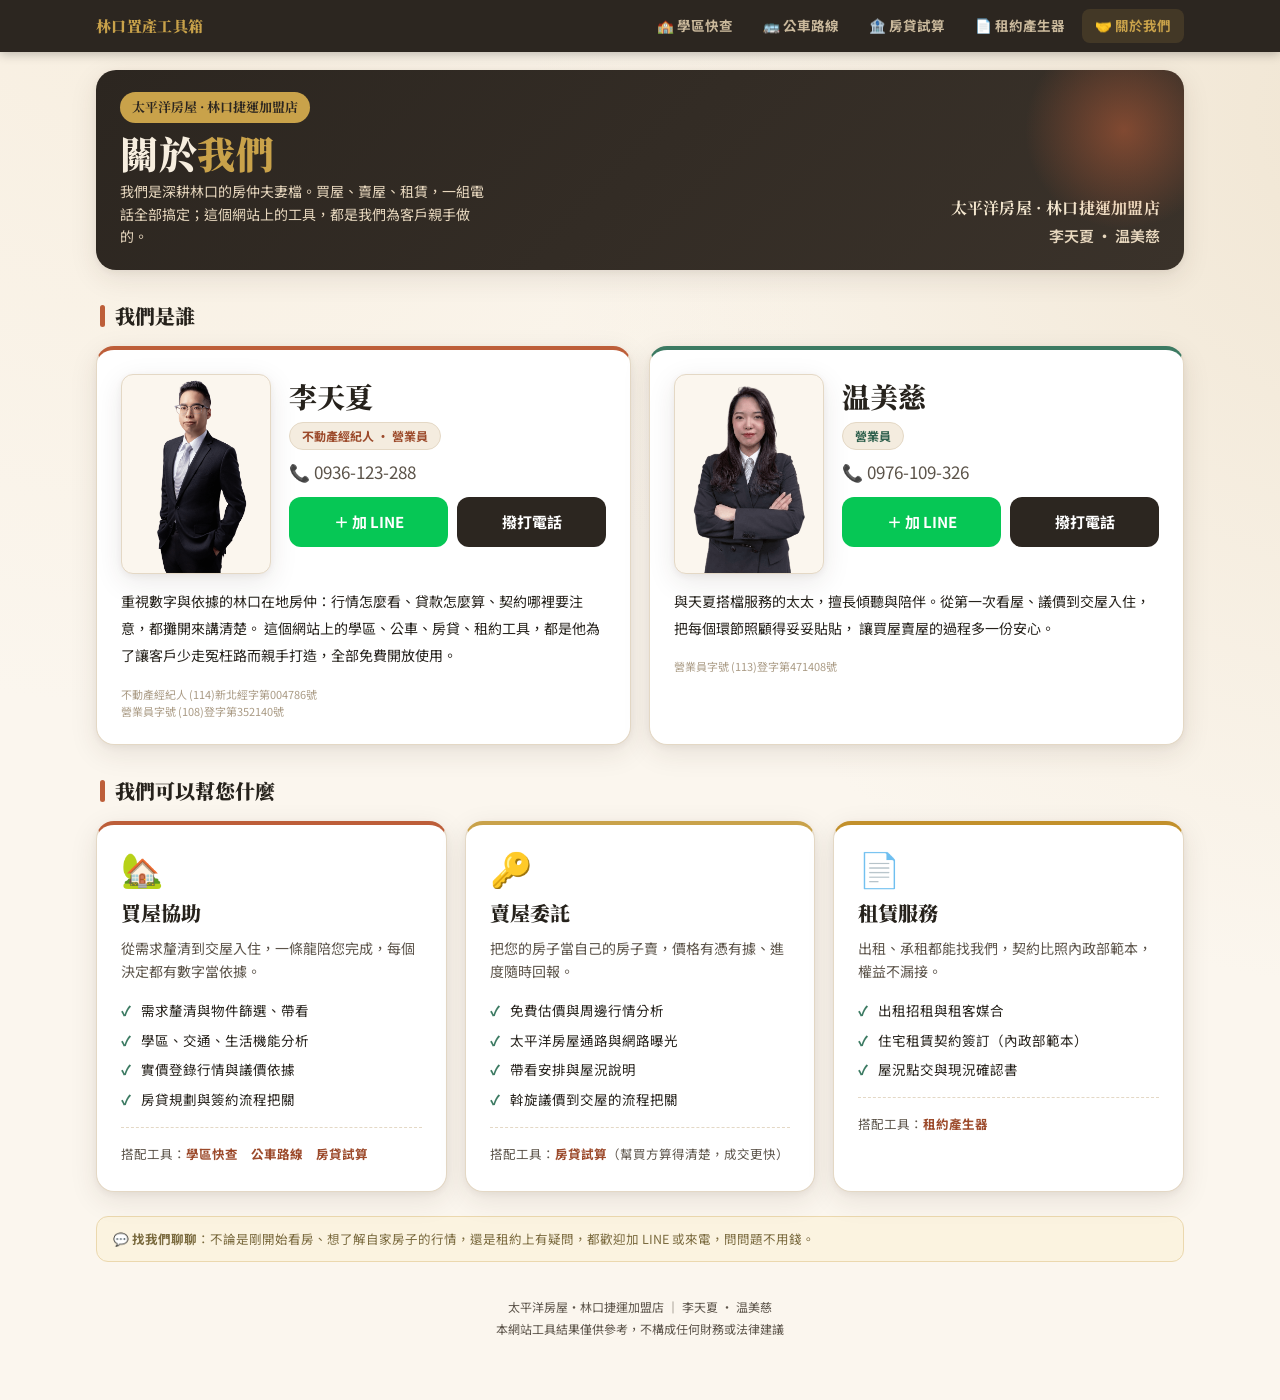
==== about/index.html @ 7a4902a9 "學區115切換上線:全站改用新里鄰(社區+門牌依戶政對照表搬遷,LI依115一覽表重建,里界圖21里,免責文字);地圖里界改琥珀色;補同步「關於我們」頁(同步自 dev 54dd755+fd4cebd" ====
<!DOCTYPE html>
<html lang="zh-Hant">
<head>
<meta charset="UTF-8">
<meta name="viewport" content="width=device-width, initial-scale=1.0">
<title>關於我們 — 林口置產工具箱</title>
<!-- 搜尋引擎描述 + LINE/FB 分享預覽卡（Open Graph） -->
<meta name="description" content="太平洋房屋・林口捷運加盟店 李天夏、温美慈——認識我們夫妻檔，以及我們能幫您的買屋、賣屋、租賃服務。">
<meta property="og:type" content="website">
<meta property="og:site_name" content="林口置產工具箱">
<meta property="og:locale" content="zh_TW">
<meta property="og:title" content="關於我們 — 林口置產工具箱">
<meta property="og:description" content="太平洋房屋・林口捷運加盟店 李天夏、温美慈——認識我們夫妻檔，以及我們能幫您的買屋、賣屋、租賃服務。">
<meta property="og:url" content="https://swcasa.com/about/">
<link rel="preconnect" href="https://fonts.googleapis.com">
<link rel="preconnect" href="https://fonts.gstatic.com" crossorigin>
<link href="https://fonts.googleapis.com/css2?family=Noto+Sans+TC:wght@400;500;700;900&family=Noto+Serif+TC:wght@600;700;900&display=swap" rel="stylesheet">
<link rel="stylesheet" href="../style.css">
<!-- 網站圖示：瀏覽器分頁小圖＋手機「加入主畫面」圖示；theme-color＝手機瀏覽器上方框色 -->
<link rel="icon" type="image/svg+xml" href="../img/favicon.svg">
<link rel="apple-touch-icon" href="../img/apple-touch-icon.png">
<meta name="theme-color" content="#BD5E39">
<!-- 流量統計（GoatCounter）：匿名計數、無 cookie；只在正式網站計數，本機 file:// 測試不會灌水 -->
<script>
if(location.protocol==='https:'){
  var _gc=document.createElement('script');
  _gc.async=true; _gc.src='https://gc.zgo.at/count.js';
  _gc.setAttribute('data-goatcounter','https://linkou-toolbox.goatcounter.com/count');
  document.head.appendChild(_gc);
}
</script>
<script>
/* 防同業以 iframe 內嵌冒用本工具（與學區頁一致） */
(function(){
  if(window.top===window.self)return;
  try{ if(window.top.location.hostname!==location.hostname){ window.top.location.href=location.href; } }
  catch(e){ window.top.location.href=location.href; }
})();
</script>
<style>
  /* ── 人物卡：照片＋介紹＋聯絡按鈕（樣式沿用各工具頁聯絡卡，放大成主角） ── */
  .profiles{display:grid;grid-template-columns:1fr 1fr;gap:18px;margin-top:6px}
  .profile{padding:24px;border-top:4px solid var(--clay)}
  .profile.p-wen{border-top-color:var(--teal)}
  .profile .top{display:flex;gap:18px;align-items:flex-start}
  .profile .photo{width:150px;height:200px;flex:0 0 auto;border-radius:12px;object-fit:cover;object-position:50% 12%;
    border:1px solid var(--line);background:var(--bg);box-shadow:var(--shadow)}
  .profile .info{flex:1 1 auto;min-width:0}
  .profile .nm{font-family:var(--serif);font-weight:900;font-size:28px}
  .profile .role{display:inline-block;font-size:12px;font-weight:700;color:var(--clay-d);
    background:var(--bg2);border:1px solid var(--line);border-radius:999px;padding:3px 12px;margin-top:4px}
  .profile.p-wen .role{color:var(--teal-d)}
  .profile .intro{font-size:14px;line-height:1.95;color:var(--ink);margin:14px 0 16px}
  .profile .acts{display:flex;gap:9px;flex-wrap:wrap}
  .profile .acts a{flex:1 1 auto;text-align:center;text-decoration:none;font-size:15px;padding:13px 18px}
  .btn-line{background:#06C755;color:#fff} .btn-line:hover{background:#05b34d}
  .btn-call{background:#2C2620;color:#fff} .btn-call:hover{background:#000}
  .profile .ph{font-size:17px;color:var(--ink-soft);margin:8px 0 12px}
  .profile .lic{font-size:11px;color:#aa9b85;margin-top:12px;line-height:1.55}
  @media(max-width:680px){
    .profiles{grid-template-columns:1fr}
    .profile .top{flex-direction:column;align-items:stretch}
    .profile .photo{width:210px;height:280px;align-self:center;margin-bottom:4px}
    .profile .info{text-align:center;max-width:320px;margin:0 auto}
    .profile .intro{text-align:left}
    .profile .lic{text-align:center}
  }

  /* ── 服務卡：沿用首頁工具卡的版型 ── */
  .svc-grid{display:grid;grid-template-columns:repeat(auto-fit,minmax(260px,1fr));gap:18px;margin-top:6px}
  .svc{display:flex;flex-direction:column;padding:26px 24px;border-top:4px solid var(--clay)}
  .svc.s-sell{border-top-color:var(--gold)}
  .svc.s-rent{border-top-color:var(--amber)}
  .svc .sv-icon{font-size:34px;line-height:1;margin-bottom:12px}
  .svc h3{font-family:var(--serif);font-weight:900;font-size:20px;color:var(--ink);margin-bottom:8px}
  .svc .sv-desc{font-size:14px;color:var(--ink-soft);line-height:1.7;margin-bottom:16px}
  .svc ul{list-style:none;margin:0;display:flex;flex-direction:column;gap:8px}
  .svc li{font-size:13.5px;color:var(--ink);padding-left:20px;position:relative;line-height:1.6}
  .svc li::before{content:"✓";position:absolute;left:0;top:0;color:var(--teal);font-weight:900}
  .svc .sv-tools{margin-top:16px;padding-top:14px;border-top:1px dashed var(--line);font-size:12.5px;color:var(--ink-soft);line-height:1.9}
  .svc .sv-tools a{color:var(--clay-d);font-weight:700;text-decoration:none;white-space:nowrap}
  .svc .sv-tools a:hover{text-decoration:underline}
</style>
</head>
<body>

<!-- 全站導覽列 -->
<nav class="site-nav">
  <div class="nav-inner">
    <a href="../" class="nav-logo">林口置產工具箱</a>
    <div class="nav-links">
      <a href="../school/">🏫 學區快查</a>
      <a href="../bus/">🚌 公車路線</a>
      <a href="../mortgage/">🏦 房貸試算</a>
      <a href="../rent/">📄 租約產生器</a>
      <a href="./" class="active">🤝 關於我們</a>
    </div>
  </div>
</nav>

<div class="wrap">

  <header class="hero">
    <div>
      <span class="badge">太平洋房屋 · 林口捷運加盟店</span>
      <h1>關於<span class="mk">我們</span></h1>
      <p>我們是深耕林口的房仲夫妻檔。買屋、賣屋、租賃，一組電話全部搞定；這個網站上的工具，都是我們為客戶親手做的。</p>
    </div>
    <div class="yr">
      <span class="yr-biz">太平洋房屋 · 林口捷運加盟店</span><span class="yr-nm">李天夏 · 温美慈</span>
    </div>
  </header>

  <div class="sec-title"><span class="bar"></span>我們是誰</div>

  <div class="profiles">

    <!-- 李天夏 -->
    <section class="panel profile">
      <div class="top">
        <img class="photo" src="../img/agent-lee.png" alt="李天夏" loading="lazy" onerror="this.style.display='none'">
        <div class="info">
          <div class="nm">李天夏</div>
          <span class="role">不動產經紀人 · 營業員</span>
          <div class="ph">📞 0936-123-288</div>
          <div class="acts">
            <a class="btn btn-line" href="https://line.me/ti/p/oCqi-eVJvI" target="_blank" rel="noopener">＋ 加 LINE</a>
            <a class="btn btn-call" href="tel:0936123288">撥打電話</a>
          </div>
        </div>
      </div>
      <div class="intro">
        重視數字與依據的林口在地房仲：行情怎麼看、貸款怎麼算、契約哪裡要注意，都攤開來講清楚。
        這個網站上的學區、公車、房貸、租約工具，都是他為了讓客戶少走冤枉路而親手打造，全部免費開放使用。
      </div>
      <div class="lic">不動產經紀人 (114)新北經字第004786號<br>營業員字號 (108)登字第352140號</div>
    </section>

    <!-- 温美慈 -->
    <section class="panel profile p-wen">
      <div class="top">
        <img class="photo" src="../img/agent-wen.png" alt="温美慈" loading="lazy" onerror="this.style.display='none'">
        <div class="info">
          <div class="nm">温美慈</div>
          <span class="role">營業員</span>
          <div class="ph">📞 0976-109-326</div>
          <div class="acts">
            <a class="btn btn-line" href="https://line.me/ti/p/KLYEW95HzP" target="_blank" rel="noopener">＋ 加 LINE</a>
            <a class="btn btn-call" href="tel:0976109326">撥打電話</a>
          </div>
        </div>
      </div>
      <div class="intro">
        與天夏搭檔服務的太太，擅長傾聽與陪伴。從第一次看屋、議價到交屋入住，把每個環節照顧得妥妥貼貼，
        讓買屋賣屋的過程多一份安心。
      </div>
      <div class="lic">營業員字號 (113)登字第471408號</div>
    </section>

  </div>

  <div class="sec-title"><span class="bar"></span>我們可以幫您什麼</div>

  <div class="svc-grid">

    <!-- 買屋協助 -->
    <section class="panel svc">
      <div class="sv-icon">🏡</div>
      <h3>買屋協助</h3>
      <div class="sv-desc">從需求釐清到交屋入住，一條龍陪您完成，每個決定都有數字當依據。</div>
      <ul>
        <li>需求釐清與物件篩選、帶看</li>
        <li>學區、交通、生活機能分析</li>
        <li>實價登錄行情與議價依據</li>
        <li>房貸規劃與簽約流程把關</li>
      </ul>
      <div class="sv-tools">搭配工具：<a href="../school/">學區快查</a>　<a href="../bus/">公車路線</a>　<a href="../mortgage/">房貸試算</a></div>
    </section>

    <!-- 賣屋委託 -->
    <section class="panel svc s-sell">
      <div class="sv-icon">🔑</div>
      <h3>賣屋委託</h3>
      <div class="sv-desc">把您的房子當自己的房子賣，價格有憑有據、進度隨時回報。</div>
      <ul>
        <li>免費估價與周邊行情分析</li>
        <li>太平洋房屋通路與網路曝光</li>
        <li>帶看安排與屋況說明</li>
        <li>斡旋議價到交屋的流程把關</li>
      </ul>
      <div class="sv-tools">搭配工具：<a href="../mortgage/">房貸試算</a>（幫買方算得清楚，成交更快）</div>
    </section>

    <!-- 租賃服務 -->
    <section class="panel svc s-rent">
      <div class="sv-icon">📄</div>
      <h3>租賃服務</h3>
      <div class="sv-desc">出租、承租都能找我們，契約比照內政部範本，權益不漏接。</div>
      <ul>
        <li>出租招租與租客媒合</li>
        <li>住宅租賃契約簽訂（內政部範本）</li>
        <li>屋況點交與現況確認書</li>
      </ul>
      <div class="sv-tools">搭配工具：<a href="../rent/">租約產生器</a></div>
    </section>

  </div>

  <div class="disc" style="margin-top:24px">
    💬 <b>找我們聊聊</b>：不論是剛開始看房、想了解自家房子的行情，還是租約上有疑問，都歡迎加 LINE 或來電，問問題不用錢。
  </div>

  <footer>
    太平洋房屋・林口捷運加盟店 ｜ 李天夏 · 温美慈<br>
    本網站工具結果僅供參考，不構成任何財務或法律建議
  </footer>

</div><!-- /wrap -->

<script src="../internal-nav.js"></script>
</body>
</html>
---- style.css ----
/* ================================================
   林口置產工具箱 — 共用樣式
   包含：設計系統 CSS 變數、全站導覽列、共用元件
   ================================================ */

/* 設計系統 — CSS 變數 */
:root {
  --bg:#FBF6EE; --bg2:#F4ECDF; --ink:#26221C; --ink-soft:#5C544A;
  --line:#E4D8C5; --card:#FFFFFF;
  --clay:#BD5E39; --clay-d:#9C4A2B; --teal:#3C7A62; --teal-d:#2E5F4C;
  --amber:#C2902B; --red:#B23F2A; --gold:#C9A24A;
  --shadow:0 8px 28px rgba(60,44,28,.10), 0 2px 6px rgba(60,44,28,.06);
  --serif:"Noto Serif TC",serif;
  --sans:"Noto Sans TC","PingFang TC","Microsoft JhengHei",sans-serif;
}
*,*::before,*::after{box-sizing:border-box;margin:0;padding:0}
html,body{background:var(--bg);color:var(--ink);font-family:var(--sans);line-height:1.6;-webkit-font-smoothing:antialiased}
body{background-image:radial-gradient(circle at 12% -5%,#F7EEDF 0,transparent 42%),radial-gradient(circle at 110% 8%,#F0E5D2 0,transparent 46%)}

/* 全站導覽列 */
.site-nav{background:#2C2620;position:sticky;top:0;z-index:200;box-shadow:0 2px 10px rgba(0,0,0,.25)}
.nav-inner{max-width:1120px;margin:0 auto;padding:0 16px;display:flex;align-items:center;justify-content:space-between;height:52px}
.nav-logo{font-family:var(--serif);font-weight:900;font-size:15px;color:var(--gold);text-decoration:none;letter-spacing:.3px;flex-shrink:0}
.nav-links{display:flex;gap:4px;overflow-x:auto;min-width:0;-webkit-overflow-scrolling:touch;scrollbar-width:none}
.nav-links::-webkit-scrollbar{display:none}/* 手機:導覽列過寬時自己橫向滑動,不撐寬整頁 */
.nav-links a{color:#C9B89B;text-decoration:none;font-size:13.5px;font-weight:700;padding:6px 13px;border-radius:8px;transition:.15s;white-space:nowrap}
.nav-links a:hover{color:#F7EEDF;background:rgba(255,255,255,.08)}
.nav-links a.active{color:var(--gold);background:rgba(201,162,74,.15)}

/* 主容器 */
.wrap{max-width:1120px;margin:0 auto;padding:18px 16px 60px}

/* Hero 標頭 */
header.hero{display:flex;align-items:flex-end;justify-content:space-between;gap:16px;flex-wrap:wrap;
  padding:22px 24px;border-radius:20px;background:linear-gradient(135deg,#2C2620,#3a322a);
  color:#F7EEDF;box-shadow:var(--shadow);position:relative;overflow:hidden}
header.hero::after{content:"";position:absolute;right:-40px;top:-40px;width:200px;height:200px;border-radius:50%;
  background:radial-gradient(circle,rgba(189,94,57,.55),transparent 70%)}
.hero h1{font-family:var(--serif);font-weight:900;font-size:clamp(24px,5vw,38px);letter-spacing:.5px;line-height:1.15}
.hero h1 .mk{color:var(--gold)}
.hero p{color:#E7D7BE;font-size:14px;margin-top:6px;max-width:46ch}
.hero .badge{font-family:var(--serif);font-size:13px;font-weight:700;color:#2C2620;background:var(--gold);
  padding:5px 12px;border-radius:999px;display:inline-block;align-self:flex-start;margin-bottom:8px}
.hero .yr{text-align:right;line-height:1.6;color:#E7D7BE}
.hero .yr .yr-biz{display:block;font-family:var(--serif);font-size:16px;font-weight:700;color:#F3E6CE;letter-spacing:.3px}
.hero .yr .yr-nm{display:block;font-size:15px;font-weight:600;color:#E7D7BE;margin-top:3px}

/* 卡片 */
.panel{background:var(--card);border:1px solid var(--line);border-radius:18px;box-shadow:var(--shadow)}

/* 表單通用元件 */
.field{flex:1 1 240px;min-width:0}
label.lbl{display:block;font-size:12.5px;font-weight:700;color:var(--clay-d);margin-bottom:6px;letter-spacing:.3px}
input[type=text],select,input[type=number]{width:100%;padding:12px 14px;border:1.5px solid var(--line);border-radius:12px;
  font-family:var(--sans);font-size:15px;background:#FFFDF9;color:var(--ink);outline:none;transition:.18s}
input:focus,select:focus{border-color:var(--clay);box-shadow:0 0 0 3px rgba(189,94,57,.14)}

.btn{border:none;cursor:pointer;font-family:var(--sans);font-weight:700;font-size:15px;padding:12px 20px;
  border-radius:12px;background:var(--clay);color:#fff;transition:.18s;white-space:nowrap}
.btn:hover{background:var(--clay-d)}
.btn.ghost{background:#fff;color:var(--clay-d);border:1.5px solid var(--line)}
.btn.ghost:hover{border-color:var(--clay)}
.hint{font-size:12.5px;color:var(--ink-soft);margin-top:10px}

/* 區塊標題 */
.sec-title{font-family:var(--serif);font-weight:900;font-size:20px;margin:30px 4px 14px;display:flex;align-items:center;gap:10px}
.sec-title .bar{width:5px;height:22px;background:var(--clay);border-radius:3px}

/* Toast 訊息 */
.toast{position:fixed;left:50%;bottom:26px;transform:translateX(-50%) translateY(20px);background:var(--ink);
  color:#fff;padding:11px 20px;border-radius:999px;font-size:14px;opacity:0;pointer-events:none;transition:.3s;z-index:9999}
.toast.show{opacity:1;transform:translateX(-50%) translateY(0)}

/* 免責聲明區塊 */
.disc{background:#FBF3E0;border:1px solid #EBD8AE;border-radius:12px;padding:12px 16px;font-size:12.5px;color:#7a6a3e;margin-top:14px}

/* Footer */
footer{margin-top:34px;font-size:12px;color:var(--ink-soft);text-align:center;line-height:1.8}
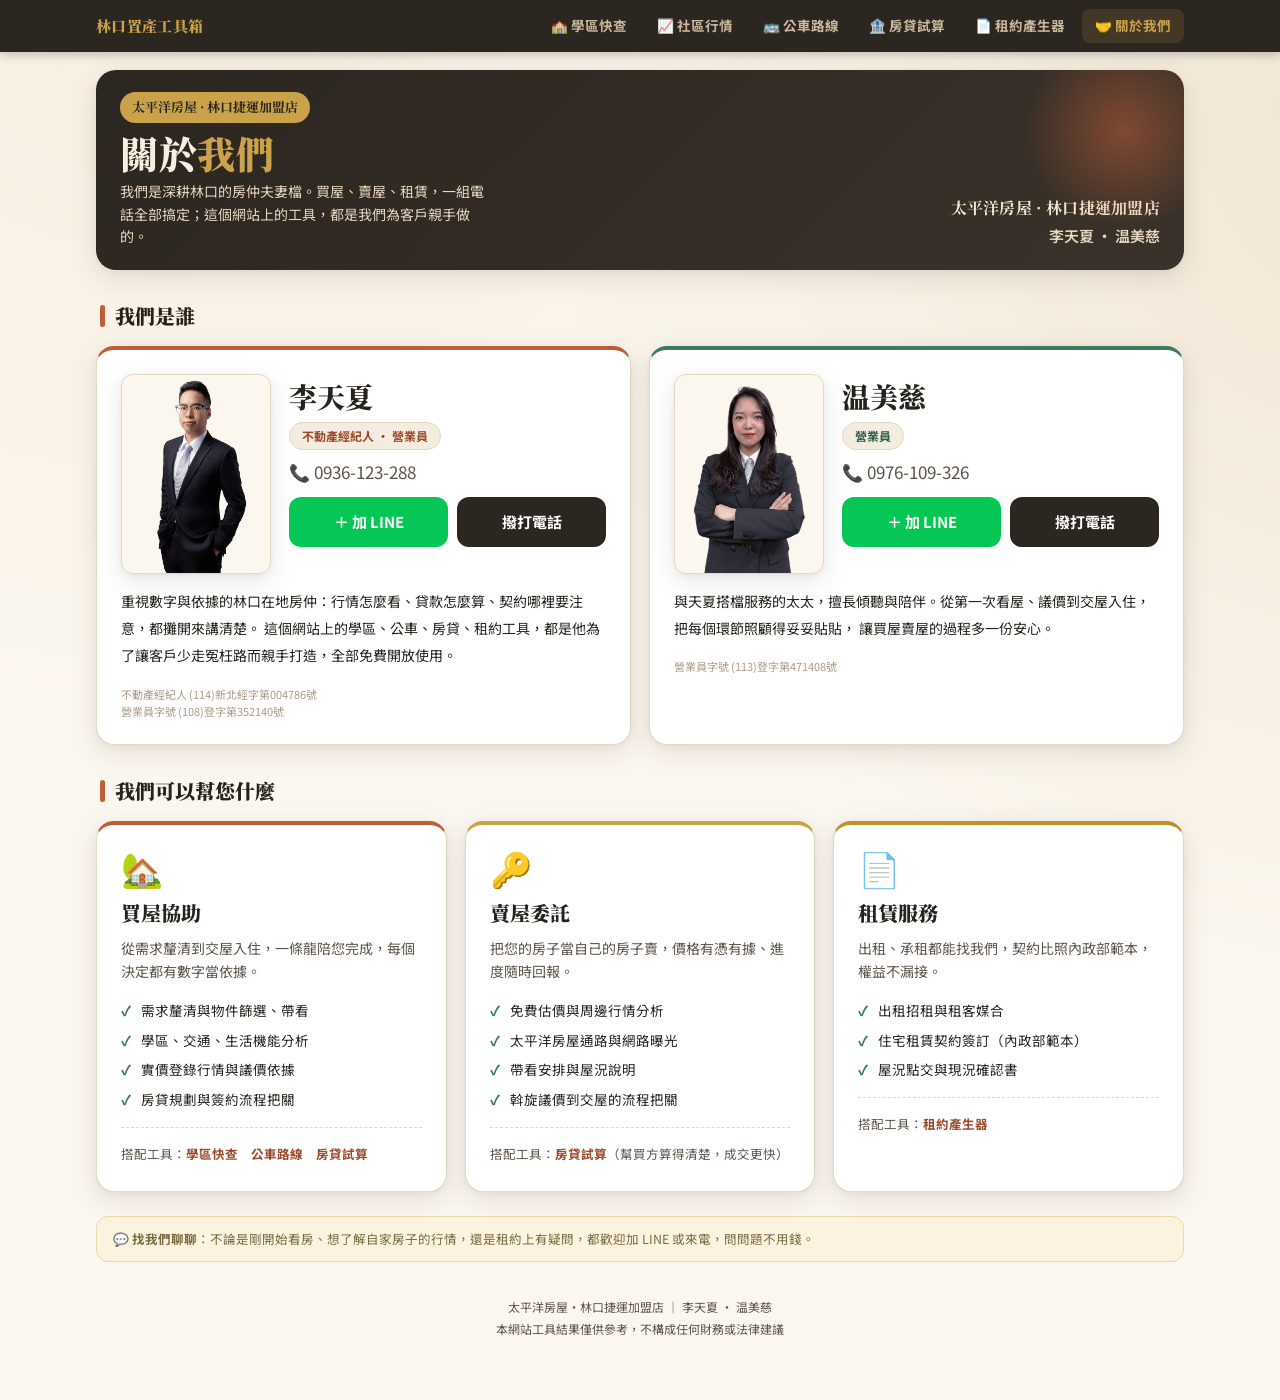
==== commit 6aa94b41: "行情頁:新增「社區行情」查詢(price/)+全站導覽接入+sitemap - price/index.html:近三年實價登錄逐筆明細(成屋+預售),社區/地址/建案名三種查法,   樣本不足自動放" ====
--- a/about/index.html
+++ b/about/index.html
@@ -90,6 +90,7 @@
     <a href="../" class="nav-logo">林口置產工具箱</a>
     <div class="nav-links">
       <a href="../school/">🏫 學區快查</a>
+      <a href="../price/">📈 社區行情</a>
       <a href="../bus/">🚌 公車路線</a>
       <a href="../mortgage/">🏦 房貸試算</a>
       <a href="../rent/">📄 租約產生器</a>
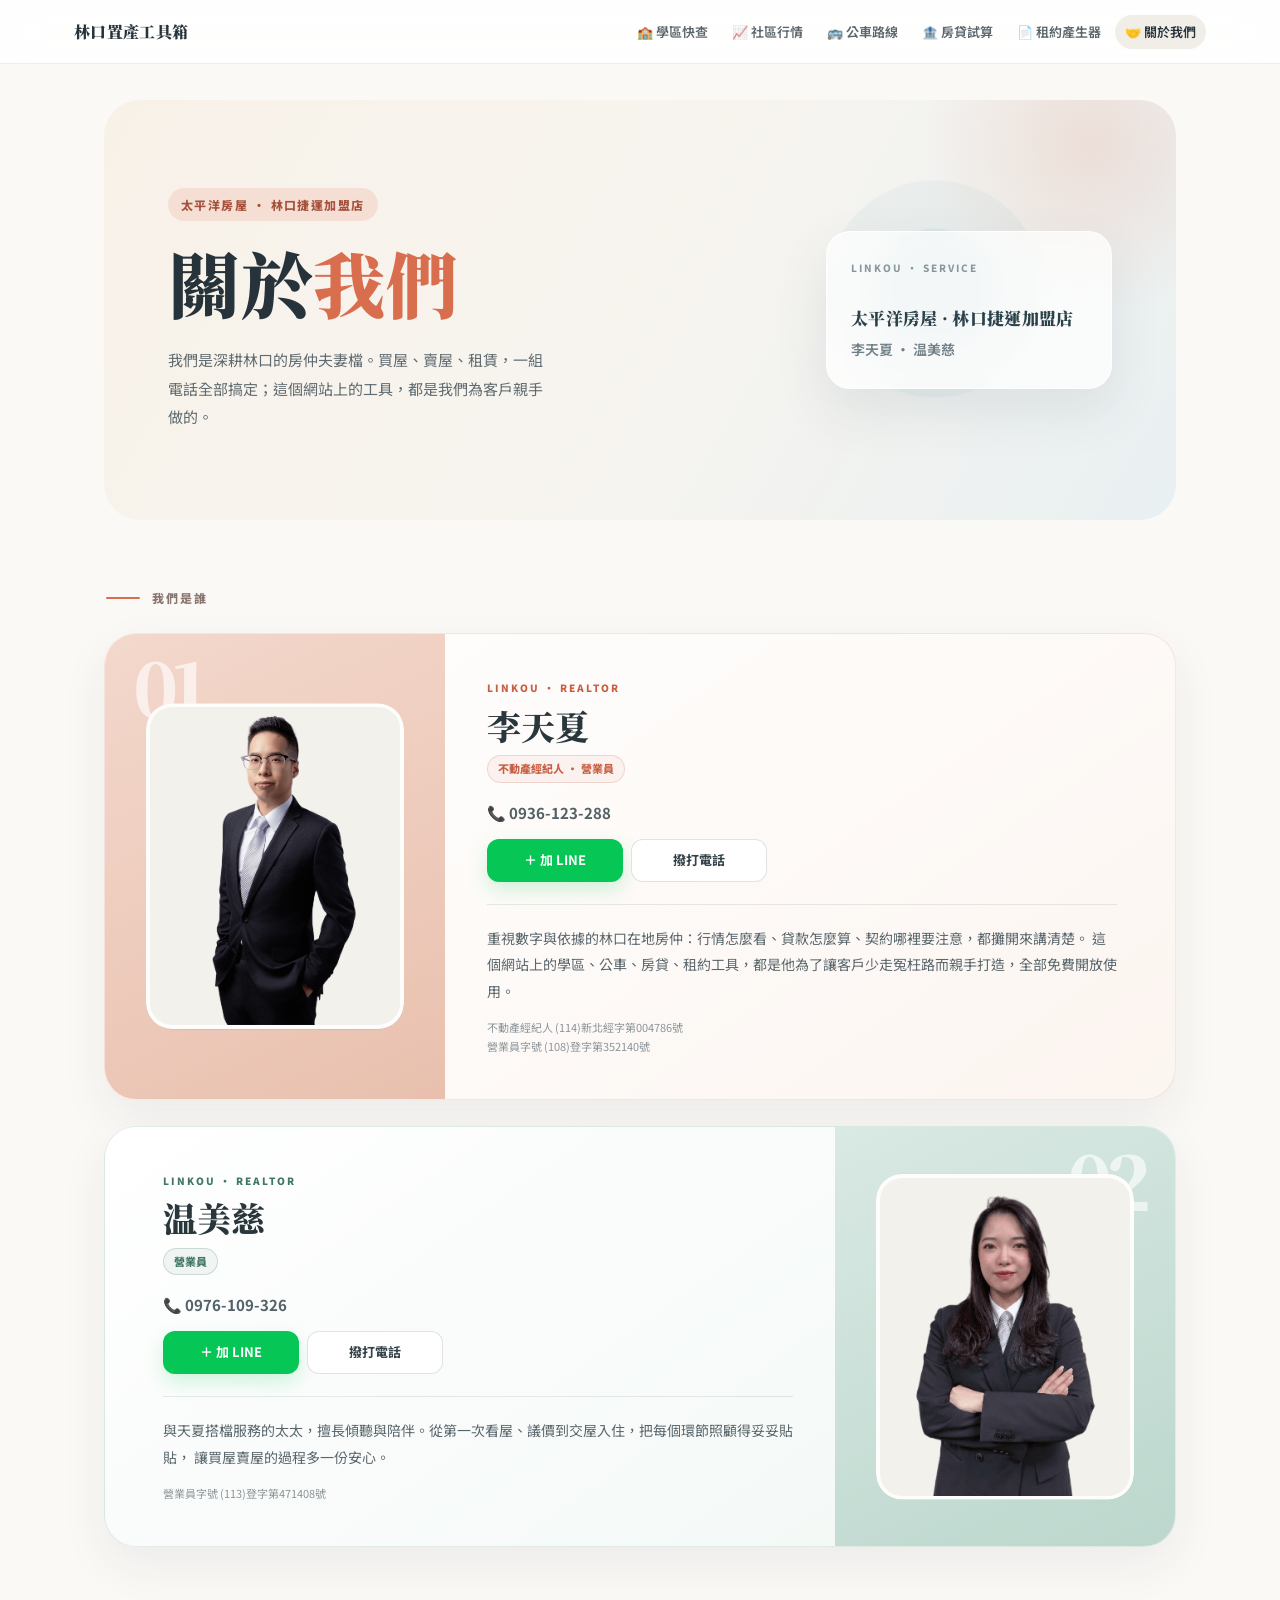
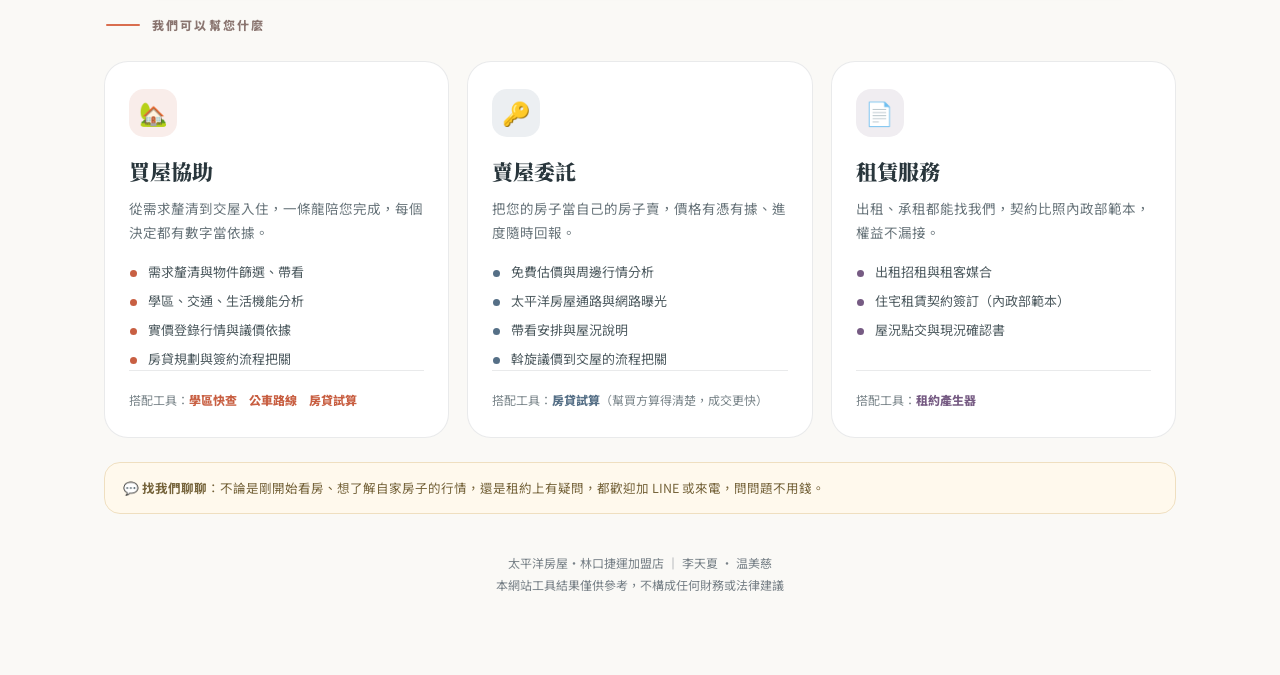
==== commit 1d371b6f: "全站視覺改版:套用新版設計系統(首頁/學區/行情/公車/房貸/租約/內部工具/分享頁) 沿用 my-project dev 13個commit:新版樣式表style-next.css、各工具頁換版面 " ====
--- a/about/index.html
+++ b/about/index.html
@@ -16,10 +16,11 @@
 <link rel="preconnect" href="https://fonts.gstatic.com" crossorigin>
 <link href="https://fonts.googleapis.com/css2?family=Noto+Sans+TC:wght@400;500;700;900&family=Noto+Serif+TC:wght@600;700;900&display=swap" rel="stylesheet">
 <link rel="stylesheet" href="../style.css">
+<link rel="stylesheet" href="../style-next.css">
 <!-- 網站圖示：瀏覽器分頁小圖＋手機「加入主畫面」圖示；theme-color＝手機瀏覽器上方框色 -->
 <link rel="icon" type="image/svg+xml" href="../img/favicon.svg">
 <link rel="apple-touch-icon" href="../img/apple-touch-icon.png">
-<meta name="theme-color" content="#BD5E39">
+<meta name="theme-color" content="#FAF9F6">
 <!-- 流量統計（GoatCounter）：匿名計數、無 cookie；只在正式網站計數，本機 file:// 測試不會灌水 -->
 <script>
 if(location.protocol==='https:'){
@@ -36,53 +37,11 @@
   try{ if(window.top.location.hostname!==location.hostname){ window.top.location.href=location.href; } }
   catch(e){ window.top.location.href=location.href; }
 })();
+/* 有 JavaScript 時才啟用進場動畫，避免關閉 JavaScript 後內容消失 */
+document.documentElement.classList.add('js');
 </script>
-<style>
-  /* ── 人物卡：照片＋介紹＋聯絡按鈕（樣式沿用各工具頁聯絡卡，放大成主角） ── */
-  .profiles{display:grid;grid-template-columns:1fr 1fr;gap:18px;margin-top:6px}
-  .profile{padding:24px;border-top:4px solid var(--clay)}
-  .profile.p-wen{border-top-color:var(--teal)}
-  .profile .top{display:flex;gap:18px;align-items:flex-start}
-  .profile .photo{width:150px;height:200px;flex:0 0 auto;border-radius:12px;object-fit:cover;object-position:50% 12%;
-    border:1px solid var(--line);background:var(--bg);box-shadow:var(--shadow)}
-  .profile .info{flex:1 1 auto;min-width:0}
-  .profile .nm{font-family:var(--serif);font-weight:900;font-size:28px}
-  .profile .role{display:inline-block;font-size:12px;font-weight:700;color:var(--clay-d);
-    background:var(--bg2);border:1px solid var(--line);border-radius:999px;padding:3px 12px;margin-top:4px}
-  .profile.p-wen .role{color:var(--teal-d)}
-  .profile .intro{font-size:14px;line-height:1.95;color:var(--ink);margin:14px 0 16px}
-  .profile .acts{display:flex;gap:9px;flex-wrap:wrap}
-  .profile .acts a{flex:1 1 auto;text-align:center;text-decoration:none;font-size:15px;padding:13px 18px}
-  .btn-line{background:#06C755;color:#fff} .btn-line:hover{background:#05b34d}
-  .btn-call{background:#2C2620;color:#fff} .btn-call:hover{background:#000}
-  .profile .ph{font-size:17px;color:var(--ink-soft);margin:8px 0 12px}
-  .profile .lic{font-size:11px;color:#aa9b85;margin-top:12px;line-height:1.55}
-  @media(max-width:680px){
-    .profiles{grid-template-columns:1fr}
-    .profile .top{flex-direction:column;align-items:stretch}
-    .profile .photo{width:210px;height:280px;align-self:center;margin-bottom:4px}
-    .profile .info{text-align:center;max-width:320px;margin:0 auto}
-    .profile .intro{text-align:left}
-    .profile .lic{text-align:center}
-  }
-
-  /* ── 服務卡：沿用首頁工具卡的版型 ── */
-  .svc-grid{display:grid;grid-template-columns:repeat(auto-fit,minmax(260px,1fr));gap:18px;margin-top:6px}
-  .svc{display:flex;flex-direction:column;padding:26px 24px;border-top:4px solid var(--clay)}
-  .svc.s-sell{border-top-color:var(--gold)}
-  .svc.s-rent{border-top-color:var(--amber)}
-  .svc .sv-icon{font-size:34px;line-height:1;margin-bottom:12px}
-  .svc h3{font-family:var(--serif);font-weight:900;font-size:20px;color:var(--ink);margin-bottom:8px}
-  .svc .sv-desc{font-size:14px;color:var(--ink-soft);line-height:1.7;margin-bottom:16px}
-  .svc ul{list-style:none;margin:0;display:flex;flex-direction:column;gap:8px}
-  .svc li{font-size:13.5px;color:var(--ink);padding-left:20px;position:relative;line-height:1.6}
-  .svc li::before{content:"✓";position:absolute;left:0;top:0;color:var(--teal);font-weight:900}
-  .svc .sv-tools{margin-top:16px;padding-top:14px;border-top:1px dashed var(--line);font-size:12.5px;color:var(--ink-soft);line-height:1.9}
-  .svc .sv-tools a{color:var(--clay-d);font-weight:700;text-decoration:none;white-space:nowrap}
-  .svc .sv-tools a:hover{text-decoration:underline}
-</style>
 </head>
-<body>
+<body class="next-page about-page">
 
 <!-- 全站導覽列 -->
 <nav class="site-nav">
@@ -97,6 +56,7 @@
       <a href="./" class="active">🤝 關於我們</a>
     </div>
   </div>
+  <span class="nav-progress" aria-hidden="true"></span>
 </nav>
 
 <div class="wrap">
@@ -112,9 +72,9 @@
     </div>
   </header>
 
-  <div class="sec-title"><span class="bar"></span>我們是誰</div>
-
-  <div class="profiles">
+  <div class="sec-title reveal"><span class="bar"></span>我們是誰</div>
+
+  <div class="profiles reveal">
 
     <!-- 李天夏 -->
     <section class="panel profile">
@@ -160,9 +120,9 @@
 
   </div>
 
-  <div class="sec-title"><span class="bar"></span>我們可以幫您什麼</div>
-
-  <div class="svc-grid">
+  <div class="sec-title reveal"><span class="bar"></span>我們可以幫您什麼</div>
+
+  <div class="svc-grid reveal">
 
     <!-- 買屋協助 -->
     <section class="panel svc">
@@ -207,7 +167,7 @@
 
   </div>
 
-  <div class="disc" style="margin-top:24px">
+  <div class="disc reveal" style="margin-top:24px">
     💬 <b>找我們聊聊</b>：不論是剛開始看房、想了解自家房子的行情，還是租約上有疑問，都歡迎加 LINE 或來電，問問題不用錢。
   </div>
 
@@ -218,6 +178,43 @@
 
 </div><!-- /wrap -->
 
+<script>
+/* 內頁視覺互動：導覽陰影、閱讀進度與內容進場 */
+(function(){
+  const nav=document.querySelector('.site-nav');
+  const progress=document.querySelector('.nav-progress');
+  const reduceMotion=window.matchMedia('(prefers-reduced-motion: reduce)').matches;
+  let ticking=false;
+
+  function updateScrollVisuals(){
+    const y=window.scrollY||document.documentElement.scrollTop;
+    const max=document.documentElement.scrollHeight-window.innerHeight;
+    nav.classList.toggle('nav-scrolled',y>16);
+    progress.style.width=(max>0?Math.min(100,y/max*100):0)+'%';
+    ticking=false;
+  }
+
+  window.addEventListener('scroll',function(){
+    if(!ticking){requestAnimationFrame(updateScrollVisuals);ticking=true;}
+  },{passive:true});
+  updateScrollVisuals();
+
+  const reveals=document.querySelectorAll('.reveal');
+  if(reduceMotion||!('IntersectionObserver' in window)){
+    reveals.forEach(function(item){item.classList.add('is-visible');});
+    return;
+  }
+  const observer=new IntersectionObserver(function(entries){
+    entries.forEach(function(entry){
+      if(entry.isIntersecting){
+        entry.target.classList.add('is-visible');
+        observer.unobserve(entry.target);
+      }
+    });
+  },{threshold:window.innerWidth<=640?.08:.14});
+  reveals.forEach(function(item){observer.observe(item);});
+})();
+</script>
 <script src="../internal-nav.js"></script>
 </body>
 </html>
--- a/style-next.css
+++ b/style-next.css
@@ -0,0 +1,2792 @@
+.home-page{--story-ink:#26333A;--story-muted:#69757B;--story-coral:#D96E4F;
+  background:#FAF9F6;background-image:none;color:var(--story-ink)}
+
+/* 淺色固定導覽列；往下滾後才增加陰影，避免回到原本深色橫條 */
+.home-page .site-nav{height:64px;background:rgba(255,255,255,.82);border-bottom:1px solid rgba(38,51,58,.08);
+  box-shadow:none;backdrop-filter:blur(18px);-webkit-backdrop-filter:blur(18px);transition:background .25s,box-shadow .25s}
+.home-page .site-nav.nav-scrolled{background:rgba(255,255,255,.96);box-shadow:0 10px 28px rgba(38,51,58,.08)}
+.home-page .nav-inner{max-width:1180px;height:64px;padding:0 24px}
+.home-page .nav-logo{font-family:var(--serif);font-size:16px;font-weight:900;letter-spacing:.02em;color:#26333A}
+.home-page .nav-links a{color:#59666C;font-size:13px;font-weight:600;padding:7px 10px;border-radius:999px}
+.home-page .nav-links a:hover,.home-page .nav-links a.active{color:#26333A;background:#F1EEE8}
+.nav-progress{position:absolute;left:0;bottom:-1px;width:0;height:2px;background:var(--story-coral);transition:width .08s linear}
+
+/* 取消舊版中央卡片容器，讓每一段能橫跨整個畫面 */
+.home-page .wrap{max-width:none;margin:0;padding:0}
+
+/* 首屏橫幅：暖白、霧藍與暖杏構成，不靠深色底製造存在感 */
+.home-page header.hero{--hero-shift:0px;min-height:calc(100vh - 64px);max-height:820px;margin:0;padding:80px max(28px,calc((100vw - 1120px)/2));
+  display:grid;grid-template-columns:minmax(0,1.45fr) minmax(280px,.55fr);align-items:center;gap:72px;border:0;border-radius:0;
+  background:linear-gradient(120deg,#F8F1E8 0%,#F7F4EF 48%,#E9F0F2 100%);color:var(--story-ink);box-shadow:none}
+.home-page header.hero::before{left:auto;right:6%;bottom:auto;top:16%;width:440px;height:440px;
+  background:radial-gradient(circle,rgba(132,178,193,.27) 0 25%,rgba(132,178,193,.1) 26% 47%,transparent 48%);
+  transform:translateY(var(--hero-shift));transition:transform .08s linear}
+.home-page header.hero::after{right:-100px;top:-170px;width:430px;height:430px;
+  background:radial-gradient(circle,rgba(222,142,115,.22),transparent 66%);transform:translateY(var(--hero-shift))}
+.home-page .hero>div:first-child{max-width:720px}
+.home-page .hero .badge{font-family:var(--sans);font-size:12px;font-weight:800;letter-spacing:.15em;color:#A6513B;
+  background:#F5DFD5;border:0;padding:7px 13px;margin-bottom:22px}
+.home-page .hero h1{max-width:9em;font-family:var(--serif);font-size:clamp(48px,7vw,82px);font-weight:900;
+  letter-spacing:.01em;line-height:1.14;color:#26333A}
+.home-page .hero h1 .mk{color:var(--story-coral)}
+.home-page .hero p{max-width:48ch;margin-top:24px;color:#5F6B70;font-size:16px;line-height:1.9}
+.home-page .hero .yr{position:relative;min-width:0;padding:30px 26px;text-align:left;border-radius:26px;
+  color:#56666D;background:rgba(255,255,255,.7);border:1px solid rgba(255,255,255,.82);
+  box-shadow:0 24px 60px rgba(56,83,92,.12);backdrop-filter:blur(10px);-webkit-backdrop-filter:blur(10px)}
+.home-page .hero .yr::before{content:"LINKOU · LIFE";display:block;margin-bottom:40px;font-size:11px;font-weight:800;
+  letter-spacing:.22em;color:#86969D}
+.home-page .hero .yr::after{content:"↓  SCROLL";display:block;margin-top:46px;font-size:10px;font-weight:800;
+  letter-spacing:.18em;color:#A6513B}
+.home-page .hero .yr .yr-biz{font-family:var(--serif);font-size:17px;font-weight:900;color:#2C424B}
+.home-page .hero .yr .yr-nm{font-size:14px;font-weight:600;color:#718087;margin-top:7px}
+
+.home-page .sec-title{max-width:1120px;margin:0 auto;padding:74px 0 30px;font-family:var(--sans);font-size:12px;
+  font-weight:800;letter-spacing:.18em;color:#8A7570;gap:12px}
+.home-page .sec-title .bar{width:34px;height:2px;background:var(--story-coral)}
+
+/* 五個工具改成五段全寬故事；資訊與視覺左右交錯 */
+.home-page .tools-grid{display:block;margin:0}
+.home-page .tool-card{--tone:#C85F42;--tint:#F0D6CA;width:100%;min-height:560px;margin:0;
+  padding:72px max(28px,calc((100vw - 1120px)/2));display:grid;grid-template-columns:minmax(0,1fr) minmax(360px,1fr);
+  grid-template-rows:auto auto auto auto;column-gap:82px;align-content:center;color:var(--story-ink);background:#FBF4ED;
+  border:0;border-radius:0;box-shadow:none;overflow:hidden;position:relative;text-decoration:none;transition:none}
+.home-page .tool-card:nth-child(n){min-height:560px;grid-column:auto}
+.home-page .tool-card::before{content:"";grid-column:2;grid-row:1/5;width:100%;height:390px;align-self:center;justify-self:stretch;
+  border-radius:52px;background:linear-gradient(145deg,rgba(255,255,255,.68),rgba(255,255,255,.18)),var(--tint);
+  box-shadow:0 30px 70px rgba(53,64,68,.09);position:relative;z-index:0}
+.home-page .tool-card::after{content:"";grid-column:2;grid-row:1/5;width:330px;height:330px;align-self:center;justify-self:center;
+  border-radius:50%;background:radial-gradient(circle,transparent 0 31%,rgba(255,255,255,.72) 32% 33%,transparent 34% 48%,rgba(255,255,255,.48) 49% 50%,transparent 51%);
+  position:relative;right:auto;top:auto;opacity:1;z-index:0;transition:transform .6s cubic-bezier(.2,.8,.2,1)}
+.home-page .tool-card>*{position:relative;z-index:1}
+.home-page .tool-card h3,.home-page .tool-card .tc-desc,.home-page .tool-card ul,.home-page .tool-card .tc-go{grid-column:1}
+.home-page .tool-card h3{grid-row:1;font-family:var(--serif);font-size:clamp(36px,4vw,50px);font-weight:900;
+  letter-spacing:.01em;line-height:1.25;color:#29363C;margin:0 0 18px}
+.home-page .tool-card h3::before{display:block;margin-bottom:16px;font-family:var(--sans);font-size:11px;font-weight:800;
+  letter-spacing:.2em;color:var(--tone)}
+.home-page .tool-card.t-school h3::before{content:"01 · SCHOOL"}
+.home-page .tool-card.t-price h3::before{content:"02 · PRICE"}
+.home-page .tool-card.t-bus h3::before{content:"03 · BUS"}
+.home-page .tool-card.t-loan h3::before{content:"04 · MORTGAGE"}
+.home-page .tool-card.t-rent h3::before{content:"05 · RENT"}
+.home-page .tool-card .tc-desc{grid-row:2;max-width:48ch;margin:0 0 24px;color:var(--story-muted);font-size:15px;line-height:1.85}
+.home-page .tool-card ul{grid-row:3;margin:0 0 30px;padding:22px 0 0;border-top:1px solid rgba(38,51,58,.1);
+  display:flex;flex-direction:column;gap:9px;list-style:none}
+.home-page .tool-card li{position:relative;font-size:13.5px;color:#4E5B60;padding-left:19px;line-height:1.6}
+.home-page .tool-card li::before{content:"";position:absolute;left:1px;width:7px;height:7px;top:.58em;border-radius:50%;background:var(--tone)}
+.home-page .tool-card .tc-go{grid-row:4;margin:0;width:max-content;padding:11px 18px;border:1px solid color-mix(in srgb,var(--tone) 35%,transparent);
+  border-radius:999px;color:var(--tone);font-size:13.5px;font-weight:800;display:inline-flex;align-items:center;gap:8px;
+  transition:background .2s,color .2s}
+.home-page .tool-card .tc-icon{grid-column:2;grid-row:1/5;align-self:center;justify-self:center;width:156px;height:156px;
+  margin:0;border-radius:50%;background:rgba(255,255,255,.72);font-size:64px;box-shadow:0 18px 45px rgba(53,64,68,.11);
+  transition:transform .55s cubic-bezier(.2,.8,.2,1),box-shadow .3s}
+.home-page .tool-card:hover{transform:none;box-shadow:none}
+.home-page .tool-card:hover::after{transform:rotate(12deg) scale(1.06)}
+.home-page .tool-card:hover .tc-icon{transform:translateY(-8px) rotate(-2deg);box-shadow:0 25px 55px rgba(53,64,68,.15)}
+.home-page .tool-card:hover .tc-go{background:var(--tone);color:#fff}
+.home-page .tool-card .tc-go .arr,.home-page .about-card .ac-go .arr{font-size:18px;line-height:1;transition:transform .22s}
+.home-page .tool-card:hover .tc-go .arr,.home-page .about-card:hover .ac-go .arr{transform:translateX(5px)}
+.home-page .tool-card:focus-visible,.home-page .about-card:focus-visible{outline:3px solid rgba(217,110,79,.4);outline-offset:4px}
+
+.home-page .tool-card.t-school{--tone:#C85F42;--tint:#EECFC1;background:#FBF4ED}
+.home-page .tool-card.t-price{--tone:#556F86;--tint:#D7E3EA;background:#F1F5F7}
+.home-page .tool-card.t-bus{--tone:#9A762A;--tint:#E9DCB4;background:#FAF7EC}
+.home-page .tool-card.t-loan{--tone:#3F7665;--tint:#CDE0D9;background:#EEF5F2}
+.home-page .tool-card.t-rent{--tone:#765B83;--tint:#DDD2E4;background:#F4F0F6}
+
+/* 偶數段落交換左右位置，形成像範例網站的一段一景節奏 */
+.home-page .tool-card.t-price::before,.home-page .tool-card.t-price::after,
+.home-page .tool-card.t-loan::before,.home-page .tool-card.t-loan::after,
+.home-page .tool-card.t-price .tc-icon,.home-page .tool-card.t-loan .tc-icon{grid-column:1}
+.home-page .tool-card.t-price h3,.home-page .tool-card.t-price .tc-desc,.home-page .tool-card.t-price ul,.home-page .tool-card.t-price .tc-go,
+.home-page .tool-card.t-loan h3,.home-page .tool-card.t-loan .tc-desc,.home-page .tool-card.t-loan ul,.home-page .tool-card.t-loan .tc-go{grid-column:2}
+
+/* 滾到畫面才依序進場；內容本身仍保持可讀與可點 */
+.js .home-page .tool-card h3,.js .home-page .tool-card .tc-desc,.js .home-page .tool-card ul,
+.js .home-page .tool-card .tc-go,.js .home-page .tool-card .tc-icon,.js .home-page .tool-card::before{
+  opacity:0;transform:translateY(28px);transition:opacity .7s cubic-bezier(.2,.8,.2,1),transform .7s cubic-bezier(.2,.8,.2,1)}
+.js .home-page .tool-card.is-visible h3,.js .home-page .tool-card.is-visible .tc-desc,.js .home-page .tool-card.is-visible ul,
+.js .home-page .tool-card.is-visible .tc-go,.js .home-page .tool-card.is-visible .tc-icon,.js .home-page .tool-card.is-visible::before{
+  opacity:1;transform:translateY(0)}
+.js .home-page .tool-card .tc-desc{transition-delay:.08s}.js .home-page .tool-card ul{transition-delay:.15s}
+.js .home-page .tool-card .tc-go{transition-delay:.22s}.js .home-page .tool-card .tc-icon{transition-delay:.12s}
+.js .home-page .tool-card::before{transition-delay:.04s}
+.js .home-page .tool-card.is-visible:hover .tc-icon{transform:translateY(-8px) rotate(-2deg)}
+
+/* 關於我們與免責資訊收在較安靜的結尾 */
+.home-page .tools-grid+.sec-title{padding-top:72px}
+.home-page .about-card{max-width:1120px;margin:0 auto;padding:30px 34px;display:flex;align-items:center;gap:20px;
+  color:inherit;text-decoration:none;border-radius:28px;background:#fff;border:1px solid rgba(38,51,58,.09);
+  box-shadow:0 18px 45px rgba(38,51,58,.06);transition:transform .22s,border-color .22s,box-shadow .22s}
+.home-page .about-card:hover{transform:translateY(-3px);border-color:rgba(38,51,58,.18);box-shadow:0 22px 52px rgba(38,51,58,.09)}
+.home-page .about-card .faces{display:flex;flex-shrink:0}
+.home-page .about-card .faces img{width:58px;height:58px;border-radius:18px;object-fit:cover;object-position:50% 12%;
+  border:3px solid #fff;box-shadow:0 4px 14px rgba(38,51,58,.1);background:#FAF9F6}
+.home-page .about-card .faces img+img{margin-left:-10px}
+.home-page .about-card .ac-txt{flex:1 1 auto;min-width:0}
+.home-page .about-card .ac-txt h3{margin-bottom:3px;font-family:var(--serif);font-size:21px;color:#29363C}
+.home-page .about-card .ac-txt p{font-size:13.5px;color:var(--story-muted);line-height:1.65}
+.home-page .about-card .ac-go{flex-shrink:0;color:#A6513B;font-size:13.5px;font-weight:800;display:inline-flex;align-items:center;gap:8px}
+.home-page .disc{max-width:1120px;margin:28px auto 0!important;padding:14px 18px;background:#FFF9ED;border-color:#EFDFC0;
+  border-radius:16px;color:#75633A}
+.home-page footer{max-width:1120px;margin:38px auto 0;padding-bottom:54px;color:#778087}
+
+@media(prefers-reduced-motion:reduce){
+  .nav-progress,.home-page header.hero::before,.home-page header.hero::after{transition:none!important;transform:none!important}
+  .js .home-page .tool-card *,.js .home-page .tool-card::before,.js .home-page .tool-card::after{
+    opacity:1!important;transform:none!important;transition:none!important;animation:none!important}
+}
+@media(max-width:900px){
+  .home-page header.hero{min-height:680px;max-height:none;grid-template-columns:1fr;gap:38px;padding:72px 34px}
+  .home-page .hero .yr{max-width:480px}.home-page .hero .yr::before{margin-bottom:24px}.home-page .hero .yr::after{margin-top:28px}
+  .home-page .sec-title{padding-left:28px;padding-right:28px}
+  .home-page .tool-card,.home-page .tool-card:nth-child(n){min-height:540px;padding:64px 34px;column-gap:46px;grid-template-columns:minmax(0,1fr) minmax(280px,.8fr)}
+  .home-page .tool-card::before{height:340px}.home-page .tool-card .tc-icon{width:138px;height:138px;font-size:56px}
+  .home-page .about-card,.home-page .disc{margin-left:28px!important;margin-right:28px!important}
+}
+@media(max-width:640px){
+  .home-page .site-nav{height:56px}.home-page .nav-inner{height:56px;padding:0 16px}.home-page .nav-logo{font-size:14px}
+  .home-page header.hero{min-height:650px;display:block;padding:68px 20px 54px}
+  .home-page header.hero::before{right:-120px;top:34%;width:360px;height:360px}
+  .home-page .hero h1{max-width:none;font-size:clamp(42px,12.5vw,54px);line-height:1.22}.home-page .hero p{font-size:14px}
+  .home-page .hero-title-line{display:block;white-space:nowrap}
+  .home-page .hero .yr{margin-top:48px;padding:22px;border-radius:22px}
+  .home-page .sec-title{padding:54px 20px 22px}
+  .home-page .tool-card,.home-page .tool-card:nth-child(n){min-height:auto;display:flex;flex-direction:column;padding:54px 20px 60px;background:var(--section-bg)}
+  .home-page .tool-card::before{content:"";position:absolute;left:20px;right:20px;top:48px;width:auto;height:220px;border-radius:30px}
+  .home-page .tool-card::after{position:absolute;left:50%;top:48px;width:210px;height:210px;transform:translateX(-50%)}
+  .home-page .tool-card .tc-icon{order:0;width:112px;height:112px;margin:52px auto 82px;font-size:46px;flex:0 0 auto}
+  .home-page .tool-card h3{order:1;font-size:36px}.home-page .tool-card .tc-desc{order:2;font-size:14px}
+  .home-page .tool-card ul{order:3;width:100%}.home-page .tool-card .tc-go{order:4}
+  .home-page .tool-card.t-school{--section-bg:#FBF4ED}.home-page .tool-card.t-price{--section-bg:#F1F5F7}
+  .home-page .tool-card.t-bus{--section-bg:#FAF7EC}.home-page .tool-card.t-loan{--section-bg:#EEF5F2}.home-page .tool-card.t-rent{--section-bg:#F4F0F6}
+  /* 手機動畫幅度加大：圖塊滑入、圖示彈入、文字分批上移 */
+  .js .home-page .tool-card::before{transform:translateX(34px);transition-duration:.78s}
+  .js .home-page .tool-card.t-price::before,.js .home-page .tool-card.t-loan::before{transform:translateX(-34px)}
+  .js .home-page .tool-card.is-visible::before{transform:translateX(0)}
+  .js .home-page .tool-card h3,.js .home-page .tool-card .tc-desc,
+  .js .home-page .tool-card ul,.js .home-page .tool-card .tc-go{transform:translateY(38px)}
+  .js .home-page .tool-card.is-visible h3,.js .home-page .tool-card.is-visible .tc-desc,
+  .js .home-page .tool-card.is-visible ul,.js .home-page .tool-card.is-visible .tc-go{transform:translateY(0)}
+  .js .home-page .tool-card .tc-icon{transform:scale(.72) rotate(-9deg)}
+  .js .home-page .tool-card::after{opacity:0}
+  .js .home-page .tool-card.is-visible .tc-icon{animation:mobile-icon-pop .82s .08s both}
+  .js .home-page .tool-card.is-visible::after{animation:mobile-ring-in .95s .05s both}
+  @keyframes mobile-icon-pop{
+    0%{opacity:0;transform:scale(.72) rotate(-9deg)}
+    68%{opacity:1;transform:scale(1.06) rotate(2deg)}
+    100%{opacity:1;transform:scale(1) rotate(0)}
+  }
+  @keyframes mobile-ring-in{
+    from{opacity:0;transform:translateX(-50%) rotate(-18deg) scale(.82)}
+    to{opacity:1;transform:translateX(-50%) rotate(0) scale(1)}
+  }
+  .home-page .tool-card:hover::after{transform:translateX(-50%) rotate(8deg) scale(1.04)}
+  .home-page .about-card{margin-left:14px!important;margin-right:14px!important;padding:22px;flex-wrap:wrap}
+  .home-page .about-card .ac-go{margin-left:auto}.home-page .disc{margin-left:14px!important;margin-right:14px!important}
+  .home-page footer{padding-left:18px;padding-right:18px}
+}
+
+/* ==================================================
+ 工具介面縮影：以具體資訊補足視覺內容
+ ================================================== */
+.home-page .sec-title{max-width:1040px}
+.home-page .tool-card,.home-page .tool-card:nth-child(n){min-height:520px;
+  padding:64px max(28px,calc((100vw - 1040px)/2));grid-template-columns:minmax(0,45fr) minmax(400px,55fr);
+  column-gap:64px}
+.home-page .tool-card::before,.home-page .tool-card::after{display:none}
+
+.tool-demo{grid-column:2;grid-row:1/5;align-self:center;width:100%;height:350px;position:relative;overflow:hidden;
+  border:1px solid rgba(255,255,255,.76);border-radius:38px;background:rgba(255,255,255,.58);
+  box-shadow:0 28px 65px rgba(48,63,69,.1);color:#425058;backdrop-filter:blur(8px);-webkit-backdrop-filter:blur(8px)}
+.home-page .tool-card.t-price .tool-demo,.home-page .tool-card.t-loan .tool-demo{grid-column:1}
+.tool-demo .demo-top{height:58px;padding:0 22px;display:flex;align-items:center;gap:12px;border-bottom:1px solid rgba(55,70,77,.08)}
+.tool-demo .demo-top b{font-size:12px;font-weight:800;letter-spacing:.08em;color:#526169}
+.demo-dots{display:flex;gap:5px;margin-right:4px}
+.demo-dots i{display:block;width:6px;height:6px;border-radius:50%;background:rgba(63,78,86,.22)}
+.home-page .tool-card .tool-demo .tc-icon{position:absolute;right:18px;top:13px;width:44px;height:44px;margin:0;
+  display:grid;place-items:center;border-radius:14px;background:rgba(255,255,255,.76);font-size:21px;
+  box-shadow:0 8px 20px rgba(48,63,69,.08);z-index:4}
+
+.demo-search{height:42px;margin:17px 22px 0;padding:0 5px 0 15px;display:flex;align-items:center;justify-content:space-between;
+  border:1px solid rgba(55,70,77,.12);border-radius:12px;background:rgba(255,255,255,.68);font-size:11px;color:#879197}
+.demo-search strong{padding:7px 12px;border-radius:9px;background:var(--tone);color:#fff;font-size:10px;letter-spacing:.06em}
+
+/* 學區縮影：道路、定位點與查詢結果 */
+.demo-map{position:absolute;left:22px;right:22px;top:126px;bottom:74px;overflow:hidden;border-radius:18px;
+  background:linear-gradient(135deg,rgba(255,255,255,.62),rgba(255,255,255,.2)),
+    repeating-linear-gradient(0deg,transparent 0 26px,rgba(80,102,109,.06) 27px 28px),
+    repeating-linear-gradient(90deg,transparent 0 34px,rgba(80,102,109,.06) 35px 36px)}
+.map-road{position:absolute;height:7px;border-radius:99px;background:rgba(255,255,255,.88);box-shadow:0 0 0 1px rgba(71,88,96,.05)}
+.map-road.r-one{width:75%;left:-6%;top:34%;transform:rotate(16deg)}
+.map-road.r-two{width:68%;right:-8%;bottom:25%;transform:rotate(-24deg)}
+.map-road.r-three{width:55%;left:23%;top:54%;transform:rotate(74deg)}
+.map-pin{position:absolute;left:58%;top:42%;width:20px;height:20px;border:5px solid #fff;border-radius:50%;background:var(--tone);
+  box-shadow:0 6px 16px rgba(72,59,54,.2)}
+.map-pin::after{content:"";position:absolute;left:2px;bottom:-9px;border:4px solid transparent;border-top:7px solid var(--tone)}
+.map-zone{position:absolute;right:12px;bottom:10px;padding:5px 8px;border-radius:8px;background:rgba(255,255,255,.82);
+  font-size:9px;font-weight:800;color:var(--tone)}
+.demo-result{position:absolute;left:22px;right:22px;bottom:16px;height:44px;padding:0 14px;display:flex;align-items:center;justify-content:space-between;
+  border-radius:12px;background:rgba(255,255,255,.72)}
+.demo-result b{font-size:10px;color:#4B5A61}.demo-result span{font-size:9px;color:#899399}
+
+/* 行情縮影：摘要與成交柱狀圖 */
+.demo-metric{margin:20px 24px 0;display:flex;align-items:flex-end;justify-content:space-between}
+.demo-metric span{font-size:11px;color:#899399}.demo-metric strong{font-size:14px;color:var(--tone)}
+.demo-bars{height:175px;margin:17px 24px 0;padding:0 9px;display:flex;align-items:flex-end;gap:14px;
+  border-bottom:1px solid rgba(55,70,77,.12);background:repeating-linear-gradient(0deg,transparent 0 43px,rgba(69,88,97,.06) 44px)}
+.demo-bars i{flex:1;height:var(--bar);min-width:12px;border-radius:8px 8px 2px 2px;
+  background:linear-gradient(180deg,color-mix(in srgb,var(--tone) 72%,white),var(--tone));transform-origin:bottom}
+.demo-caption{margin:12px 26px 0;display:flex;justify-content:space-between;font-size:9px;color:#879197}
+
+/* 公車縮影：搜尋結果與沿途站點 */
+.demo-route-label{margin:22px 24px 0;display:flex;justify-content:space-between;align-items:center}
+.demo-route-label b{font-size:13px;color:#4B5A61}.demo-route-label span{font-size:9px;color:var(--tone);font-weight:800}
+.demo-route{height:74px;margin:17px 30px 0;display:flex;align-items:center;justify-content:space-between;position:relative}
+.demo-route i{width:16px;height:16px;border:5px solid #fff;border-radius:50%;background:var(--tone);z-index:2;
+  box-shadow:0 3px 9px rgba(72,60,35,.16)}
+.demo-route i:nth-of-type(2),.demo-route i:nth-of-type(3){background:#fff;border-color:var(--tone)}
+.route-line{position:absolute;left:7px;right:7px;top:34px;height:5px;border-radius:99px;background:var(--tone);transform-origin:left}
+.demo-stops{margin:0 24px;display:flex;justify-content:space-between;font-size:9px;color:#7E898E}
+
+/* 房貸縮影：試算摘要與本金利息比例 */
+.demo-loan-summary{margin:22px 24px 0;display:flex;justify-content:space-between;align-items:flex-end}
+.demo-loan-summary span{font-size:11px;color:#899399}.demo-loan-summary strong{font-size:12px;color:var(--tone)}
+.demo-loan-grid{margin:20px 28px 0;display:grid;grid-template-columns:150px 1fr;align-items:center;gap:38px}
+.loan-ring{width:142px;height:142px;border-radius:50%;display:grid;place-items:center;position:relative;
+  background:conic-gradient(var(--tone) 0 66%,rgba(255,255,255,.82) 66% 100%);box-shadow:0 12px 28px rgba(54,83,73,.1)}
+.loan-ring::after{content:"";position:absolute;inset:23px;border-radius:50%;background:#F8FBF9}
+.loan-ring span{position:relative;z-index:1;font-size:11px;font-weight:800;color:var(--tone)}
+.loan-values{display:flex;flex-direction:column;gap:17px}
+.loan-values p{display:flex;align-items:center;gap:9px;margin:0;font-size:10px;color:#6F7C82}
+.loan-values i{width:9px;height:9px;border-radius:3px;background:var(--tone)}
+.loan-values p:nth-child(2) i{opacity:.45}.loan-values p:nth-child(3) i{background:#fff;border:1px solid rgba(63,118,101,.25)}
+
+/* 租約縮影：契約紙張與三步驟流程 */
+.demo-paper{width:68%;height:205px;margin:20px auto 0;padding:22px 26px;border-radius:10px;background:rgba(255,255,255,.82);
+  box-shadow:0 16px 34px rgba(72,59,80,.1);transform-origin:center bottom}
+.demo-paper b{display:block;margin-bottom:18px;text-align:center;font-family:var(--serif);font-size:13px;color:#51485A}
+.demo-paper i{display:block;height:4px;margin:10px 0;border-radius:99px;background:rgba(87,71,96,.11)}
+.demo-paper i:nth-of-type(2){width:82%}.demo-paper i:nth-of-type(3){width:92%}.demo-paper i:nth-of-type(4){width:68%}
+.demo-paper span{display:block;margin-top:18px;font-size:9px;font-weight:800;text-align:right;color:var(--tone)}
+.demo-steps{position:absolute;left:28px;right:28px;bottom:13px;display:flex;align-items:center;justify-content:center;gap:10px}
+.demo-steps span{font-size:9px;font-weight:800;color:var(--tone)}.demo-steps i{width:36px;height:1px;background:rgba(118,91,131,.25)}
+
+/* 整張縮影進場後，內部重點再依序動起來 */
+.js .home-page .tool-demo{opacity:0;transform:translateX(34px) scale(.98);
+  transition:opacity .72s .04s cubic-bezier(.2,.8,.2,1),transform .72s .04s cubic-bezier(.2,.8,.2,1)}
+.js .home-page .t-price .tool-demo,.js .home-page .t-loan .tool-demo{transform:translateX(-34px) scale(.98)}
+.js .home-page .tool-card.is-visible .tool-demo{opacity:1;transform:translateX(0) scale(1)}
+.js .home-page .demo-bars i{transform:scaleY(0);transition:transform .55s .25s cubic-bezier(.2,.8,.2,1)}
+.js .home-page .tool-card.is-visible .demo-bars i{transform:scaleY(1)}
+.js .home-page .demo-bars i:nth-child(2){transition-delay:.3s}.js .home-page .demo-bars i:nth-child(3){transition-delay:.35s}
+.js .home-page .demo-bars i:nth-child(4){transition-delay:.4s}.js .home-page .demo-bars i:nth-child(5){transition-delay:.45s}
+.js .home-page .demo-bars i:nth-child(6){transition-delay:.5s}
+.js .home-page .route-line{transform:scaleX(0);transition:transform .75s .28s cubic-bezier(.2,.8,.2,1)}
+.js .home-page .tool-card.is-visible .route-line{transform:scaleX(1)}
+.js .home-page .demo-route i{transform:scale(0);transition:transform .35s .55s cubic-bezier(.2,1.4,.3,1)}
+.js .home-page .tool-card.is-visible .demo-route i{transform:scale(1)}
+.js .home-page .demo-route i:nth-of-type(2){transition-delay:.65s}.js .home-page .demo-route i:nth-of-type(3){transition-delay:.75s}
+.js .home-page .demo-route i:nth-of-type(4){transition-delay:.85s}
+.js .home-page .map-pin{opacity:0;transform:translateY(-18px) scale(.65);transition:opacity .3s .42s,transform .55s .42s cubic-bezier(.2,1.4,.3,1)}
+.js .home-page .tool-card.is-visible .map-pin{opacity:1;transform:translateY(0) scale(1)}
+.js .home-page .loan-ring{opacity:0;transform:rotate(-38deg) scale(.75);transition:opacity .5s .3s,transform .7s .3s cubic-bezier(.2,.8,.2,1)}
+.js .home-page .tool-card.is-visible .loan-ring{opacity:1;transform:rotate(0) scale(1)}
+.js .home-page .demo-paper{opacity:0;transform:translateY(20px) rotate(2deg);transition:opacity .55s .28s,transform .7s .28s cubic-bezier(.2,.8,.2,1)}
+.js .home-page .tool-card.is-visible .demo-paper{opacity:1;transform:translateY(0) rotate(0)}
+
+.home-page .about-card,.home-page .disc,.home-page footer{max-width:1040px}
+
+@media(max-width:900px){
+  .home-page .tool-card,.home-page .tool-card:nth-child(n){min-height:510px;padding:56px 28px;
+    grid-template-columns:minmax(0,44fr) minmax(330px,56fr);column-gap:40px}
+  .tool-demo{height:320px;border-radius:32px}.demo-loan-grid{grid-template-columns:126px 1fr;gap:22px}
+  .loan-ring{width:120px;height:120px}.demo-paper{height:188px}
+}
+@media(max-width:640px){
+  .home-page .tool-card,.home-page .tool-card:nth-child(n){display:flex;min-height:auto;padding:50px 20px 58px}
+  .tool-demo,.home-page .tool-card.t-price .tool-demo,.home-page .tool-card.t-loan .tool-demo{
+    order:0;width:100%;height:220px;margin:0 0 42px;border-radius:27px;flex:0 0 auto}
+  .home-page .tool-card .tool-demo .tc-icon{right:11px;top:9px;width:36px;height:36px;border-radius:11px;font-size:17px}
+  .tool-demo .demo-top{height:45px;padding:0 14px;gap:8px}.tool-demo .demo-top b{font-size:10px}.demo-dots{gap:4px}
+  .demo-dots i{width:5px;height:5px}.demo-search{height:34px;margin:10px 13px 0;padding-left:11px;font-size:9px}
+  .demo-search strong{padding:5px 9px;font-size:8px}
+  .demo-map{left:13px;right:13px;top:92px;bottom:48px;border-radius:13px}.demo-result{left:13px;right:13px;bottom:8px;height:32px;padding:0 10px}
+  .demo-result b{font-size:8px}.demo-result span{font-size:7px}.map-zone{right:7px;bottom:6px;padding:3px 5px;font-size:7px}
+  .map-pin{width:16px;height:16px;border-width:4px}
+  .demo-metric{margin:12px 15px 0}.demo-metric span{font-size:9px}.demo-metric strong{font-size:11px}
+  .demo-bars{height:105px;margin:8px 15px 0;padding:0 6px;gap:8px;background:repeating-linear-gradient(0deg,transparent 0 25px,rgba(69,88,97,.06) 26px)}
+  .demo-caption{margin:7px 17px 0;font-size:7px}
+  .demo-route-label{margin:12px 15px 0}.demo-route-label b{font-size:10px}.demo-route-label span{font-size:7px}
+  .demo-route{height:48px;margin:7px 20px 0}.demo-route i{width:12px;height:12px;border-width:4px}.route-line{top:22px;height:4px}
+  .demo-stops{margin:0 15px;font-size:7px}
+  .demo-loan-summary{margin:12px 15px 0}.demo-loan-summary span{font-size:9px}.demo-loan-summary strong{font-size:9px}
+  .demo-loan-grid{margin:10px 22px 0;grid-template-columns:90px 1fr;gap:28px}.loan-ring{width:88px;height:88px}.loan-ring::after{inset:15px}
+  .loan-ring span{font-size:8px}.loan-values{gap:10px}.loan-values p{font-size:8px}.loan-values i{width:7px;height:7px}
+  .demo-paper{width:70%;height:136px;margin-top:10px;padding:13px 17px}.demo-paper b{margin-bottom:9px;font-size:10px}
+  .demo-paper i{height:3px;margin:6px 0}.demo-paper span{margin-top:9px;font-size:7px}.demo-steps{bottom:7px;gap:6px}
+  .demo-steps span{font-size:7px}.demo-steps i{width:22px}
+  .home-page .tool-card .tc-icon{margin:0}
+  .js .home-page .tool-card.is-visible .tool-demo .tc-icon{animation:mobile-icon-pop .82s .08s both}
+}
+@media(prefers-reduced-motion:reduce){
+  .js .home-page .tool-demo,.js .home-page .demo-bars i,.js .home-page .route-line,.js .home-page .demo-route i,
+  .js .home-page .map-pin,.js .home-page .loan-ring,.js .home-page .demo-paper{
+    opacity:1!important;transform:none!important;transition:none!important;animation:none!important}
+}
+
+/* ==================================================
+   新版內頁共用骨架
+   ================================================== */
+.next-page{
+  --next-bg:#FAF9F6;
+  --next-ink:#26333A;
+  --next-muted:#69757B;
+  --next-line:rgba(38,51,58,.1);
+  --next-coral:#D96E4F;
+  background:var(--next-bg);
+  background-image:none;
+  color:var(--next-ink);
+}
+.next-page .site-nav{
+  height:64px;
+  background:rgba(255,255,255,.84);
+  border-bottom:1px solid rgba(38,51,58,.08);
+  box-shadow:none;
+  backdrop-filter:blur(18px);
+  -webkit-backdrop-filter:blur(18px);
+  transition:background .25s,box-shadow .25s;
+}
+.next-page .site-nav.nav-scrolled{
+  background:rgba(255,255,255,.96);
+  box-shadow:0 10px 28px rgba(38,51,58,.08);
+}
+.next-page .nav-inner{max-width:1180px;height:64px;padding:0 24px}
+.next-page .nav-logo{
+  font-family:var(--serif);
+  font-size:16px;
+  font-weight:900;
+  letter-spacing:.02em;
+  color:var(--next-ink);
+}
+.next-page .nav-links a{
+  padding:7px 10px;
+  border-radius:999px;
+  color:#59666C;
+  font-size:13px;
+  font-weight:600;
+}
+.next-page .nav-links a:hover,.next-page .nav-links a.active{color:var(--next-ink);background:#F1EEE8}
+.next-page .nav-progress{
+  position:absolute;
+  left:0;
+  bottom:-1px;
+  width:0;
+  height:2px;
+  background:var(--next-coral);
+  transition:width .08s linear;
+}
+.next-page .wrap{max-width:1120px;padding:36px 24px 72px}
+.next-page header.hero{
+  min-height:420px;
+  padding:58px 64px;
+  display:grid;
+  grid-template-columns:minmax(0,1.35fr) minmax(260px,.65fr);
+  align-items:center;
+  gap:64px;
+  border:0;
+  border-radius:36px;
+  background:linear-gradient(120deg,#F8F1E8 0%,#F7F4EF 50%,#E9F0F2 100%);
+  color:var(--next-ink);
+  box-shadow:none;
+  isolation:isolate;
+}
+.next-page header.hero::before{
+  content:"";
+  position:absolute;
+  right:8%;
+  top:8%;
+  width:310px;
+  height:310px;
+  border-radius:50%;
+  background:radial-gradient(circle,rgba(132,178,193,.24) 0 27%,rgba(132,178,193,.09) 28% 49%,transparent 50%);
+  pointer-events:none;
+  z-index:-1;
+}
+.next-page header.hero::after{
+  right:-90px;
+  top:-130px;
+  width:350px;
+  height:350px;
+  background:radial-gradient(circle,rgba(222,142,115,.2),transparent 68%);
+  z-index:-1;
+}
+.next-page .hero>div:first-child{position:relative;z-index:1;max-width:650px}
+.next-page .hero .badge{
+  padding:7px 13px;
+  margin-bottom:20px;
+  border:0;
+  background:#F5DFD5;
+  color:#A6513B;
+  font-family:var(--sans);
+  font-size:12px;
+  font-weight:800;
+  letter-spacing:.12em;
+}
+.next-page .hero h1{
+  color:var(--next-ink);
+  font-size:clamp(48px,6.5vw,72px);
+  line-height:1.15;
+  letter-spacing:.01em;
+}
+.next-page .hero h1 .mk{color:var(--next-coral)}
+.next-page .hero p{max-width:48ch;margin-top:22px;color:#5F6B70;font-size:15px;line-height:1.9}
+.next-page .hero .yr{
+  position:relative;
+  z-index:1;
+  min-width:0;
+  padding:28px 24px;
+  border:1px solid rgba(255,255,255,.82);
+  border-radius:24px;
+  background:rgba(255,255,255,.72);
+  color:#56666D;
+  text-align:left;
+  box-shadow:0 22px 52px rgba(56,83,92,.1);
+  backdrop-filter:blur(10px);
+  -webkit-backdrop-filter:blur(10px);
+}
+.next-page .hero .yr::before{
+  content:"LINKOU · SERVICE";
+  display:block;
+  margin-bottom:28px;
+  color:#86969D;
+  font-size:10px;
+  font-weight:800;
+  letter-spacing:.2em;
+}
+.next-page .hero .yr .yr-biz{font-family:var(--serif);font-size:17px;font-weight:900;color:#2C424B}
+.next-page .hero .yr .yr-nm{margin-top:7px;color:#718087;font-size:14px;font-weight:600}
+.next-page .sec-title{
+  margin:0;
+  padding:68px 2px 26px;
+  gap:12px;
+  color:#8A7570;
+  font-family:var(--sans);
+  font-size:12px;
+  font-weight:800;
+  letter-spacing:.18em;
+}
+.next-page .sec-title .bar{width:34px;height:2px;border-radius:99px;background:var(--next-coral)}
+.next-page .panel{border:1px solid var(--next-line);box-shadow:0 18px 48px rgba(38,51,58,.065)}
+.next-page .disc{
+  padding:15px 18px;
+  border-color:#EFDFC0;
+  border-radius:16px;
+  background:#FFF9ED;
+  color:#75633A;
+}
+.next-page footer{margin-top:38px;padding-bottom:8px;color:#778087}
+
+/* ==================================================
+   關於我們：人物與服務內容
+   ================================================== */
+.about-page .profiles{display:grid;grid-template-columns:1fr;gap:26px;margin:0}
+.about-page .profile{
+  --profile-tone:#C85F42;
+  min-height:380px;
+  padding:0;
+  display:grid;
+  grid-template-columns:340px minmax(0,1fr);
+  grid-template-rows:auto auto auto;
+  align-content:center;
+  border:1px solid rgba(200,95,66,.14);
+  border-radius:32px;
+  background:linear-gradient(145deg,#FFFFFF 0%,#FCF5F0 100%);
+  overflow:hidden;
+  position:relative;
+}
+.about-page .profile.p-wen{
+  --profile-tone:#3F7665;
+  grid-template-columns:minmax(0,1fr) 340px;
+  border-color:rgba(63,118,101,.14);
+  background:linear-gradient(145deg,#FFFFFF 0%,#F1F7F4 100%);
+}
+.about-page .profile::before{
+  content:"";
+  position:absolute;
+  inset:0 auto 0 0;
+  width:340px;
+  background:linear-gradient(155deg,#F3D8CC 0%,#E9C0AE 100%);
+  transform-origin:left center;
+}
+.about-page .profile.p-wen::before{
+  inset:0 0 0 auto;
+  background:linear-gradient(155deg,#D9E9E3 0%,#BCD7CD 100%);
+  transform-origin:right center;
+}
+.about-page .profile::after{
+  content:"01";
+  position:absolute;
+  left:28px;
+  top:15px;
+  color:rgba(255,255,255,.62);
+  font-family:var(--serif);
+  font-size:74px;
+  font-weight:900;
+  line-height:1;
+  letter-spacing:-.08em;
+}
+.about-page .profile.p-wen::after{content:"02";left:auto;right:30px}
+.about-page .profile .top{display:contents}
+.about-page .profile .photo{
+  grid-column:1;
+  grid-row:1/4;
+  align-self:center;
+  justify-self:center;
+  width:258px;
+  height:326px;
+  position:relative;
+  z-index:1;
+  border:4px solid rgba(255,255,255,.86);
+  border-radius:26px;
+  background:#F3F1EC;
+  object-fit:cover;
+  object-position:50% 12%;
+  box-shadow:0 22px 44px rgba(38,51,58,.16);
+}
+.about-page .profile.p-wen .photo{grid-column:2}
+.about-page .profile .info{grid-column:2;grid-row:1;min-width:0;padding:48px 58px 0 42px;position:relative;z-index:1}
+.about-page .profile.p-wen .info{grid-column:1;padding:48px 42px 0 58px}
+.about-page .profile .nm{color:#29363C;font-family:var(--serif);font-size:34px;font-weight:900;line-height:1.25}
+.about-page .profile .nm::before{
+  content:"LINKOU · REALTOR";
+  display:block;
+  margin-bottom:10px;
+  color:var(--profile-tone);
+  font-family:var(--sans);
+  font-size:10px;
+  font-weight:900;
+  letter-spacing:.2em;
+}
+.about-page .profile .role{
+  display:inline-block;
+  margin-top:8px;
+  padding:4px 10px;
+  border:1px solid color-mix(in srgb,var(--profile-tone) 20%,transparent);
+  border-radius:999px;
+  background:color-mix(in srgb,var(--profile-tone) 8%,white);
+  color:var(--profile-tone);
+  font-size:11px;
+  font-weight:800;
+}
+.about-page .profile .ph{margin:18px 0 14px;color:#536168;font-size:15px;font-weight:700;white-space:nowrap}
+.about-page .profile .acts{display:flex;gap:8px;flex-wrap:wrap}
+.about-page .profile .acts a{
+  flex:0 1 136px;
+  min-height:42px;
+  padding:10px 13px;
+  display:inline-flex;
+  align-items:center;
+  justify-content:center;
+  border-radius:12px;
+  text-align:center;
+  text-decoration:none;
+  font-size:13px;
+}
+.about-page .btn-line{background:#06C755;color:#fff;box-shadow:0 8px 20px rgba(6,199,85,.18)}
+.about-page .btn-line:hover{background:#05B84E}
+.about-page .btn-call{border:1px solid rgba(38,51,58,.14);background:#fff;color:#34434A}
+.about-page .btn-call:hover{border-color:rgba(38,51,58,.25);background:#F7F7F5}
+.about-page .profile .intro{
+  grid-column:2;
+  grid-row:2;
+  margin:22px 58px 0 42px;
+  padding-top:20px;
+  border-top:1px solid var(--next-line);
+  color:#59666C;
+  font-size:14px;
+  line-height:1.9;
+  position:relative;
+  z-index:1;
+}
+.about-page .profile.p-wen .intro{grid-column:1;margin:22px 42px 0 58px}
+.about-page .profile .lic{
+  grid-column:2;
+  grid-row:3;
+  margin:14px 58px 44px 42px;
+  color:#8B9498;
+  font-size:11px;
+  line-height:1.65;
+  position:relative;
+  z-index:1;
+}
+.about-page .profile.p-wen .lic{grid-column:1;margin:14px 42px 44px 58px}
+
+.about-page .svc-grid{display:grid;grid-template-columns:repeat(3,minmax(0,1fr));gap:18px;margin:0}
+.about-page .svc{
+  --svc-tone:#C85F42;
+  padding:27px 24px;
+  display:flex;
+  flex-direction:column;
+  border-radius:24px;
+  background:#fff;
+  box-shadow:none;
+  transition:transform .25s cubic-bezier(.2,.8,.2,1),box-shadow .25s,border-color .25s;
+}
+.about-page .svc.s-sell{--svc-tone:#556F86}
+.about-page .svc.s-rent{--svc-tone:#765B83}
+.about-page .svc:hover{transform:translateY(-5px);border-color:color-mix(in srgb,var(--svc-tone) 24%,transparent);box-shadow:0 20px 44px rgba(38,51,58,.08)}
+.about-page .svc .sv-icon{
+  width:48px;
+  height:48px;
+  margin-bottom:18px;
+  display:grid;
+  place-items:center;
+  border-radius:15px;
+  background:color-mix(in srgb,var(--svc-tone) 11%,white);
+  font-size:23px;
+  line-height:1;
+}
+.about-page .svc h3{margin-bottom:9px;color:#29363C;font-family:var(--serif);font-size:21px;font-weight:900}
+.about-page .svc .sv-desc{margin-bottom:18px;color:var(--next-muted);font-size:13.5px;line-height:1.75}
+.about-page .svc ul{margin:0;display:flex;flex-direction:column;gap:8px;list-style:none}
+.about-page .svc li{position:relative;padding-left:19px;color:#4E5B60;font-size:13px;line-height:1.6}
+.about-page .svc li::before{content:"";position:absolute;left:1px;top:.62em;width:7px;height:7px;border-radius:50%;background:var(--svc-tone)}
+.about-page .svc .sv-tools{margin-top:auto;padding-top:18px;border-top:1px solid var(--next-line);color:#7A858A;font-size:12px;line-height:1.8}
+.about-page .svc .sv-tools a{color:var(--svc-tone);font-weight:800;text-decoration:none;white-space:nowrap}
+.about-page .svc .sv-tools a:hover{text-decoration:underline}
+
+/* 內容進入畫面時才輕量出現，手機與減少動態設定皆有對應 */
+@media(prefers-reduced-motion:no-preference){
+  .about-page header.hero{animation:next-hero-in .7s both cubic-bezier(.2,.8,.2,1)}
+  .js .about-page .reveal{opacity:0;transform:translateY(24px);transition:opacity .65s cubic-bezier(.2,.8,.2,1),transform .65s cubic-bezier(.2,.8,.2,1)}
+  .js .about-page .reveal.is-visible{opacity:1;transform:translateY(0)}
+  .js .about-page .profiles.reveal .profile,.js .about-page .svc-grid.reveal .svc{
+    opacity:0;
+    transform:translateY(22px);
+    transition:opacity .6s .08s cubic-bezier(.2,.8,.2,1),transform .6s .08s cubic-bezier(.2,.8,.2,1);
+  }
+  .js .about-page .profiles.reveal.is-visible .profile,.js .about-page .svc-grid.reveal.is-visible .svc{opacity:1;transform:translateY(0)}
+  .js .about-page .profiles.reveal.is-visible .profile:nth-child(2),.js .about-page .svc-grid.reveal.is-visible .svc:nth-child(2){transition-delay:.18s}
+  .js .about-page .svc-grid.reveal.is-visible .svc:nth-child(3){transition-delay:.24s}
+  .js .about-page .profiles.reveal .profile::before{transform:scaleX(.68);transition:transform .8s .12s cubic-bezier(.2,.8,.2,1)}
+  .js .about-page .profiles.reveal.is-visible .profile::before{transform:scaleX(1)}
+  .js .about-page .profiles.reveal .profile .photo{
+    opacity:.2;
+    clip-path:inset(0 100% 0 0 round 26px);
+    transform:translateX(-22px) scale(1.035);
+    transition:opacity .45s .22s,clip-path .85s .22s cubic-bezier(.2,.8,.2,1),transform .85s .22s cubic-bezier(.2,.8,.2,1);
+  }
+  .js .about-page .profiles.reveal .profile.p-wen .photo{
+    clip-path:inset(0 0 0 100% round 26px);
+    transform:translateX(22px) scale(1.035);
+  }
+  .js .about-page .profiles.reveal.is-visible .profile .photo{opacity:1;clip-path:inset(0 0 0 0 round 26px);transform:translateX(0) scale(1)}
+  .js .about-page .profiles.reveal .profile .info,
+  .js .about-page .profiles.reveal .profile .intro,
+  .js .about-page .profiles.reveal .profile .lic{
+    opacity:0;
+    transform:translateY(20px);
+    transition:opacity .6s .38s cubic-bezier(.2,.8,.2,1),transform .6s .38s cubic-bezier(.2,.8,.2,1);
+  }
+  .js .about-page .profiles.reveal .profile .intro{transition-delay:.48s}
+  .js .about-page .profiles.reveal .profile .lic{transition-delay:.56s}
+  .js .about-page .profiles.reveal.is-visible .profile .info,
+  .js .about-page .profiles.reveal.is-visible .profile .intro,
+  .js .about-page .profiles.reveal.is-visible .profile .lic{opacity:1;transform:translateY(0)}
+  .js .about-page .profiles.reveal.is-visible .profile:hover .photo{transform:translateY(-6px) scale(1.015)}
+  @keyframes next-hero-in{from{opacity:0;transform:translateY(16px)}to{opacity:1;transform:translateY(0)}}
+}
+
+@media(max-width:900px){
+  .next-page header.hero{min-height:0;padding:52px 42px;grid-template-columns:1fr;gap:34px}
+  .next-page .hero .yr{max-width:480px}
+  .about-page .profile{grid-template-columns:270px minmax(0,1fr)}
+  .about-page .profile.p-wen{grid-template-columns:minmax(0,1fr) 270px}
+  .about-page .profile::before{width:270px}
+  .about-page .profile .photo{width:210px;height:282px}
+  .about-page .profile .info{padding:40px 36px 0 30px}
+  .about-page .profile.p-wen .info{padding:40px 30px 0 36px}
+  .about-page .profile .intro{margin:20px 36px 0 30px}
+  .about-page .profile.p-wen .intro{margin:20px 30px 0 36px}
+  .about-page .profile .lic{margin:13px 36px 36px 30px}
+  .about-page .profile.p-wen .lic{margin:13px 30px 36px 36px}
+  .about-page .svc-grid{grid-template-columns:1fr}
+}
+@media(max-width:640px){
+  .next-page .site-nav{height:56px}
+  .next-page .nav-inner{height:56px;padding:0 16px}
+  .next-page .nav-logo{font-size:14px}
+  .next-page .wrap{padding:18px 14px 52px}
+  .next-page header.hero{padding:38px 24px;border-radius:27px}
+  .next-page header.hero::before{right:-90px;top:20%;width:260px;height:260px}
+  .next-page .hero h1{font-size:44px}
+  .next-page .hero p{font-size:14px}
+  .next-page .hero .yr{padding:21px;border-radius:20px}
+  .next-page .hero .yr::before{margin-bottom:18px}
+  .next-page .sec-title{padding:52px 4px 22px}
+  .about-page .profiles{gap:18px}
+  .about-page .profile,.about-page .profile.p-wen{
+    min-height:0;
+    padding:20px;
+    display:flex;
+    flex-direction:column;
+    border-radius:24px;
+  }
+  .about-page .profile::before,.about-page .profile.p-wen::before{inset:0 0 auto;width:100%;height:188px;transform-origin:center top}
+  .about-page .profile::after,.about-page .profile.p-wen::after{left:auto;right:20px;top:13px;font-size:58px}
+  .about-page .profile .top{display:grid;grid-template-columns:108px minmax(0,1fr);gap:15px;align-items:start;position:relative;z-index:1}
+  .about-page .profile .photo,.about-page .profile.p-wen .photo{
+    grid-column:1;
+    grid-row:1;
+    width:108px;
+    height:148px;
+    border-radius:18px;
+  }
+  .about-page .profile .info,.about-page .profile.p-wen .info{grid-column:2;grid-row:1;padding:6px 0 0}
+  .about-page .profile .nm{font-size:24px}
+  .about-page .profile .nm::before{margin-bottom:6px;font-size:8px}
+  .about-page .profile .role{margin-top:6px;font-size:10px}
+  .about-page .profile .ph{margin:12px 0 10px;font-size:13px}
+  .about-page .profile .acts{gap:6px}
+  .about-page .profile .acts a{flex-basis:82px;min-height:38px;padding:8px 9px;font-size:12px}
+  .about-page .profile .intro,.about-page .profile.p-wen .intro{
+    margin:20px 0 0;
+    padding-top:18px;
+    font-size:13.5px;
+  }
+  .about-page .profile .lic,.about-page .profile.p-wen .lic{margin:13px 0 0}
+  .about-page .svc{padding:23px 21px;border-radius:21px}
+  .next-page .disc{margin-top:20px!important}
+}
+@media(max-width:390px){
+  .about-page .profile .top{grid-template-columns:92px 1fr}
+  .about-page .profile .photo{width:92px;height:132px}
+  .about-page .profile .acts a{flex-basis:100%}
+}
+@media(prefers-reduced-motion:reduce){
+  .about-page header.hero,.js .about-page .reveal,.js .about-page .profiles.reveal .profile,.js .about-page .svc-grid.reveal .svc,
+  .js .about-page .profiles.reveal .profile::before,.js .about-page .profiles.reveal .profile .photo,
+  .js .about-page .profiles.reveal .profile .info,.js .about-page .profiles.reveal .profile .intro,
+  .js .about-page .profiles.reveal .profile .lic{
+    opacity:1!important;
+    clip-path:none!important;
+    transform:none!important;
+    transition:none!important;
+    animation:none!important;
+  }
+}
+
+/* ==================================================
+   學區快查：功能優先的現代工具頁
+   ================================================== */
+.school-page{
+  --bg:#FAF9F6;
+  --bg2:#F5F1EB;
+  --ink:#26333A;
+  --ink-soft:#69757B;
+  --line:#DFE3E2;
+  --card:#FFFFFF;
+  --clay:#C85F42;
+  --clay-d:#A84D35;
+  --teal:#3F7665;
+  --teal-d:#315F52;
+  --amber:#9A762A;
+  --red:#B94D37;
+  --gold:#D0A551;
+  --shadow:0 18px 48px rgba(38,51,58,.075);
+  --next-coral:#C85F42;
+}
+.school-page .wrap{max-width:1160px;padding-top:24px}
+.school-page header.hero{
+  min-height:250px;
+  padding:34px 46px;
+  grid-template-columns:minmax(0,1.35fr) minmax(260px,.65fr);
+  gap:36px;
+  border-radius:34px;
+  background:linear-gradient(120deg,#FBF0E7 0%,#F7F5F0 50%,#E8F1EE 100%);
+}
+.school-page header.hero::before{
+  right:5%;
+  top:4%;
+  width:300px;
+  height:300px;
+  background:radial-gradient(circle,rgba(63,118,101,.2) 0 27%,rgba(63,118,101,.07) 28% 49%,transparent 50%);
+}
+.school-page header.hero::after{background:radial-gradient(circle,rgba(200,95,66,.22),transparent 68%)}
+.school-page .hero .badge{margin-bottom:13px;background:#F1D7CB;color:#98452F}
+.school-page .hero h1{font-size:clamp(40px,4.8vw,54px)}
+.school-page .hero h1 .mk{color:var(--clay)}
+.school-page .hero p{margin-top:13px;line-height:1.75}
+.school-page .hero .yr{padding:20px}
+.school-page .hero .yr::before{content:"115 · SCHOOL ZONE";margin-bottom:15px}
+
+.school-page .panel{border-color:rgba(38,51,58,.09);box-shadow:0 18px 48px rgba(38,51,58,.065)}
+.school-page .search{
+  margin-top:18px;
+  padding:30px;
+  border-radius:28px;
+  background:rgba(255,255,255,.94);
+  box-shadow:0 22px 58px rgba(38,51,58,.085);
+  isolation:isolate;
+  overflow:visible;
+}
+.school-page .search>.search-head+.row{position:relative;z-index:30}
+.school-page .search>.search-head+.row:focus-within{z-index:40}
+.school-page .search-head{margin-bottom:24px;padding-bottom:20px;border-bottom:1px solid var(--next-line)}
+.school-page .search-head .eyebrow{display:block;margin-bottom:7px;color:var(--clay);font-size:10px;font-weight:900;letter-spacing:.2em}
+.school-page .search-head h2{color:#29363C;font-family:var(--serif);font-size:25px;font-weight:900;line-height:1.35}
+.school-page .search-head p{margin-top:5px;color:var(--ink-soft);font-size:13px}
+.school-page .search .row,.school-page .neigh-wrap{gap:12px}
+.school-page label.lbl{margin-bottom:7px;color:#536168;font-size:12px;font-weight:800}
+.school-page input[type=text],.school-page input[type=number],.school-page select{
+  min-height:48px;
+  padding:12px 14px;
+  border:1px solid #DCE1E0;
+  border-radius:13px;
+  background:#FCFCFB;
+  color:var(--ink);
+}
+.school-page input:focus,.school-page select:focus{border-color:var(--clay);box-shadow:0 0 0 4px rgba(200,95,66,.11)}
+.school-page .btn{
+  min-height:48px;
+  padding:12px 20px;
+  border-radius:13px;
+  background:var(--clay);
+  box-shadow:0 8px 20px rgba(200,95,66,.16);
+}
+.school-page .btn:hover{background:var(--clay-d);transform:translateY(-1px)}
+.school-page .btn.ghost{border:1px solid rgba(200,95,66,.2);background:#fff;color:var(--clay-d);box-shadow:none}
+.school-page .btn.ghost:hover{border-color:rgba(200,95,66,.4);background:#FCF6F3}
+.school-page .hint{margin-top:11px;color:#778187;font-size:12px;line-height:1.75}
+.school-page .hint b{color:#536168}
+.school-page .or{margin:20px 0 12px;color:#8B9498;font-size:11px;font-weight:800;letter-spacing:.08em}
+.school-page .or::before,.school-page .or::after{background:#E5E8E7}
+.school-page .tgos-help{
+  margin-top:16px;
+  padding:13px 15px;
+  border:1px solid rgba(63,118,101,.13);
+  border-radius:14px;
+  background:#F3F7F5;
+}
+.school-page .tgos-help-text{color:#657278;font-size:13px}
+.school-page .tgos-help-text b{color:#3F514F}
+.school-page .tgos-btn{
+  padding:9px 14px;
+  border-radius:10px;
+  background:#4F7C6F;
+  font-size:12.5px;
+}
+.school-page .tgos-btn:hover{background:#3F675C}
+
+.school-page .layout{grid-template-columns:minmax(0,1.08fr) minmax(360px,.92fr);gap:22px;margin-top:24px;align-items:start}
+.school-page .map-toggle{
+  margin-bottom:11px;
+  padding:10px 12px;
+  border:1px solid var(--next-line);
+  border-radius:15px;
+  background:rgba(255,255,255,.9);
+}
+.school-page .map-toggle .mt-label{color:#66737A;font-size:12px}
+.school-page .zt,.school-page .zt-pick{
+  border:1px solid #DFE3E2;
+  background:#fff;
+  color:#657278;
+  font-size:12px;
+}
+.school-page .zt:hover,.school-page .zt-pick:hover{border-color:rgba(200,95,66,.42)}
+.school-page .zt.on{background:var(--clay);border-color:var(--clay);color:#fff}
+.school-page .zt.on[data-zone="jh"]{background:var(--teal);border-color:var(--teal)}
+.school-page .zt.on[data-zone="li"]{background:var(--amber);border-color:var(--amber)}
+.school-page #map{
+  height:470px;
+  border:1px solid rgba(38,51,58,.09);
+  border-radius:26px;
+  background:#E8ECE8;
+  box-shadow:0 22px 54px rgba(38,51,58,.1);
+}
+.school-page .results{gap:15px}
+.school-page .placeholder{min-height:210px;padding:46px 24px;display:grid;place-content:center;border-radius:24px;background:#fff;color:#7A858A}
+.school-page .placeholder .big{color:#3B4A51;font-size:20px}
+.school-page .rcard{padding:21px 21px 19px;border-radius:22px;background:#fff}
+.school-page .rcard h3{margin-bottom:14px;color:var(--clay-d);font-family:var(--sans);font-size:12px;font-weight:900;letter-spacing:.13em}
+.school-page .school .name{color:#2E3D44;font-size:28px}
+.school-page .school .name.jh{color:var(--teal-d)}
+.school-page .schoolmeta{color:#69757B;line-height:1.75}
+.school-page .pitch{border-left-color:#D0A551;border-radius:0 12px 12px 0;background:#FAF7EE}
+.school-page .risk{border-radius:14px;line-height:1.7}
+.school-page .risk.hot{border-color:#E8C9BD;background:#FCF0EB}
+.school-page .risk.warm{border-color:#E9DDBE;background:#FBF7E9}
+.school-page .risk.cool{border-color:#CFE0D8;background:#EFF6F2}
+.school-page .freeitem,.school-page .zc-feature{background:#F6F5F1}
+.school-page .copybar{margin-top:16px}
+
+.school-page .sec-title{margin:0;padding:62px 4px 22px;color:#8A7570;font-family:var(--sans);font-size:12px;font-weight:900;letter-spacing:.17em}
+.school-page .sec-title .bar{width:34px;height:2px;border-radius:99px;background:var(--clay)}
+.school-page .schools-info,.school-page .kg-panel{
+  margin-top:0;
+  padding:24px;
+  border-radius:24px;
+  background:#fff;
+}
+.school-page .schools-info h3{color:#34434A}
+.school-page .school-tabs,.school-page .kg-tabs{gap:8px;margin-bottom:17px}
+.school-page .school-tab,.school-page .kg-tab{
+  padding:7px 14px;
+  border:1px solid #DDE2E0;
+  color:#69757B;
+  font-size:12px;
+}
+.school-page .school-tab.on{background:var(--clay);border-color:var(--clay);color:#fff}
+.school-page .kg-tab.on{background:var(--teal);border-color:var(--teal);color:#fff}
+.school-page .school-list{gap:12px}
+.school-page .school-card{
+  padding:15px 16px;
+  border:1px solid rgba(38,51,58,.08);
+  border-radius:15px;
+  background:#F8F8F5;
+  transition:transform .22s,border-color .22s,box-shadow .22s;
+}
+.school-page .school-card:hover{transform:translateY(-2px);border-color:rgba(200,95,66,.2);box-shadow:0 12px 26px rgba(38,51,58,.06)}
+.school-page .school-card .sn{color:#34434A}
+.school-page .school-card .sx a{border-radius:9px}
+.school-page .kg-panel{overflow-x:auto}
+.school-page .kgtable th{color:var(--teal-d);background:#F4F7F5}
+.school-page .kgtable th,.school-page .kgtable td{padding:9px 10px;border-bottom-color:#E7EAE9}
+.school-page .disc{margin-top:22px;padding:16px 18px;border-radius:16px;line-height:1.75}
+
+.school-page .contact{
+  margin-top:0;
+  padding:26px;
+  border-radius:26px;
+  background:linear-gradient(135deg,#FFFFFF 0%,#F4F7F5 100%);
+}
+.school-page .contact .co{color:#34434A;font-size:20px}
+.school-page .contact .sub{margin:5px 0 18px;color:#69757B}
+.school-page .agents{gap:14px}
+.school-page .agent{
+  padding:16px;
+  border:1px solid rgba(38,51,58,.09);
+  border-radius:18px;
+  background:rgba(255,255,255,.9);
+}
+.school-page .agent .top{gap:14px}
+.school-page .agent .photo{
+  width:98px;
+  height:128px;
+  border:3px solid #fff;
+  border-radius:16px;
+  background:#F3F1EC;
+  box-shadow:0 12px 26px rgba(38,51,58,.11);
+}
+.school-page .agent .nm{color:#34434A;font-size:24px}
+.school-page .agent .ph{margin:4px 0 11px;color:#657278;font-size:14px}
+.school-page .agent .acts a{min-height:39px;padding:9px 11px;border-radius:10px;font-size:12px}
+.school-page .btn-line{background:#06C755;box-shadow:none}
+.school-page .btn-call{border:1px solid rgba(38,51,58,.14);background:#fff;color:#34434A;box-shadow:none}
+.school-page .lic{color:#899399}
+.school-page footer{margin-top:38px;color:#7A858A}
+
+.school-page .brand-badge{
+  right:16px;
+  bottom:16px;
+  padding:9px 12px;
+  border:1px solid rgba(38,51,58,.12);
+  border-radius:14px;
+  background:rgba(255,255,255,.92);
+  color:#69757B;
+  box-shadow:0 14px 34px rgba(38,51,58,.12);
+  backdrop-filter:blur(12px);
+  -webkit-backdrop-filter:blur(12px);
+}
+.school-page .brand-badge b{color:#34434A;font-family:var(--serif)}
+.school-page .brand-badge.show:hover{background:#fff}
+.school-page .autocomplete{
+  z-index:2000;
+  border-color:#DDE2E0;
+  background:#fff;
+  box-shadow:0 20px 44px rgba(38,51,58,.18);
+  opacity:1;
+}
+.school-page .ac-item:hover,.school-page .ac-item.active{background:#F7F4EF}
+.school-page .zone-tip{background:#34434A;box-shadow:0 8px 18px rgba(38,51,58,.16)}
+
+/* 查詢結果與分段在需要時才出現，避免動畫干擾操作 */
+@media(prefers-reduced-motion:no-preference){
+  .school-page header.hero{animation:school-hero-in .7s both cubic-bezier(.2,.8,.2,1)}
+  .js .school-page .school-reveal{
+    opacity:0;
+    transform:translateY(24px);
+    transition:opacity .65s cubic-bezier(.2,.8,.2,1),transform .65s cubic-bezier(.2,.8,.2,1);
+  }
+  .js .school-page .school-reveal.is-visible{opacity:1;transform:translateY(0)}
+  .js .school-page .search.school-reveal .search-head,
+  .js .school-page .search.school-reveal .row,
+  .js .school-page .search.school-reveal .neigh-wrap,
+  .js .school-page .search.school-reveal .or,
+  .js .school-page .search.school-reveal .tgos-help{
+    opacity:0;
+    transform:translateY(14px);
+    transition:opacity .5s .12s,transform .5s .12s cubic-bezier(.2,.8,.2,1);
+  }
+  .js .school-page .search.school-reveal.is-visible .search-head,
+  .js .school-page .search.school-reveal.is-visible .row,
+  .js .school-page .search.school-reveal.is-visible .neigh-wrap,
+  .js .school-page .search.school-reveal.is-visible .or,
+  .js .school-page .search.school-reveal.is-visible .tgos-help{opacity:1;transform:translateY(0)}
+  .js .school-page .search.school-reveal.is-visible .row:nth-of-type(2){transition-delay:.2s}
+  .js .school-page .search.school-reveal.is-visible .neigh-wrap{transition-delay:.28s}
+  .js .school-page .search.school-reveal.is-visible .tgos-help{transition-delay:.36s}
+  .js .school-page .search.school-reveal.is-visible .tgos-help+ .tgos-help{transition-delay:.44s}
+  .school-page .rcard,.school-page .school-card{animation:school-result-in .48s both cubic-bezier(.2,.8,.2,1)}
+  .school-page .school-card:nth-child(2n){animation-delay:.06s}
+  @keyframes school-hero-in{from{opacity:0;transform:translateY(16px)}to{opacity:1;transform:translateY(0)}}
+  @keyframes school-result-in{from{opacity:0;transform:translateY(12px)}to{opacity:1;transform:translateY(0)}}
+}
+
+@media(max-width:900px){
+  .school-page header.hero{
+    min-height:230px;
+    padding:30px 34px;
+    grid-template-columns:minmax(0,1.25fr) minmax(220px,.75fr);
+    gap:28px;
+  }
+  .school-page .layout{grid-template-columns:1fr}
+  .school-page #map{height:380px}
+}
+@media(max-width:720px){
+  .school-page header.hero{min-height:0;grid-template-columns:1fr}
+  .school-page .hero .yr{display:none}
+}
+@media(max-width:640px){
+  .school-page .wrap{padding-top:12px}
+  .school-page header.hero{padding:25px 20px;border-radius:24px}
+  .school-page .hero .badge{margin-bottom:10px;padding:5px 10px;font-size:10px}
+  .school-page .hero h1{font-size:36px}
+  .school-page .hero p{margin-top:10px;font-size:13px;line-height:1.7}
+  .school-page .search{margin-top:14px;padding:19px 16px;border-radius:21px}
+  .school-page .search-head{margin-bottom:15px;padding-bottom:13px}
+  .school-page .search-head h2{font-size:20px}
+  .school-page .search-head p{display:none}
+  .school-page .search .row,.school-page .neigh-wrap{align-items:stretch}
+  .school-page .search .btn,.school-page .neigh-wrap .btn{width:100%}
+  .school-page #linInput{flex:1 1 110px}
+  .school-page .tgos-help{align-items:stretch}
+  .school-page .tgos-btn{justify-content:center;width:100%}
+  .school-page .map-toggle{padding:10px}
+  .school-page .zt-pick{max-width:100%;width:100%}
+  .school-page #map{height:310px;border-radius:21px}
+  .school-page .placeholder{min-height:180px}
+  .school-page .rcard{padding:18px;border-radius:19px}
+  .school-page .school .name{font-size:24px}
+  .school-page .sec-title{padding:52px 4px 20px}
+  .school-page .schools-info,.school-page .kg-panel{padding:18px;border-radius:21px}
+  .school-page .kgtable{min-width:620px}
+  .school-page .contact{padding:20px;border-radius:22px}
+  .school-page .agents{grid-template-columns:1fr}
+  .school-page .agent .top{flex-direction:row;align-items:center}
+  .school-page .agent .photo{width:86px;height:112px;margin:0}
+  .school-page .agent .info{text-align:left;max-width:none;margin:0}
+  .school-page .agent .nm{font-size:22px}
+  .school-page .agent .ph{font-size:13px}
+  .school-page .agent .lic{text-align:left}
+  .school-page .brand-badge{right:8px;bottom:8px;max-width:260px}
+}
+@media(max-width:390px){
+  .school-page .agent .top{align-items:flex-start}
+  .school-page .agent .photo{width:76px;height:104px}
+  .school-page .agent .acts a{flex-basis:100%}
+}
+@media(prefers-reduced-motion:reduce){
+  .school-page header.hero,.js .school-page .school-reveal,
+  .js .school-page .search.school-reveal .search-head,.js .school-page .search.school-reveal .row,
+  .js .school-page .search.school-reveal .neigh-wrap,
+  .js .school-page .search.school-reveal .or,.js .school-page .search.school-reveal .tgos-help,
+  .school-page .rcard,.school-page .school-card{
+    opacity:1!important;
+    transform:none!important;
+    transition:none!important;
+    animation:none!important;
+  }
+}
+
+/* ==================================================
+   社區行情：數據清楚、搜尋優先的現代工具頁
+   ================================================== */
+.price-page{
+  --bg:#FAF9F6;
+  --bg2:#F0F4F6;
+  --ink:#26333A;
+  --ink-soft:#69757B;
+  --line:#DDE3E6;
+  --card:#FFFFFF;
+  --clay:#556F86;
+  --clay-d:#40596D;
+  --teal:#3F7665;
+  --teal-d:#315F52;
+  --shadow:0 18px 48px rgba(38,51,58,.075);
+  --next-coral:#556F86;
+}
+.price-page .wrap{max-width:1160px;padding-top:24px}
+.price-page header.hero{
+  min-height:250px;
+  padding:34px 46px;
+  grid-template-columns:minmax(0,1.35fr) minmax(260px,.65fr);
+  gap:36px;
+  border-radius:34px;
+  background:linear-gradient(120deg,#EEF3F6 0%,#F7F6F2 54%,#E9F2EF 100%);
+}
+.price-page header.hero::before{
+  right:5%;
+  top:4%;
+  width:300px;
+  height:300px;
+  background:radial-gradient(circle,rgba(85,111,134,.2) 0 27%,rgba(85,111,134,.07) 28% 49%,transparent 50%);
+}
+.price-page header.hero::after{background:radial-gradient(circle,rgba(63,118,101,.18),transparent 68%)}
+.price-page .hero .badge{margin-bottom:13px;background:#DCE7ED;color:#40596D}
+.price-page .hero h1{font-size:clamp(40px,4.8vw,54px)}
+.price-page .hero h1 .mk{color:var(--clay)}
+.price-page .hero p{margin-top:13px;line-height:1.75}
+.price-page .hero .yr{padding:20px}
+.price-page .hero .yr::before{content:"LINKOU · MARKET DATA";margin-bottom:15px}
+
+.price-page .panel{border-color:rgba(38,51,58,.09);box-shadow:0 18px 48px rgba(38,51,58,.065)}
+.price-page .search{
+  position:relative;
+  z-index:20;
+  margin-top:18px;
+  padding:30px;
+  border-radius:28px;
+  background:rgba(255,255,255,.95);
+  box-shadow:0 22px 58px rgba(38,51,58,.085);
+  isolation:isolate;
+  overflow:visible;
+}
+.price-page .search>.search-head+.row{position:relative;z-index:30}
+.price-page .search>.search-head+.row:focus-within{z-index:40}
+.price-page .search-head{margin-bottom:22px;padding-bottom:19px;border-bottom:1px solid var(--next-line)}
+.price-page .search-head .eyebrow{display:block;margin-bottom:7px;color:var(--clay);font-size:10px;font-weight:900;letter-spacing:.2em}
+.price-page .search-head h2{color:#29363C;font-family:var(--serif);font-size:25px;font-weight:900;line-height:1.35}
+.price-page .search-head p{margin-top:5px;color:var(--ink-soft);font-size:13px}
+.price-page .search .row{gap:12px}
+.price-page label.lbl{margin-bottom:7px;color:#536168;font-size:12px;font-weight:800}
+.price-page input[type=text]{
+  min-height:50px;
+  padding:12px 15px;
+  border:1px solid #D8E0E4;
+  border-radius:13px;
+  background:#FCFDFC;
+  color:var(--ink);
+}
+.price-page input[type=text]:focus{border-color:var(--clay);box-shadow:0 0 0 4px rgba(85,111,134,.12)}
+.price-page .btn{
+  min-height:50px;
+  padding:12px 21px;
+  border-radius:13px;
+  background:var(--clay);
+  box-shadow:0 8px 20px rgba(85,111,134,.17);
+}
+.price-page .btn:hover{background:var(--clay-d);transform:translateY(-1px)}
+.price-page .btn.ghost{border:1px solid rgba(85,111,134,.22);background:#fff;color:var(--clay-d);box-shadow:none}
+.price-page .btn.ghost:hover{border-color:rgba(85,111,134,.44);background:#F4F7F8}
+.price-page .hint{color:#748087;font-size:12px;line-height:1.75}
+.price-page .hint b{color:#4C5E67}
+.price-page .pills{gap:8px;margin-top:15px}
+.price-page .pill{padding:7px 13px;border:1px solid #DCE3E6;background:#fff;color:#69767C;font-size:12px}
+.price-page .pill:hover{border-color:rgba(85,111,134,.55)}
+.price-page .pill.on{border-color:var(--clay);background:var(--clay);color:#fff}
+.price-page .autocomplete{
+  z-index:2000;
+  border-color:#DCE3E6;
+  background:#fff;
+  box-shadow:0 20px 44px rgba(38,51,58,.18);
+  opacity:1;
+}
+.price-page .ac-item:hover,.price-page .ac-item.active{background:#F1F5F7}
+.price-page .ac-item .li-tag{background:#EDF2F5;color:#4A6477}
+
+.price-page .stats{grid-template-columns:repeat(4,minmax(0,1fr));gap:12px;margin-top:18px}
+.price-page .stat{
+  min-height:104px;
+  padding:18px;
+  display:flex;
+  flex-direction:column;
+  justify-content:space-between;
+  border:1px solid rgba(85,111,134,.12);
+  border-radius:18px;
+  background:#fff;
+  box-shadow:0 14px 34px rgba(38,51,58,.045);
+}
+.price-page .stat .k{color:#718087;font-size:11px;letter-spacing:.04em}
+.price-page .stat .v{margin-top:10px;color:var(--clay-d);font-size:25px}
+.price-page .stat .v small{color:#7B878D}
+.price-page .widen-note{padding:10px 14px;border-color:#DDE5E8;border-radius:12px;background:#F3F7F8;color:#536B7B}
+
+.price-page .sec-title{padding:52px 4px 20px;color:#718087;font-size:12px;font-weight:900;letter-spacing:.17em}
+.price-page .sec-title .bar{background:var(--clay)}
+.price-page .tbl-wrap{
+  margin-top:0;
+  border:1px solid rgba(38,51,58,.09);
+  border-radius:20px;
+  box-shadow:0 18px 44px rgba(38,51,58,.055);
+}
+.price-page .pt th{padding:12px 10px;border-bottom-color:#DDE4E7;background:#EEF3F5;color:#66757C}
+.price-page .pt td{padding:11px 10px;border-bottom-color:#EDF0EF}
+.price-page .pt tr:hover td{background:#F5F8F9}
+.price-page .pt .t-price{color:var(--clay-d)}
+.price-page .pt .t-unit{color:var(--teal-d)}
+.price-page tr.hl td{background:#EDF3F5}
+.price-page tr.hl:hover td{background:#E7EFF2}
+.price-page .tag{border-radius:7px;background:#EEF2F4;color:#617078}
+.price-page .tag.pre{background:#EAF3EF;color:var(--teal-d)}
+.price-page .tag.house{background:#F7F1E4;color:#7B6535}
+.price-page .dist-tag{background:#E9EFF3;color:#496275}
+.price-page .empty-box{border-color:#D8E0E4;border-radius:18px;background:#fff}
+.price-page .more-wrap{margin-top:18px}
+.price-page .cards{margin-top:0}
+.price-page .pcard{
+  padding:16px;
+  border:1px solid rgba(38,51,58,.09);
+  border-radius:18px;
+  background:#fff;
+  box-shadow:0 12px 28px rgba(38,51,58,.045);
+}
+.price-page .pcard.hl{border-color:rgba(85,111,134,.2);background:#F1F5F7}
+.price-page .pcard .nm{color:#33434A}
+.price-page .pcard .figs .tp{color:var(--clay-d)}
+.price-page .pcard .figs .up{color:var(--teal-d)}
+.price-page .disc{margin-top:24px;padding:16px 18px;border-radius:16px;line-height:1.75}
+
+.price-page .contact{
+  margin-top:0;
+  padding:26px;
+  border-radius:26px;
+  background:linear-gradient(135deg,#FFFFFF 0%,#F0F5F6 100%);
+}
+.price-page .contact .co{color:#34434A;font-size:20px}
+.price-page .contact .sub{margin:5px 0 18px;color:#69757B}
+.price-page .agents{gap:14px}
+.price-page .agent{padding:16px;border:1px solid rgba(38,51,58,.09);border-radius:18px;background:rgba(255,255,255,.9)}
+.price-page .agent .top{gap:14px}
+.price-page .agent .photo{
+  width:98px;
+  height:128px;
+  border:3px solid #fff;
+  border-radius:16px;
+  background:#F3F1EC;
+  box-shadow:0 12px 26px rgba(38,51,58,.11);
+}
+.price-page .agent .nm{color:#34434A;font-size:24px}
+.price-page .agent .ph{margin:4px 0 11px;color:#657278;font-size:14px}
+.price-page .agent .acts a{min-height:39px;padding:9px 11px;border-radius:10px;font-size:12px}
+.price-page .btn-line{background:#06C755;box-shadow:none}
+.price-page .btn-call{border:1px solid rgba(38,51,58,.14);background:#fff;color:#34434A;box-shadow:none}
+.price-page .lic{color:#899399}
+.price-page footer{margin-top:38px;color:#7A858A}
+.price-page .brand-badge{
+  right:16px;
+  bottom:16px;
+  padding:9px 12px;
+  border:1px solid rgba(38,51,58,.12);
+  border-radius:14px;
+  background:rgba(255,255,255,.92);
+  color:#69757B;
+  box-shadow:0 14px 34px rgba(38,51,58,.12);
+  backdrop-filter:blur(12px);
+  -webkit-backdrop-filter:blur(12px);
+}
+.price-page .brand-badge b{color:#34434A;font-family:var(--serif)}
+.price-page .brand-badge.show:hover{background:#fff}
+
+/* 捲動分段與動態產生的行情內容都只做輕量進場 */
+@media(prefers-reduced-motion:no-preference){
+  .price-page header.hero{animation:price-hero-in .7s both cubic-bezier(.2,.8,.2,1)}
+  .js .price-page .price-reveal{opacity:0;transform:translateY(24px);transition:opacity .65s cubic-bezier(.2,.8,.2,1),transform .65s cubic-bezier(.2,.8,.2,1)}
+  .js .price-page .price-reveal.is-visible{opacity:1;transform:translateY(0)}
+  .js .price-page .search.price-reveal .search-head,
+  .js .price-page .search.price-reveal .row,
+  .js .price-page .search.price-reveal .hint,
+  .js .price-page .search.price-reveal .pills{
+    opacity:0;
+    transform:translateY(13px);
+    transition:opacity .5s .1s,transform .5s .1s cubic-bezier(.2,.8,.2,1);
+  }
+  .js .price-page .search.price-reveal.is-visible .search-head,
+  .js .price-page .search.price-reveal.is-visible .row,
+  .js .price-page .search.price-reveal.is-visible .hint,
+  .js .price-page .search.price-reveal.is-visible .pills{opacity:1;transform:translateY(0)}
+  .js .price-page .search.price-reveal.is-visible .row{transition-delay:.17s}
+  .js .price-page .search.price-reveal.is-visible .hint{transition-delay:.24s}
+  .js .price-page .search.price-reveal.is-visible .pills{transition-delay:.31s}
+  .price-page .stats,.price-page .tbl-wrap,.price-page .empty-box{animation:price-result-in .48s both cubic-bezier(.2,.8,.2,1)}
+  .price-page .pcard{animation:price-result-in .45s both cubic-bezier(.2,.8,.2,1)}
+  .price-page .pcard:nth-child(2){animation-delay:.04s}
+  .price-page .pcard:nth-child(3){animation-delay:.08s}
+  .price-page .pcard:nth-child(4){animation-delay:.12s}
+  @keyframes price-hero-in{from{opacity:0;transform:translateY(16px)}to{opacity:1;transform:translateY(0)}}
+  @keyframes price-result-in{from{opacity:0;transform:translateY(12px)}to{opacity:1;transform:translateY(0)}}
+}
+
+@media(max-width:900px){
+  .price-page header.hero{min-height:230px;padding:30px 34px;grid-template-columns:minmax(0,1.25fr) minmax(220px,.75fr);gap:28px}
+  .price-page .stats{grid-template-columns:repeat(2,minmax(0,1fr))}
+}
+@media(max-width:720px){
+  .price-page header.hero{min-height:0;grid-template-columns:1fr}
+  .price-page .hero .yr{display:none}
+}
+@media(max-width:640px){
+  .price-page .wrap{padding-top:12px}
+  .price-page header.hero{padding:25px 20px;border-radius:24px}
+  .price-page .hero .badge{margin-bottom:10px;padding:5px 10px;font-size:10px}
+  .price-page .hero h1{font-size:36px}
+  .price-page .hero p{margin-top:10px;font-size:13px;line-height:1.7}
+  .price-page .search{margin-top:14px;padding:19px 16px;border-radius:21px}
+  .price-page .search-head{margin-bottom:15px;padding-bottom:13px}
+  .price-page .search-head h2{font-size:20px}
+  .price-page .search-head p{display:none}
+  .price-page .search .row{align-items:stretch}
+  .price-page .search .btn{width:100%}
+  .price-page .pills{display:grid;grid-template-columns:repeat(2,minmax(0,1fr));gap:7px}
+  .price-page .pill{text-align:center}
+  .price-page .stats{grid-template-columns:repeat(2,minmax(0,1fr));gap:8px}
+  .price-page .stat{min-height:92px;padding:14px;border-radius:15px}
+  .price-page .stat .v{font-size:21px}
+  .price-page .sec-title{padding:44px 4px 18px}
+  .price-page .pcard{margin-bottom:9px}
+  .price-page .contact{padding:20px;border-radius:22px}
+  .price-page .agents{grid-template-columns:1fr}
+  .price-page .agent .top{flex-direction:row;align-items:center}
+  .price-page .agent .photo{width:86px;height:112px;margin:0}
+  .price-page .agent .info{text-align:left;max-width:none;margin:0}
+  .price-page .agent .nm{font-size:22px}
+  .price-page .agent .ph{font-size:13px}
+  .price-page .agent .lic{text-align:left}
+  .price-page .brand-badge{right:8px;bottom:8px;max-width:260px}
+}
+@media(max-width:390px){
+  .price-page .agent .top{align-items:flex-start}
+  .price-page .agent .photo{width:76px;height:104px}
+  .price-page .agent .acts a{flex-basis:100%}
+}
+@media(prefers-reduced-motion:reduce){
+  .price-page header.hero,.js .price-page .price-reveal,
+  .js .price-page .search.price-reveal .search-head,.js .price-page .search.price-reveal .row,
+  .js .price-page .search.price-reveal .hint,.js .price-page .search.price-reveal .pills,
+  .price-page .stats,.price-page .tbl-wrap,.price-page .empty-box,.price-page .pcard{
+    opacity:1!important;
+    transform:none!important;
+    transition:none!important;
+    animation:none!important;
+  }
+}
+
+/* ==================================================
+   公車路線：暖金識別、地圖與路線結果優先
+   ================================================== */
+.bus-page{
+  --bg:#FAF9F6;
+  --bg2:#F5F2E9;
+  --ink:#26333A;
+  --ink-soft:#69757B;
+  --line:#E1E2DC;
+  --card:#FFFFFF;
+  --clay:#9A762A;
+  --clay-d:#755818;
+  --teal:#4F766A;
+  --teal-d:#395E54;
+  --gold:#C6A34F;
+  --shadow:0 18px 48px rgba(38,51,58,.075);
+  --next-coral:#9A762A;
+}
+.bus-page .wrap{max-width:1160px;padding-top:24px}
+.bus-page header.hero{
+  min-height:250px;
+  padding:34px 46px;
+  grid-template-columns:minmax(0,1.35fr) minmax(260px,.65fr);
+  gap:36px;
+  border-radius:34px;
+  background:linear-gradient(120deg,#F8F3E5 0%,#F7F6F1 52%,#EAF2EF 100%);
+}
+.bus-page header.hero::before{
+  right:5%;
+  top:4%;
+  width:300px;
+  height:300px;
+  background:radial-gradient(circle,rgba(154,118,42,.2) 0 27%,rgba(154,118,42,.07) 28% 49%,transparent 50%);
+}
+.bus-page header.hero::after{background:radial-gradient(circle,rgba(79,118,106,.18),transparent 68%)}
+.bus-page .hero .badge{margin-bottom:13px;background:#EEE1BC;color:#6F541B}
+.bus-page .hero h1{font-size:clamp(40px,4.8vw,54px)}
+.bus-page .hero h1 .mk{color:var(--clay)}
+.bus-page .hero p{margin-top:13px;line-height:1.75}
+.bus-page .hero .yr{padding:20px}
+.bus-page .hero .yr::before{content:"LINKOU · BUS ROUTE";margin-bottom:15px}
+
+.bus-page .panel{border-color:rgba(38,51,58,.09);box-shadow:0 18px 48px rgba(38,51,58,.065)}
+.bus-page .search{
+  position:relative;
+  z-index:20;
+  margin-top:18px;
+  padding:30px;
+  border-radius:28px;
+  background:rgba(255,255,255,.95);
+  box-shadow:0 22px 58px rgba(38,51,58,.085);
+  isolation:isolate;
+  overflow:visible;
+}
+.bus-page .search-head{margin-bottom:22px;padding-bottom:19px;border-bottom:1px solid var(--next-line)}
+.bus-page .search-head .eyebrow{display:block;margin-bottom:7px;color:var(--clay);font-size:10px;font-weight:900;letter-spacing:.2em}
+.bus-page .search-head h2{color:#29363C;font-family:var(--serif);font-size:25px;font-weight:900;line-height:1.35}
+.bus-page .search-head p{margin-top:5px;color:var(--ink-soft);font-size:13px}
+.bus-page .search-primary{position:relative;z-index:30}
+.bus-page .search-primary:focus-within{z-index:40}
+.bus-page .search .row{gap:10px}
+.bus-page .search-alternatives{display:grid;grid-template-columns:repeat(2,minmax(0,1fr));gap:12px;margin-top:18px}
+.bus-page .search-option{padding:15px;border:1px solid rgba(38,51,58,.08);border-radius:17px;background:#F9F9F6}
+.bus-page .search-option .or{margin:0 0 10px;text-align:left;color:#7B7E73;font-size:11px;font-weight:900;letter-spacing:.08em}
+.bus-page .search-option .or::before,.bus-page .search-option .or::after{display:none}
+.bus-page label.lbl{margin-bottom:7px;color:#59635F;font-size:12px;font-weight:800}
+.bus-page input[type=text]{min-height:48px;padding:12px 14px;border:1px solid #DDE1DD;border-radius:13px;background:#FFF;color:var(--ink)}
+.bus-page input[type=text]:focus{border-color:var(--clay);box-shadow:0 0 0 4px rgba(154,118,42,.12)}
+.bus-page .btn{min-height:48px;padding:12px 19px;border-radius:13px;background:var(--clay);box-shadow:0 8px 20px rgba(154,118,42,.16)}
+.bus-page .btn:hover{background:var(--clay-d);transform:translateY(-1px)}
+.bus-page .btn.ghost{border:1px solid rgba(79,118,106,.22);background:#fff;color:var(--teal-d);box-shadow:none}
+.bus-page .btn.ghost:hover{border-color:rgba(79,118,106,.45);background:#F1F6F4}
+.bus-page .hint{margin-top:9px;color:#778187;font-size:11.5px;line-height:1.7}
+.bus-page .radius-row{margin-top:17px;padding-top:15px;border-top:1px solid var(--next-line)}
+.bus-page .radius-row .rr-label{color:#5B665F;font-size:12px}
+.bus-page .rt{padding:6px 12px;border:1px solid #DEE2DD;background:#fff;color:#69756F;font-size:12px}
+.bus-page .rt:hover{border-color:rgba(154,118,42,.55)}
+.bus-page .rt.on{border-color:var(--clay);background:var(--clay);color:#fff}
+.bus-page .autocomplete{z-index:2000;border-color:#DDE1DD;background:#fff;box-shadow:0 20px 44px rgba(38,51,58,.18);opacity:1}
+.bus-page .ac-item:hover,.bus-page .ac-item.active{background:#F7F4EA}
+.bus-page .ac-item .li-tag{background:#F3EFE2;color:#755818}
+.bus-page .ac-online{background:var(--teal)}
+.bus-page .ac-online:hover{background:var(--teal-d)}
+
+.bus-page .layout{grid-template-columns:minmax(0,1.08fr) minmax(360px,.92fr);gap:22px;margin-top:24px;align-items:start;scroll-margin-top:78px}
+.bus-page #map{height:500px;border:1px solid rgba(38,51,58,.09);border-radius:26px;background:#E8E9DF;box-shadow:0 22px 54px rgba(38,51,58,.1)}
+.bus-page .results{gap:13px}
+.bus-page .placeholder{min-height:210px;padding:46px 24px;display:grid;place-content:center;border-radius:24px;background:#fff;color:#7A858A}
+.bus-page .placeholder .big{color:#3B4A51;font-size:20px}
+.bus-page .bsum,.bus-page .bdetail{padding:20px;border-radius:22px;background:#fff}
+.bus-page .bsum h3{color:var(--teal-d);font-size:18px}
+.bus-page .bsum .bsub{margin-top:6px;line-height:1.65}
+.bus-page .bsec-t{margin:17px 0 9px;color:#755818;font-size:11px;letter-spacing:.09em}
+.bus-page .broutes{gap:7px}
+.bus-page .bchip{padding:8px 12px;border:1px solid #DDE1DD;border-radius:11px;background:#fff;color:#34423E;font-size:12.5px}
+.bus-page .bchip:hover{border-color:rgba(79,118,106,.5);background:#F2F6F4}
+.bus-page .bchip.on{border-color:var(--clay);background:var(--clay);color:#fff}
+.bus-page .alias{background:#F1E7CA;color:#755818}
+.bus-page .bstop{padding:11px 12px;border-color:#E3E6E2;border-radius:13px;background:#FAFAF8}
+.bus-page .bstop .bd{background:#EFF3F0;color:var(--teal-d)}
+.bus-page .bstop .br span{background:#EEF3F1;color:var(--teal-d)}
+.bus-page .bstop .br span:hover{background:var(--teal);color:#fff}
+.bus-page .bdetail .bback{color:var(--teal-d)}
+.bus-page .bdetail h3{color:#3A4A45;font-size:20px}
+.bus-page .bdir .bdir-h{padding:10px 11px;border-radius:11px;background:#F2F5F2;color:var(--teal-d)}
+.bus-page .bdir ol{border-left-color:#D8DFDB}
+.bus-page .bdir li::before{border-color:var(--teal)}
+.bus-page .bdir li.here::before{border-color:var(--clay);background:var(--clay)}
+.bus-page .bdir li.here{color:var(--clay-d)}
+.bus-page .bboard{padding:14px;border-color:#C9AC67;border-radius:15px;background:#FAF5E7}
+.bus-page .bboard-t{color:#755818}
+.bus-page .bboard-it{border-top-color:#E6D9B8}
+.bus-page .bboard-it .bd{background:var(--clay)}
+.bus-page .home-pin{background:var(--clay);box-shadow:0 7px 18px rgba(80,61,20,.24)}
+
+.bus-page .sec-title{padding:58px 4px 20px;color:#7E7764;font-size:12px;font-weight:900;letter-spacing:.17em}
+.bus-page .sec-title .bar{background:var(--clay)}
+.bus-page .contact{margin-top:0;padding:26px;border-radius:26px;background:linear-gradient(135deg,#FFFFFF 0%,#F6F2E8 100%)}
+.bus-page .contact .co{color:#34434A;font-size:20px}
+.bus-page .contact .sub{margin:5px 0 18px;color:#69757B}
+.bus-page .agents{gap:14px}
+.bus-page .agent{padding:16px;border:1px solid rgba(38,51,58,.09);border-radius:18px;background:rgba(255,255,255,.9)}
+.bus-page .agent .top{gap:14px}
+.bus-page .agent .photo{width:98px;height:128px;border:3px solid #fff;border-radius:16px;background:#F3F1EC;box-shadow:0 12px 26px rgba(38,51,58,.11)}
+.bus-page .agent .nm{color:#34434A;font-size:24px}
+.bus-page .agent .ph{margin:4px 0 11px;color:#657278;font-size:14px}
+.bus-page .agent .acts a{min-height:39px;padding:9px 11px;border-radius:10px;font-size:12px}
+.bus-page .btn-line{background:#06C755;box-shadow:none}
+.bus-page .btn-call{border:1px solid rgba(38,51,58,.14);background:#fff;color:#34434A;box-shadow:none}
+.bus-page .lic{color:#899399}
+.bus-page .disc{margin-top:24px;padding:16px 18px;border-radius:16px;line-height:1.75}
+.bus-page footer{margin-top:38px;color:#7A858A}
+
+/* 地圖先進場，查詢後的站牌與路線卡再做短距離淡入 */
+@media(prefers-reduced-motion:no-preference){
+  .bus-page header.hero{animation:bus-hero-in .7s both cubic-bezier(.2,.8,.2,1)}
+  .js .bus-page .bus-reveal{opacity:0;transform:translateY(24px);transition:opacity .65s cubic-bezier(.2,.8,.2,1),transform .65s cubic-bezier(.2,.8,.2,1)}
+  .js .bus-page .bus-reveal.is-visible{opacity:1;transform:translateY(0)}
+  .js .bus-page .search.bus-reveal .search-head,
+  .js .bus-page .search.bus-reveal .search-primary,
+  .js .bus-page .search.bus-reveal .search-option,
+  .js .bus-page .search.bus-reveal .radius-row{
+    opacity:0;
+    transform:translateY(13px);
+    transition:opacity .5s .1s,transform .5s .1s cubic-bezier(.2,.8,.2,1);
+  }
+  .js .bus-page .search.bus-reveal.is-visible .search-head,
+  .js .bus-page .search.bus-reveal.is-visible .search-primary,
+  .js .bus-page .search.bus-reveal.is-visible .search-option,
+  .js .bus-page .search.bus-reveal.is-visible .radius-row{opacity:1;transform:translateY(0)}
+  .js .bus-page .search.bus-reveal.is-visible .search-primary{transition-delay:.17s}
+  .js .bus-page .search.bus-reveal.is-visible .search-option:first-child{transition-delay:.24s}
+  .js .bus-page .search.bus-reveal.is-visible .search-option:nth-child(2){transition-delay:.3s}
+  .js .bus-page .search.bus-reveal.is-visible .radius-row{transition-delay:.36s}
+  .bus-page .results>.panel,.bus-page .bstop,.bus-page .bboard{animation:bus-result-in .46s both cubic-bezier(.2,.8,.2,1)}
+  .bus-page .bchip{animation:bus-chip-in .35s both cubic-bezier(.2,.8,.2,1)}
+  .bus-page .bchip:nth-child(2){animation-delay:.03s}
+  .bus-page .bchip:nth-child(3){animation-delay:.06s}
+  .bus-page .bchip:nth-child(4){animation-delay:.09s}
+  @keyframes bus-hero-in{from{opacity:0;transform:translateY(16px)}to{opacity:1;transform:translateY(0)}}
+  @keyframes bus-result-in{from{opacity:0;transform:translateY(12px)}to{opacity:1;transform:translateY(0)}}
+  @keyframes bus-chip-in{from{opacity:0;transform:scale(.94)}to{opacity:1;transform:scale(1)}}
+}
+
+@media(min-width:901px){.bus-page #map{position:sticky;top:82px}}
+@media(max-width:900px){
+  .bus-page header.hero{min-height:230px;padding:30px 34px;grid-template-columns:minmax(0,1.25fr) minmax(220px,.75fr);gap:28px}
+  .bus-page .layout{grid-template-columns:1fr}
+  .bus-page #map{height:380px}
+}
+@media(max-width:720px){
+  .bus-page header.hero{min-height:0;grid-template-columns:1fr}
+  .bus-page .hero .yr{display:none}
+  .bus-page .search-alternatives{grid-template-columns:1fr}
+}
+@media(max-width:640px){
+  .bus-page .wrap{padding-top:12px}
+  .bus-page header.hero{padding:25px 20px;border-radius:24px}
+  .bus-page .hero .badge{margin-bottom:10px;padding:5px 10px;font-size:10px}
+  .bus-page .hero h1{font-size:36px}
+  .bus-page .hero p{margin-top:10px;font-size:13px;line-height:1.7}
+  .bus-page .search{margin-top:14px;padding:19px 16px;border-radius:21px}
+  .bus-page .search-head{margin-bottom:15px;padding-bottom:13px}
+  .bus-page .search-head h2{font-size:20px}
+  .bus-page .search-head p{display:none}
+  .bus-page .search .row{align-items:stretch}
+  .bus-page .search .btn{width:100%}
+  .bus-page .search-alternatives{gap:9px;margin-top:13px}
+  .bus-page .search-option{padding:13px;border-radius:15px}
+  .bus-page .radius-row{display:grid;grid-template-columns:repeat(3,minmax(0,1fr));gap:6px}
+  .bus-page .radius-row .rr-label{grid-column:1/-1}
+  .bus-page .rt{padding:7px 5px;text-align:center}
+  .bus-page #map{height:320px;border-radius:21px}
+  .bus-page .placeholder{min-height:180px}
+  .bus-page .bsum,.bus-page .bdetail{padding:18px;border-radius:19px}
+  .bus-page .sec-title{padding:50px 4px 18px}
+  .bus-page .contact{padding:20px;border-radius:22px}
+  .bus-page .agents{grid-template-columns:1fr}
+  .bus-page .agent .top{flex-direction:row;align-items:center}
+  .bus-page .agent .photo{width:86px;height:112px;margin:0}
+  .bus-page .agent .info{text-align:left;max-width:none;margin:0}
+  .bus-page .agent .nm{font-size:22px}
+  .bus-page .agent .ph{font-size:13px}
+  .bus-page .agent .lic{text-align:left}
+}
+@media(max-width:390px){
+  .bus-page .agent .top{align-items:flex-start}
+  .bus-page .agent .photo{width:76px;height:104px}
+  .bus-page .agent .acts a{flex-basis:100%}
+}
+@media(prefers-reduced-motion:reduce){
+  .bus-page header.hero,.js .bus-page .bus-reveal,
+  .js .bus-page .search.bus-reveal .search-head,.js .bus-page .search.bus-reveal .search-primary,
+  .js .bus-page .search.bus-reveal .search-option,.js .bus-page .search.bus-reveal .radius-row,
+  .bus-page .results>.panel,.bus-page .bstop,.bus-page .bboard,.bus-page .bchip{
+    opacity:1!important;
+    transform:none!important;
+    transition:none!important;
+    animation:none!important;
+  }
+}
+
+/* ==================================================
+   房貸試算：墨綠識別、四模組財務工作區
+   ================================================== */
+.mortgage-page{
+  --bg:#FAF9F6;
+  --bg2:#EEF5F2;
+  --ink:#26333A;
+  --ink-soft:#69757B;
+  --line:#DCE3E0;
+  --card:#FFFFFF;
+  --clay:#3F7665;
+  --clay-d:#315F52;
+  --teal:#557E72;
+  --teal-d:#315F52;
+  --gold:#C6A34F;
+  --shadow:0 18px 48px rgba(38,51,58,.075);
+  --next-coral:#3F7665;
+}
+.mortgage-page .wrap{max-width:1160px;padding-top:24px}
+.mortgage-page header.hero{
+  min-height:250px;
+  padding:34px 46px;
+  grid-template-columns:minmax(0,1.35fr) minmax(260px,.65fr);
+  gap:36px;
+  border-radius:34px;
+  background:linear-gradient(120deg,#EAF3EF 0%,#F7F6F1 54%,#EEF2E6 100%);
+}
+.mortgage-page header.hero::before{
+  right:5%;
+  top:4%;
+  width:300px;
+  height:300px;
+  background:radial-gradient(circle,rgba(63,118,101,.2) 0 27%,rgba(63,118,101,.07) 28% 49%,transparent 50%);
+}
+.mortgage-page header.hero::after{background:radial-gradient(circle,rgba(198,163,79,.16),transparent 68%)}
+.mortgage-page .hero .badge{margin-bottom:13px;background:#D8E9E2;color:#315F52}
+.mortgage-page .hero h1{font-size:clamp(40px,4.8vw,54px)}
+.mortgage-page .hero h1 .mk{color:var(--clay)}
+.mortgage-page .hero p{margin-top:13px;line-height:1.75}
+.mortgage-page .hero .yr{padding:20px}
+.mortgage-page .hero .yr::before{content:"LINKOU · MORTGAGE";margin-bottom:15px}
+
+.mortgage-page .calc-grid{display:grid;grid-template-columns:repeat(2,minmax(0,1fr));gap:20px;margin-top:24px;align-items:start}
+.mortgage-page .calc-module{min-width:0;position:relative}
+.mortgage-page .calc-module::before{
+  position:absolute;
+  right:18px;
+  top:5px;
+  color:rgba(63,118,101,.18);
+  font-family:var(--serif);
+  font-size:34px;
+  font-weight:900;
+  line-height:1;
+}
+.mortgage-page .calc-module:nth-child(1)::before{content:"01"}
+.mortgage-page .calc-module:nth-child(2)::before{content:"02"}
+.mortgage-page .calc-module:nth-child(3)::before{content:"03"}
+.mortgage-page .calc-module:nth-child(4)::before{content:"04"}
+.mortgage-page .calc-module .sec-title{padding:12px 4px 14px;color:#6D7D77;font-size:11px;font-weight:900;letter-spacing:.12em}
+.mortgage-page .calc-module .sec-title .bar{width:26px;background:var(--clay)}
+.mortgage-page .panel{border-color:rgba(38,51,58,.09);box-shadow:0 18px 48px rgba(38,51,58,.06)}
+.mortgage-page .calc-panel{
+  min-height:0;
+  padding:24px;
+  border-radius:25px;
+  background:rgba(255,255,255,.96);
+}
+.mortgage-page .module-header{margin-bottom:19px;padding-bottom:16px;border-bottom:1px solid var(--next-line)}
+.mortgage-page .module-title{color:#2E3D38;font-size:18px;line-height:1.45}
+.mortgage-page .module-title .dot{width:8px;height:8px;background:var(--clay)}
+.mortgage-page .module-desc{margin-top:5px;color:#71807A;font-size:12px;line-height:1.65}
+.mortgage-page .calc-row{gap:10px;margin-bottom:14px}
+.mortgage-page label.lbl{margin-bottom:7px;color:#596762;font-size:12px;font-weight:800}
+.mortgage-page input[type=number],.mortgage-page select{
+  min-height:48px;
+  padding:12px 14px;
+  border:1px solid #DCE2DF;
+  border-radius:13px;
+  background:#FCFDFC;
+  color:var(--ink);
+}
+.mortgage-page input[type=number]:focus,.mortgage-page select:focus{border-color:var(--clay);box-shadow:0 0 0 4px rgba(63,118,101,.12)}
+.mortgage-page .btn{min-height:48px;padding:12px 20px;border-radius:13px;background:var(--clay);box-shadow:0 8px 20px rgba(63,118,101,.16)}
+.mortgage-page .btn:hover{background:var(--clay-d);transform:translateY(-1px)}
+.mortgage-page .grace-row{padding:13px 14px;border-color:#DCE4E0;border-radius:13px;background:#F3F7F5}
+.mortgage-page .grace-check span{color:#40504A;font-size:13px;line-height:1.5}
+.mortgage-page .pk-check span{color:#68766F}
+
+.mortgage-page .result-box{margin-top:17px;padding:16px;border-color:#D8E4DF;border-radius:18px;background:#F2F7F5}
+.mortgage-page .result-grid{gap:8px;margin-bottom:13px}
+.mortgage-page .result-grid>div{padding:12px;border:1px solid rgba(63,118,101,.1);border-radius:13px;background:#fff}
+.mortgage-page .ri-label{color:#708079;font-size:11px}
+.mortgage-page .ri-value{margin-top:5px;color:var(--clay-d);font-size:25px}
+.mortgage-page .ri-unit{color:#7B8983}
+.mortgage-page .result-note{border-top-color:#D9E2DE;color:#6C7974;line-height:1.75}
+.mortgage-page .grace-result{border-color:#CFE0D9;border-radius:13px;background:#EAF3EF}
+.mortgage-page .interest-box{border-color:#E6D9B5;border-radius:12px;background:#FAF6E9;color:#75643A}
+.mortgage-page .product-suggest{padding:15px;border-color:#CDDED7;border-radius:15px;background:#EAF3EF}
+.mortgage-page .product-suggest .ps-title{color:var(--teal-d)}
+.mortgage-page .type-grid{grid-template-columns:repeat(auto-fit,minmax(135px,1fr));gap:8px}
+.mortgage-page .type-card{padding:12px;border:1px solid #D9E2DE;border-radius:13px}
+.mortgage-page .type-card.tc-ref{background:#F7F5EF}
+.mortgage-page .tc-name{color:var(--clay-d)}
+.mortgage-page .tc-tag{background:#DDECE6;color:var(--teal-d)}
+
+.mortgage-page>.sec-title,.mortgage-page .wrap>.sec-title{padding:62px 4px 20px;color:#6F7E78;font-size:12px;font-weight:900;letter-spacing:.16em}
+.mortgage-page .sec-title .bar{background:var(--clay)}
+.mortgage-page .market-panel{padding:25px!important;border-radius:26px;background:#fff}
+.mortgage-page .market-panel>div:first-child{line-height:1.75}
+.mortgage-page .mkt-table{min-width:720px}
+.mortgage-page .mkt-table th{padding:11px 12px;border-bottom-color:#D7E1DD;background:#EEF4F1;color:#61726B}
+.mortgage-page .mkt-table td{padding:11px 12px;border-bottom-color:#E7ECE9}
+.mortgage-page .mkt-table tbody tr:hover{background:#F4F7F5}
+.mortgage-page .mkt-table td:first-child{color:var(--clay-d)}
+.mortgage-page .zone-calc-row{margin-bottom:14px}
+.mortgage-page .zone-calc-row .field{flex:1 1 240px}
+.mortgage-page .zone-grid{grid-template-columns:repeat(auto-fit,minmax(180px,1fr));gap:10px}
+.mortgage-page .zone-card{padding:15px;border:1px solid #DCE3E0;border-radius:15px;background:#F9FAF8}
+.mortgage-page .zone-card .zc-name,.mortgage-page .zone-card .zc-indoor{color:var(--clay-d)}
+
+.mortgage-page .contact{margin-top:0;padding:26px;border-radius:26px;background:linear-gradient(135deg,#FFFFFF 0%,#EEF5F2 100%)}
+.mortgage-page .contact .co{color:#34434A;font-size:20px}
+.mortgage-page .contact .sub{margin:5px 0 18px;color:#69757B}
+.mortgage-page .agents{gap:14px}
+.mortgage-page .agent{padding:16px;border:1px solid rgba(38,51,58,.09);border-radius:18px;background:rgba(255,255,255,.9)}
+.mortgage-page .agent .top{gap:14px}
+.mortgage-page .agent .photo{width:98px;height:128px;border:3px solid #fff;border-radius:16px;background:#F3F1EC;box-shadow:0 12px 26px rgba(38,51,58,.11)}
+.mortgage-page .agent .nm{color:#34434A;font-size:24px}
+.mortgage-page .agent .ph{margin:4px 0 11px;color:#657278;font-size:14px}
+.mortgage-page .agent .acts a{min-height:39px;padding:9px 11px;border-radius:10px;font-size:12px}
+.mortgage-page .btn-line{background:#06C755;box-shadow:none}
+.mortgage-page .btn-call{border:1px solid rgba(38,51,58,.14);background:#fff;color:#34434A;box-shadow:none}
+.mortgage-page .lic{color:#899399}
+.mortgage-page .disc{margin-top:24px;padding:16px 18px;border-radius:16px;line-height:1.75}
+.mortgage-page footer{margin-top:38px;color:#7A858A}
+.mortgage-page #liffShare{right:16px;bottom:16px;box-shadow:0 12px 28px rgba(6,199,85,.23)}
+
+/* 試算模組分批出現；即時計算結果只做一次短距離淡入 */
+@media(prefers-reduced-motion:no-preference){
+  .mortgage-page header.hero{animation:mortgage-hero-in .7s both cubic-bezier(.2,.8,.2,1)}
+  .js .mortgage-page .mortgage-reveal{opacity:0;transform:translateY(24px);transition:opacity .65s cubic-bezier(.2,.8,.2,1),transform .65s cubic-bezier(.2,.8,.2,1)}
+  .js .mortgage-page .mortgage-reveal.is-visible{opacity:1;transform:translateY(0)}
+  .mortgage-page .result-box.show,.mortgage-page .product-suggest.show,.mortgage-page .zone-result-wrap.show{animation:mortgage-result-in .48s both cubic-bezier(.2,.8,.2,1)}
+  .mortgage-page .type-card,.mortgage-page .zone-card{animation:mortgage-card-in .4s both cubic-bezier(.2,.8,.2,1)}
+  .mortgage-page .type-card:nth-child(2),.mortgage-page .zone-card:nth-child(2){animation-delay:.04s}
+  .mortgage-page .type-card:nth-child(3),.mortgage-page .zone-card:nth-child(3){animation-delay:.08s}
+  @keyframes mortgage-hero-in{from{opacity:0;transform:translateY(16px)}to{opacity:1;transform:translateY(0)}}
+  @keyframes mortgage-result-in{from{opacity:0;transform:translateY(12px)}to{opacity:1;transform:translateY(0)}}
+  @keyframes mortgage-card-in{from{opacity:0;transform:scale(.97)}to{opacity:1;transform:scale(1)}}
+}
+
+@media(max-width:900px){
+  .mortgage-page header.hero{min-height:230px;padding:30px 34px;grid-template-columns:minmax(0,1.25fr) minmax(220px,.75fr);gap:28px}
+  .mortgage-page .calc-grid{grid-template-columns:1fr;gap:12px}
+}
+@media(max-width:720px){
+  .mortgage-page header.hero{min-height:0;grid-template-columns:1fr}
+  .mortgage-page .hero .yr{display:none}
+}
+@media(max-width:640px){
+  .mortgage-page .wrap{padding-top:12px}
+  .mortgage-page header.hero{padding:25px 20px;border-radius:24px}
+  .mortgage-page .hero .badge{margin-bottom:10px;padding:5px 10px;font-size:10px}
+  .mortgage-page .hero h1{font-size:36px}
+  .mortgage-page .hero p{margin-top:10px;font-size:13px;line-height:1.7}
+  .mortgage-page .calc-grid{margin-top:14px;gap:8px}
+  .mortgage-page .calc-module::before{right:12px;top:7px;font-size:28px}
+  .mortgage-page .calc-module .sec-title{padding:13px 4px 12px}
+  .mortgage-page .calc-panel{padding:19px 16px;border-radius:21px}
+  .mortgage-page .module-header{margin-bottom:15px;padding-bottom:13px}
+  .mortgage-page .module-title{font-size:16px}
+  .mortgage-page .module-desc{font-size:11.5px}
+  .mortgage-page .calc-row{align-items:stretch}
+  .mortgage-page .calc-panel>.btn{width:100%}
+  .mortgage-page .result-box{padding:13px;border-radius:16px}
+  .mortgage-page .result-grid{grid-template-columns:1fr 1fr}
+  .mortgage-page .result-grid>div{padding:10px}
+  .mortgage-page .ri-value{font-size:21px}
+  .mortgage-page .type-grid{grid-template-columns:1fr}
+  .mortgage-page .wrap>.sec-title{padding:50px 4px 18px}
+  .mortgage-page .market-panel{padding:18px!important;border-radius:21px;overflow:hidden}
+  .mortgage-page .zone-calc-row{align-items:stretch}
+  .mortgage-page .zone-calc-row .btn{width:100%}
+  .mortgage-page .zone-grid{grid-template-columns:1fr}
+  .mortgage-page .contact{padding:20px;border-radius:22px}
+  .mortgage-page .agents{grid-template-columns:1fr}
+  .mortgage-page .agent .top{flex-direction:row;align-items:center}
+  .mortgage-page .agent .photo{width:86px;height:112px;margin:0}
+  .mortgage-page .agent .info{text-align:left;max-width:none;margin:0}
+  .mortgage-page .agent .nm{font-size:22px}
+  .mortgage-page .agent .ph{font-size:13px}
+  .mortgage-page .agent .lic{text-align:left}
+  .mortgage-page #liffShare{right:8px;bottom:8px}
+}
+@media(max-width:390px){
+  .mortgage-page .result-grid{grid-template-columns:1fr}
+  .mortgage-page .agent .top{align-items:flex-start}
+  .mortgage-page .agent .photo{width:76px;height:104px}
+  .mortgage-page .agent .acts a{flex-basis:100%}
+}
+@media(prefers-reduced-motion:reduce){
+  .mortgage-page header.hero,.js .mortgage-page .mortgage-reveal,
+  .mortgage-page .result-box.show,.mortgage-page .product-suggest.show,.mortgage-page .zone-result-wrap.show,
+  .mortgage-page .type-card,.mortgage-page .zone-card{
+    opacity:1!important;
+    transform:none!important;
+    transition:none!important;
+    animation:none!important;
+  }
+}
+
+/* ==================================================
+   租約產生器：紫灰識別、長表單的清楚閱讀節奏
+   僅處理填寫介面，不套用至合約預覽與列印內容
+   ================================================== */
+.rent-page{
+  --bg:#FAF9F6;
+  --bg2:#F4F0F6;
+  --ink:#26333A;
+  --ink-soft:#69757B;
+  --line:#E2DDE5;
+  --card:#FFFFFF;
+  --clay:#765B83;
+  --clay-d:#5E476B;
+  --teal:#4F766A;
+  --teal-d:#395E54;
+  --shadow:0 18px 48px rgba(38,51,58,.075);
+  --next-coral:#765B83;
+}
+.rent-page .wrap{max-width:1120px;padding-top:24px}
+.rent-page header.hero{
+  min-height:250px;
+  padding:34px 46px;
+  grid-template-columns:minmax(0,1.35fr) minmax(260px,.65fr);
+  gap:36px;
+  border-radius:34px;
+  background:linear-gradient(120deg,#F2ECF5 0%,#F8F6F2 54%,#EAF2EF 100%);
+}
+.rent-page header.hero::before{
+  right:5%;
+  top:4%;
+  width:300px;
+  height:300px;
+  background:radial-gradient(circle,rgba(118,91,131,.2) 0 27%,rgba(118,91,131,.07) 28% 49%,transparent 50%);
+}
+.rent-page header.hero::after{background:radial-gradient(circle,rgba(79,118,106,.16),transparent 68%)}
+.rent-page .hero .badge{margin-bottom:13px;background:#E5D9EA;color:#5E476B}
+.rent-page .hero h1{font-size:clamp(40px,4.8vw,54px)}
+.rent-page .hero h1 .mk{color:var(--clay)}
+.rent-page .hero p{margin-top:13px;line-height:1.75}
+.rent-page .hero .yr{padding:20px}
+.rent-page .hero .yr::before{content:"LINKOU · RENTAL CONTRACT";margin-bottom:15px}
+
+.rent-page #formArea{margin-top:22px}
+.rent-page #formArea>.form-panel{
+  position:relative;
+  margin-bottom:14px;
+  padding:26px 28px 28px;
+  border:1px solid rgba(38,51,58,.085);
+  border-radius:26px;
+  background:rgba(255,255,255,.96);
+  box-shadow:0 16px 42px rgba(38,51,58,.052);
+  overflow:visible;
+}
+.rent-page #formArea>.form-panel::before{
+  content:"";
+  position:absolute;
+  left:0;
+  top:28px;
+  bottom:28px;
+  width:3px;
+  border-radius:0 99px 99px 0;
+  background:linear-gradient(var(--clay),rgba(118,91,131,.18));
+}
+.rent-page #formArea .module-title{margin-bottom:6px;color:#303D43;font-size:19px;line-height:1.45}
+.rent-page #formArea .module-title .dot{width:8px;height:8px;background:var(--clay)}
+.rent-page #formArea .module-desc{margin-bottom:18px;color:#748087;font-size:12px;line-height:1.7}
+.rent-page #formArea .row{gap:11px;margin-bottom:14px}
+.rent-page #formArea label.lbl{margin-bottom:7px;color:#59636A;font-size:12px;font-weight:800}
+.rent-page #formArea input[type=text],
+.rent-page #formArea input[type=number],
+.rent-page #formArea select,
+.rent-page #formArea textarea{
+  min-height:46px;
+  padding:11px 13px;
+  border:1px solid #E0DCE3;
+  border-radius:12px;
+  background:#FDFDFC;
+  color:var(--ink);
+}
+.rent-page #formArea textarea{min-height:82px}
+.rent-page #formArea input:focus,
+.rent-page #formArea select:focus,
+.rent-page #formArea textarea:focus{border-color:var(--clay);box-shadow:0 0 0 4px rgba(118,91,131,.11)}
+.rent-page #formArea .opts{gap:8px 15px;padding:10px 12px;border:1px solid #E3DFE5;border-radius:12px;background:#F6F3F7}
+.rent-page #formArea .opts.tight{padding:9px 11px}
+.rent-page #formArea .opt{color:#3D484D;font-size:13px;line-height:1.5}
+.rent-page #formArea .opt input{accent-color:var(--clay)}
+.rent-page #formArea .opts-label{color:var(--clay-d)}
+.rent-page #formArea .sub{color:#6C777D;font-size:13px}
+.rent-page #formArea .inline-mini{min-height:37px;padding:7px 9px}
+
+.rent-page .btn{
+  min-height:44px;
+  padding:10px 17px;
+  border-radius:12px;
+  background:var(--clay);
+  box-shadow:0 8px 18px rgba(118,91,131,.15);
+}
+.rent-page .btn:hover{background:var(--clay-d);transform:translateY(-1px)}
+.rent-page .btn.ghost{border:1px solid rgba(118,91,131,.2);background:#fff;color:var(--clay-d);box-shadow:none}
+.rent-page .btn.ghost:hover{border-color:rgba(118,91,131,.42);background:#F7F3F8}
+.rent-page #formArea .party-row+.party-row{border-top-color:#DED8E1}
+.rent-page #formArea .party-rm:hover,.rent-page #formArea .eq-rm:hover{color:var(--clay)}
+.rent-page #formArea .ocr-zone{padding:11px 12px;border-color:rgba(118,91,131,.48);border-radius:12px;background:#F7F3F8}
+.rent-page #formArea .ocr-zone.drag{border-color:var(--clay);background:#F1E9F4}
+.rent-page #formArea input.ocr-filled,.rent-page #formArea select.ocr-filled{border-color:var(--clay);background:#F4ECF6}
+.rent-page #formArea .ocr-raw pre{border-color:#E0DCE3;border-radius:10px}
+
+.rent-page #formArea .term-item{
+  padding:12px 13px;
+  border:1px solid #E2DEE4;
+  border-radius:13px;
+  background:#FBFAF9;
+  transition:border-color .2s,background .2s,transform .2s;
+}
+.rent-page #formArea .term-item:hover{border-color:rgba(118,91,131,.3);background:#F8F4F9;transform:translateY(-1px)}
+.rent-page #formArea .term-item .term-label{color:#394449}
+.rent-page #formArea .eq-grid{gap:9px}
+.rent-page #formArea .eq-item{padding:10px 11px;border:1px solid #E1DDE3;border-radius:12px;background:#FBFAF9}
+.rent-page #formArea .eq-item.on{border-color:rgba(118,91,131,.48);background:#F3EBF6}
+.rent-page #formArea .eq-item input[type=checkbox]{accent-color:var(--clay)}
+.rent-page #formArea .conf-item{padding:15px 0;border-bottom-color:#E2DEE4}
+.rent-page #formArea .conf-q{color:#364248;line-height:1.55}
+.rent-page #formArea .conf-q .num{border-radius:7px;background:var(--clay)}
+.rent-page #formArea .conf-sub{border-left-color:var(--clay)}
+.rent-page #formArea .conf-sub .sub-label{color:var(--clay-d)}
+.rent-page #formArea .attach-group{padding:16px 0;border-top-color:#E0DCE3}
+.rent-page #formArea .attach-group .attach-head{color:#394449}
+.rent-page #formArea .photo-thumb{border-color:#DED9E1;border-radius:13px;background:#FBFAF9}
+.rent-page #formArea>.disc{margin-top:20px;padding:16px 18px;border-radius:16px;line-height:1.75}
+
+.rent-page .action-bar{
+  position:sticky;
+  bottom:10px;
+  z-index:50;
+  width:max-content;
+  max-width:calc(100% - 20px);
+  margin:24px auto 0;
+  padding:9px;
+  gap:7px;
+  border:1px solid rgba(38,51,58,.11);
+  border-radius:17px;
+  background:rgba(255,255,255,.9);
+  box-shadow:0 18px 44px rgba(38,51,58,.14);
+  backdrop-filter:blur(14px);
+  -webkit-backdrop-filter:blur(14px);
+}
+.rent-page .action-bar .btn{min-height:42px;padding:9px 14px;box-shadow:none;font-size:13px}
+.rent-page footer{margin-top:34px;padding-bottom:76px;color:#7A858A}
+.rent-page .ocr-crop .btn{box-shadow:none}
+
+/* 長表單逐段出現，但不對合約預覽與列印內容加任何動畫 */
+@media(prefers-reduced-motion:no-preference){
+  .rent-page header.hero{animation:rent-hero-in .7s both cubic-bezier(.2,.8,.2,1)}
+  .js .rent-page #formArea>.form-panel,.js .rent-page #formArea>.disc{
+    opacity:0;
+    transform:translateY(22px);
+    transition:opacity .58s cubic-bezier(.2,.8,.2,1),transform .58s cubic-bezier(.2,.8,.2,1);
+  }
+  .js .rent-page #formArea>.form-panel.is-visible,.js .rent-page #formArea>.disc.is-visible{opacity:1;transform:translateY(0)}
+  .rent-page #formArea .eq-item,.rent-page #formArea .photo-thumb{animation:rent-item-in .36s both cubic-bezier(.2,.8,.2,1)}
+  @keyframes rent-hero-in{from{opacity:0;transform:translateY(16px)}to{opacity:1;transform:translateY(0)}}
+  @keyframes rent-item-in{from{opacity:0;transform:scale(.97)}to{opacity:1;transform:scale(1)}}
+}
+
+@media(max-width:900px){
+  .rent-page header.hero{min-height:230px;padding:30px 34px;grid-template-columns:minmax(0,1.25fr) minmax(220px,.75fr);gap:28px}
+}
+@media(max-width:720px){
+  .rent-page header.hero{min-height:0;grid-template-columns:1fr}
+  .rent-page .hero .yr{display:none}
+}
+@media(max-width:640px){
+  .rent-page .wrap{padding-top:12px}
+  .rent-page header.hero{padding:25px 20px;border-radius:24px}
+  .rent-page .hero .badge{margin-bottom:10px;padding:5px 10px;font-size:10px}
+  .rent-page .hero h1{font-size:36px}
+  .rent-page .hero p{margin-top:10px;font-size:13px;line-height:1.7}
+  .rent-page #formArea{margin-top:14px}
+  .rent-page #formArea>.form-panel{margin-bottom:10px;padding:20px 16px 21px;border-radius:21px}
+  .rent-page #formArea>.form-panel::before{top:22px;bottom:22px;width:2px}
+  .rent-page #formArea .module-title{font-size:17px}
+  .rent-page #formArea .module-desc{margin-bottom:14px}
+  .rent-page #formArea .row{align-items:stretch;gap:9px}
+  .rent-page #formArea .field.sm,.rent-page #formArea .field.xs{flex:1 1 92px}
+  .rent-page #formArea .opts{gap:8px 12px;padding:9px 10px}
+  .rent-page #formArea .opt{min-height:28px}
+  .rent-page #formArea .eq-grid{grid-template-columns:1fr}
+  .rent-page #formArea .photo-grid{grid-template-columns:repeat(2,minmax(0,1fr))}
+  .rent-page .action-bar{
+    width:calc(100% - 8px);
+    max-width:none;
+    bottom:6px;
+    padding:7px;
+    display:grid;
+    grid-template-columns:repeat(2,minmax(0,1fr));
+    border-radius:15px;
+  }
+  .rent-page .action-bar .btn{width:100%;min-width:0;white-space:normal}
+  .rent-page .action-bar .btn:first-child{grid-column:1/-1}
+  .rent-page footer{padding-bottom:130px}
+}
+@media(max-width:390px){
+  .rent-page #formArea>.form-panel{padding-inline:14px}
+  .rent-page #formArea .photo-grid{grid-template-columns:1fr}
+}
+@media(prefers-reduced-motion:reduce){
+  .rent-page header.hero,.js .rent-page #formArea>.form-panel,.js .rent-page #formArea>.disc,
+  .rent-page #formArea .eq-item,.rent-page #formArea .photo-thumb{
+    opacity:1!important;
+    transform:none!important;
+    transition:none!important;
+    animation:none!important;
+  }
+}
+
+/* ==================================================
+   社區報告：內部工作台介面
+   報告紙張與列印內容保留原樣，僅美化通關及操作區
+   ================================================== */
+.report-page{
+  --bg:#FAF9F6;
+  --bg2:#EEF3F5;
+  --ink:#26333A;
+  --ink-soft:#69757B;
+  --line:#DDE3E5;
+  --card:#FFFFFF;
+  --clay:#556F86;
+  --clay-d:#40596D;
+  --teal:#3F7665;
+  --teal-d:#315F52;
+  --gold:#B08A3E;
+  --red:#B94D37;
+  --shadow:0 18px 48px rgba(38,51,58,.075);
+  --next-coral:#B08A3E;
+}
+.report-page .wrap{max-width:1200px;padding:24px 24px 72px}
+.report-page .gate{
+  position:relative;
+  max-width:450px;
+  margin:76px auto;
+  padding:42px 36px 36px;
+  border:1px solid rgba(85,111,134,.12);
+  border-radius:30px;
+  background:linear-gradient(145deg,#FFFFFF 0%,#EEF3F5 100%);
+  box-shadow:0 28px 68px rgba(38,51,58,.11);
+  overflow:hidden;
+}
+.report-page .gate::before{
+  content:"INTERNAL · COMMUNITY REPORT";
+  display:block;
+  margin-bottom:20px;
+  color:var(--clay);
+  font-size:9px;
+  font-weight:900;
+  letter-spacing:.2em;
+}
+.report-page .gate::after{
+  content:"";
+  position:absolute;
+  right:-65px;
+  top:-72px;
+  width:190px;
+  height:190px;
+  border-radius:50%;
+  background:radial-gradient(circle,rgba(85,111,134,.16),transparent 68%);
+  pointer-events:none;
+}
+.report-page .gate h2{position:relative;z-index:1;color:#2E3D44;font-size:26px}
+.report-page .gate p{position:relative;z-index:1;margin:8px 0 22px;color:#6D7A80;line-height:1.7}
+.report-page .gate input{
+  position:relative;
+  z-index:1;
+  min-height:50px;
+  border:1px solid #D7E0E4;
+  border-radius:13px;
+  background:#fff;
+  color:var(--ink);
+}
+.report-page .gate input:focus{border-color:var(--clay);box-shadow:0 0 0 4px rgba(85,111,134,.12)}
+.report-page .gate .btn{position:relative;z-index:1;min-height:48px;border-radius:13px;background:var(--clay);box-shadow:0 9px 22px rgba(85,111,134,.18)}
+.report-page .gate .btn:hover{background:var(--clay-d)}
+
+.report-page .ctrl{
+  position:relative;
+  z-index:20;
+  margin-top:0;
+  padding:27px 28px 25px;
+  border:1px solid rgba(38,51,58,.09);
+  border-radius:28px;
+  background:linear-gradient(135deg,#FFFFFF 0%,#F5F7F7 100%);
+  box-shadow:0 22px 58px rgba(38,51,58,.085);
+  overflow:visible;
+}
+.report-page .ctrl::before{
+  content:"INTERNAL · COMMUNITY REPORT";
+  display:block;
+  margin-bottom:18px;
+  padding-bottom:14px;
+  border-bottom:1px solid var(--next-line);
+  color:var(--clay);
+  font-size:10px;
+  font-weight:900;
+  letter-spacing:.2em;
+}
+.report-page .ctrl .row{gap:10px 11px}
+.report-page .ctrl .field{min-width:0}
+.report-page .ctrl .field.small{flex-basis:118px}
+.report-page .ctrl label.lbl{margin-bottom:7px;color:#5B686E;font-size:11.5px;font-weight:800}
+.report-page .ctrl input,.report-page .ctrl select{
+  min-height:46px;
+  padding:11px 13px;
+  border:1px solid #D9E1E4;
+  border-radius:12px;
+  background:#fff;
+  color:var(--ink);
+}
+.report-page .ctrl input:focus,.report-page .ctrl select:focus{border-color:var(--clay);box-shadow:0 0 0 4px rgba(85,111,134,.11)}
+.report-page .ctrl .btn{
+  min-height:46px;
+  padding:11px 16px;
+  border-radius:12px;
+  background:var(--clay);
+  box-shadow:0 8px 18px rgba(85,111,134,.14);
+  text-decoration:none;
+}
+.report-page .ctrl .btn:hover{background:var(--clay-d);transform:translateY(-1px)}
+.report-page .ctrl .btn.ghost{border:1px solid rgba(85,111,134,.2);background:#fff;color:var(--clay-d);box-shadow:none}
+.report-page .ctrl .btn.ghost:hover{border-color:rgba(85,111,134,.4);background:#F1F5F6}
+.report-page .ctrl .hint{margin-top:16px;padding-top:14px;border-top:1px solid var(--next-line);color:#748087;font-size:11.5px;line-height:1.75}
+.report-page .comm-wrap{z-index:30}
+.report-page .comm-wrap:focus-within{z-index:40}
+.report-page .ac-list{top:calc(100% + 5px);z-index:2000;border-color:#DCE3E5;background:#fff;box-shadow:0 20px 44px rgba(38,51,58,.18)}
+.report-page .ac-item{padding:11px 13px}
+.report-page .ac-item:hover,.report-page .ac-item.active{background:#F1F5F6}
+.report-page .ac-item .li-tag{color:var(--teal-d)}
+.report-page .toast{background:#34434A}
+
+/* 報告紙張鎖回原設計系統色彩，避免工作台的新配色影響列印內容 */
+.report-page .sheet{
+  --bg:#FBF6EE;
+  --bg2:#F4ECDF;
+  --ink:#26221C;
+  --ink-soft:#5C544A;
+  --line:#E4D8C5;
+  --card:#FFFFFF;
+  --clay:#BD5E39;
+  --clay-d:#9C4A2B;
+  --teal:#3C7A62;
+  --teal-d:#2E5F4C;
+  --amber:#C2902B;
+  --red:#B23F2A;
+  --gold:#C9A24A;
+}
+
+/* 紙張本體的寬度、內距、字級與內容不動，只在螢幕預覽加外圍空間 */
+@media screen{
+  .report-page .sheet-scroll{margin-top:22px;border-radius:28px;background:#EEF2F3}
+  .report-page .sheet.on{border-radius:6px;box-shadow:0 24px 64px rgba(38,51,58,.16)}
+}
+
+@media(prefers-reduced-motion:no-preference){
+  .report-page .gate,.report-page .ctrl{animation:report-ui-in .62s both cubic-bezier(.2,.8,.2,1)}
+  .report-page .sheet.on{animation:report-sheet-in .55s both cubic-bezier(.2,.8,.2,1)}
+  @keyframes report-ui-in{from{opacity:0;transform:translateY(18px)}to{opacity:1;transform:translateY(0)}}
+  @keyframes report-sheet-in{from{opacity:0}to{opacity:1}}
+}
+
+@media(max-width:760px){
+  .report-page .wrap{padding:14px 12px 52px}
+  .report-page .gate{margin:38px auto;padding:34px 23px 28px;border-radius:24px}
+  .report-page .gate::before{margin-bottom:16px}
+  .report-page .gate h2{font-size:23px}
+  .report-page .ctrl{padding:20px 16px;border-radius:22px}
+  .report-page .ctrl::before{margin-bottom:14px;padding-bottom:12px;font-size:9px}
+  .report-page .ctrl .row{display:grid;grid-template-columns:repeat(2,minmax(0,1fr));gap:9px}
+  .report-page .ctrl .row>.field:not(.small){grid-column:1/-1}
+  .report-page .ctrl .field.small{grid-column:auto}
+  .report-page .ctrl .btn{width:100%;min-width:0;padding-inline:9px;white-space:normal}
+  .report-page .ctrl #btnGo{grid-column:1/-1}
+  .report-page .ctrl .hint{margin-top:14px}
+  .report-page .sheet-scroll{border-radius:20px}
+}
+@media(max-width:390px){
+  .report-page .ctrl .field.small{grid-column:1/-1}
+}
+@media print{
+  .report-page{background:#fff!important;background-image:none!important}
+  .report-page .site-nav,.report-page .gate,.report-page .ctrl,
+  .report-page .nav-progress,.report-page .no-print,.report-page .toast{display:none!important}
+  .report-page .wrap{max-width:none!important;margin:0!important;padding:0!important}
+  .report-page .sheet-scroll{height:auto!important;margin:0!important;overflow:visible!important;background:none!important;border-radius:0!important}
+  .report-page .sheet{width:210mm!important;min-height:auto!important;margin:0!important;border-radius:0!important;box-shadow:none!important;transform:none!important;animation:none!important}
+  .report-page .bus-map{min-height:46mm}
+}
+@media(prefers-reduced-motion:reduce){
+  .report-page .gate,.report-page .ctrl,.report-page .sheet.on{
+    opacity:1!important;
+    transform:none!important;
+    transition:none!important;
+    animation:none!important;
+  }
+}
+
+/* ==================================================
+   競品比較：內部行情工作台
+   只整理螢幕操作流程，屋主版列印維持原本的清楚表格
+   ================================================== */
+.listing-page{
+  --bg:#FAF9F6;
+  --bg2:#F3F0EB;
+  --ink:#26333A;
+  --ink-soft:#69757B;
+  --line:#E2DDD6;
+  --card:#FFFFFF;
+  --clay:#A45D44;
+  --clay-d:#7F4432;
+  --teal:#3F6E68;
+  --teal-d:#315853;
+  --gold:#B38B45;
+  --red:#B94D37;
+  --shadow:0 18px 48px rgba(38,51,58,.075);
+  --next-coral:#A45D44;
+}
+.listing-page .wrap{width:100%;max-width:1200px;min-width:0;padding-top:24px}
+.listing-page header.hero{
+  min-height:270px;
+  padding:36px 48px;
+  grid-template-columns:minmax(0,1.35fr) minmax(260px,.65fr);
+  gap:38px;
+  border-radius:34px;
+  background:linear-gradient(120deg,#F7ECE6 0%,#F7F5F1 54%,#E9F1EF 100%);
+}
+.listing-page header.hero::before{
+  right:5%;
+  top:1%;
+  width:300px;
+  height:300px;
+  background:radial-gradient(circle,rgba(63,110,104,.18) 0 27%,rgba(63,110,104,.06) 28% 49%,transparent 50%);
+}
+.listing-page header.hero::after{background:radial-gradient(circle,rgba(164,93,68,.18),transparent 68%)}
+.listing-page .hero .badge{margin-bottom:13px;background:#F0DCD3;color:var(--clay-d)}
+.listing-page .hero h1{font-size:clamp(40px,4.8vw,56px)}
+.listing-page .hero h1 .mk{color:var(--clay)}
+.listing-page .hero p{margin-top:13px;line-height:1.78}
+.listing-page .hero .yr{padding:21px}
+.listing-page .hero .yr::before{content:"INTERNAL · MARKET DESK";margin-bottom:16px}
+
+.listing-page .search{
+  position:relative;
+  z-index:20;
+  margin-top:18px;
+  padding:30px;
+  border:1px solid rgba(38,51,58,.09);
+  border-radius:28px;
+  background:rgba(255,255,255,.96);
+  box-shadow:0 22px 58px rgba(38,51,58,.085);
+  overflow:visible;
+}
+.listing-page .search-head{margin-bottom:22px;padding-bottom:18px;border-bottom:1px solid var(--next-line)}
+.listing-page .search-head .eyebrow{display:block;margin-bottom:7px;color:var(--clay);font-size:10px;font-weight:900;letter-spacing:.2em}
+.listing-page .search-head h2{color:#2D3A40;font-family:var(--serif);font-size:25px;font-weight:900;line-height:1.35}
+.listing-page .search-head p{margin-top:5px;color:var(--ink-soft);font-size:13px}
+.listing-page .search .row{
+  display:grid;
+  grid-template-columns:minmax(260px,2fr) repeat(2,minmax(105px,.72fr)) minmax(205px,1.25fr);
+  gap:12px;
+  align-items:end;
+}
+.listing-page .search .field{min-width:0}
+.listing-page .search .field.small{min-width:0}
+.listing-page .search label.lbl{margin-bottom:2px;color:#5C686E;font-size:11.5px;font-weight:800}
+.listing-page .search input,
+.listing-page .search select{
+  width:100%;
+  min-height:46px;
+  padding:11px 12px;
+  border:1px solid #DDD9D3;
+  border-radius:12px;
+  background:#FCFDFC;
+  color:var(--ink);
+}
+.listing-page .search .field.small input{width:100%}
+.listing-page .search input:focus,
+.listing-page .search select:focus{border-color:var(--clay);box-shadow:0 0 0 4px rgba(164,93,68,.11)}
+.listing-page .lay-sel{gap:6px}
+.listing-page .search .btn{
+  min-height:46px;
+  padding:11px 17px;
+  border-radius:12px;
+  background:var(--clay);
+  box-shadow:0 8px 20px rgba(164,93,68,.17);
+}
+.listing-page .search .btn:hover{background:var(--clay-d);transform:translateY(-1px)}
+.listing-page .hint{color:#748087;font-size:12px;line-height:1.75}
+.listing-page .hint b{color:#4E5D64}
+.listing-page .search>.hint{margin-top:16px;padding-top:14px;border-top:1px solid var(--next-line)}
+.listing-page .autocomplete{
+  top:calc(100% + 5px);
+  z-index:2000;
+  border:1px solid #DDD9D3;
+  border-radius:14px;
+  background:#fff;
+  box-shadow:0 20px 44px rgba(38,51,58,.18);
+}
+.listing-page .ac-item{padding:11px 13px;border-bottom-color:#F0ECE7}
+.listing-page .ac-item:hover{background:#F8F2EE}
+.listing-page .ac-item .li-tag{color:var(--teal-d)}
+
+.listing-page .bmk-box,
+.listing-page .near-box{
+  border:1px solid rgba(63,110,104,.16);
+  border-radius:16px;
+  background:#F8FBFA;
+}
+.listing-page .bmk-box{margin-bottom:16px;padding-inline:16px}
+.listing-page .bmk-box summary,
+.listing-page .near-box summary{color:var(--teal-d)}
+.listing-page .bmk-btn{border-radius:11px;background:var(--clay);box-shadow:0 8px 18px rgba(164,93,68,.14)}
+.listing-page .src-links{margin:10px 0 6px;gap:12px}
+.listing-page .src-links .btn{background:var(--teal);box-shadow:0 8px 18px rgba(63,110,104,.16)}
+.listing-page .src-links .btn:hover{background:var(--teal-d)}
+.listing-page #zone{
+  margin:17px 0 8px;
+  padding:40px 20px;
+  border:2px dashed rgba(164,93,68,.65);
+  border-radius:20px;
+  background:linear-gradient(135deg,#FFF9F5 0%,#FAF6F1 100%);
+  color:var(--clay-d);
+  box-shadow:inset 0 0 0 1px rgba(255,255,255,.8);
+}
+.listing-page #zone:focus,
+.listing-page #zone:hover{border-color:var(--clay);background:#FFF5EF;box-shadow:0 0 0 5px rgba(164,93,68,.09)}
+.listing-page #zone.got{border-color:var(--teal);background:#EFF7F4;color:var(--teal-d)}
+.listing-page #pasteStat{margin:10px 2px;color:#54636A}
+.listing-page .near-box{margin-top:14px;padding-inline:16px}
+.listing-page .near-row{border-bottom-color:#E8EFEC}
+.listing-page .near-row .nm{color:#34484A}
+.listing-page .pills{gap:8px}
+.listing-page .pill{
+  padding:7px 13px;
+  border:1px solid #DED9D2;
+  background:#fff;
+  color:#68757B;
+  font-size:12px;
+}
+.listing-page .pill:hover{border-color:rgba(164,93,68,.5)}
+.listing-page .pill.on{border-color:var(--clay);background:var(--clay);color:#fff}
+.listing-page .mini{color:#6D797F}
+.listing-page .mini:hover{color:var(--clay-d)}
+
+.listing-page .sumline{display:grid;grid-template-columns:repeat(4,minmax(0,1fr));gap:12px;margin:24px 0 0}
+.listing-page .sum{
+  min-height:112px;
+  padding:18px;
+  display:flex;
+  flex-direction:column;
+  justify-content:space-between;
+  border:1px solid rgba(164,93,68,.11);
+  border-radius:19px;
+  background:linear-gradient(145deg,#FFFFFF 0%,#FBF7F3 100%);
+  box-shadow:0 14px 34px rgba(38,51,58,.05);
+}
+.listing-page .sum .k{color:#758087;font-size:11.5px;letter-spacing:.03em}
+.listing-page .sum .v{margin-top:12px;color:var(--clay-d);font-size:25px}
+.listing-page .sum .v small{color:#7B858A}
+.listing-page .sec-title{padding:50px 4px 19px;color:#6D777C;font-size:12px;font-weight:900;letter-spacing:.16em}
+.listing-page .sec-title .bar{background:var(--clay)}
+.listing-page .table-tools{margin:0 0 12px;padding:12px 14px;border:1px solid rgba(38,51,58,.08);border-radius:16px;background:#F7F5F1}
+.listing-page .table-tools .pills{margin-top:0}
+.listing-page .del-tools .btn.ghost{border:1px solid rgba(185,77,55,.18);background:#fff;color:#9A4A3B;box-shadow:none}
+.listing-page .del-tools .btn.ghost:hover{border-color:rgba(185,77,55,.4);background:#FFF7F5}
+.listing-page .tbl-wrap{
+  margin-bottom:10px;
+  border:1px solid rgba(38,51,58,.09);
+  border-radius:20px;
+  box-shadow:0 18px 44px rgba(38,51,58,.06);
+}
+.listing-page .ct th{padding:12px 10px;border-bottom-color:#DDD9D3;background:#F0EEEA;color:#647178}
+.listing-page .ct td{padding:11px 10px;border-bottom-color:#ECE9E4}
+.listing-page .ct tbody tr:hover td{background:#FAF8F5}
+.listing-page .ct tr.me{background:#F7ECE6}
+.listing-page .ct tr.me td{border-bottom-color:var(--gold)}
+.listing-page .me-tag{background:var(--clay)}
+.listing-page .badge-n{background:var(--teal)}
+.listing-page .badge-adj{background:var(--gold)}
+.listing-page .badge-warn{border-color:var(--clay);color:var(--clay-d)}
+.listing-page .col-park input{border-color:#DCD8D2;background:#FCFDFC}
+.listing-page .col-park input:focus{border-color:var(--clay);box-shadow:0 0 0 3px rgba(164,93,68,.09)}
+.listing-page .unk-row{border-bottom-color:#ECE9E4}
+.listing-page .deal{padding:16px 18px;border-color:#CEE0DA;border-radius:16px;background:#EEF6F3;color:#3D5755}
+.listing-page #discNote{margin-top:22px;padding:16px 18px;border:1px solid #E8DDC9;border-radius:16px;background:#FFF9EF;color:#746448}
+.listing-page #printBtn{min-height:46px;border-radius:12px;background:var(--teal);box-shadow:0 8px 18px rgba(63,110,104,.16)}
+.listing-page #printBtn:hover{background:var(--teal-d)}
+.listing-page footer{margin-top:34px;color:#7A858A}
+
+@media(prefers-reduced-motion:no-preference){
+  .listing-page header.hero{animation:listing-hero-in .7s both cubic-bezier(.2,.8,.2,1)}
+  .js .listing-page .listing-reveal{opacity:0;transform:translateY(22px);transition:opacity .58s cubic-bezier(.2,.8,.2,1),transform .58s cubic-bezier(.2,.8,.2,1)}
+  .js .listing-page .listing-reveal.is-visible{opacity:1;transform:translateY(0)}
+  .js .listing-page #srcSec[style*="display: block"],
+  .js .listing-page #resSec[style*="display: block"]{opacity:1;transform:translateY(0)}
+  .listing-page .sum,.listing-page .tbl-wrap{animation:listing-result-in .45s both cubic-bezier(.2,.8,.2,1)}
+  @keyframes listing-hero-in{from{opacity:0;transform:translateY(16px)}to{opacity:1;transform:translateY(0)}}
+  @keyframes listing-result-in{from{opacity:0;transform:translateY(12px)}to{opacity:1;transform:translateY(0)}}
+}
+
+@media(max-width:1020px){
+  .listing-page header.hero{min-height:240px;padding:32px 36px;grid-template-columns:minmax(0,1.2fr) minmax(220px,.8fr);gap:28px}
+  .listing-page .search .row{grid-template-columns:repeat(2,minmax(0,1fr))}
+  .listing-page .search .row>.field:first-child{grid-column:1/-1}
+}
+@media(max-width:720px){
+  .listing-page header.hero{min-height:0;grid-template-columns:1fr}
+  .listing-page .hero .yr{display:none}
+  .listing-page .sumline{grid-template-columns:repeat(2,minmax(0,1fr))}
+  .listing-page .table-tools{align-items:flex-start;flex-direction:column}
+}
+@media(max-width:640px){
+  .listing-page .wrap{padding:12px 12px 52px}
+  .listing-page header.hero{padding:25px 20px;border-radius:24px}
+  .listing-page .hero .badge{margin-bottom:10px;padding:5px 10px;font-size:10px}
+  .listing-page .hero h1{font-size:36px}
+  .listing-page .hero p{margin-top:10px;font-size:13px;line-height:1.7}
+  .listing-page .search{margin-top:14px;padding:20px 16px;border-radius:21px}
+  .listing-page .search-head{margin-bottom:16px;padding-bottom:14px}
+  .listing-page .search-head h2{font-size:20px}
+  .listing-page .search-head p{font-size:12px;line-height:1.6}
+  .listing-page .search .row{grid-template-columns:repeat(2,minmax(0,1fr));gap:9px}
+  .listing-page .search .row>.field:not(.small){grid-column:1/-1}
+  .listing-page .search .field[style]{min-width:0!important}
+  .listing-page .search #goBtn{grid-column:1/-1;width:100%}
+  .listing-page .src-links .btn{width:100%;text-align:center}
+  .listing-page #zone{padding:30px 14px;font-size:17px}
+  .listing-page .pills{flex-wrap:wrap}
+  .listing-page .sum{min-height:98px;padding:15px;border-radius:16px}
+  .listing-page .sum .v{font-size:21px}
+  .listing-page .sec-title{padding:42px 4px 17px}
+  .listing-page .table-tools{padding:12px}
+  .listing-page .table-tools .pills{display:grid;grid-template-columns:repeat(3,minmax(0,1fr));width:100%}
+  .listing-page .table-tools .pills .hint{grid-column:1/-1}
+  .listing-page .table-tools .pill{text-align:center}
+  .listing-page .del-tools{width:100%;justify-content:space-between}
+  .listing-page #printBtn{width:100%}
+}
+@media(max-width:390px){
+  .listing-page .search .row{grid-template-columns:1fr}
+  .listing-page .search .row>.field,
+  .listing-page .search #goBtn{grid-column:1/-1}
+  .listing-page .sumline{grid-template-columns:1fr}
+}
+@media print{
+  .listing-page{
+    --bg:#FBF6EE;
+    --bg2:#F4ECDF;
+    --ink:#26221C;
+    --ink-soft:#5C544A;
+    --line:#E4D8C5;
+    --clay:#BD5E39;
+    --teal:#3C7A62;
+    --gold:#C9A24A;
+    background:#fff!important;
+    background-image:none!important;
+  }
+  .listing-page .site-nav,.listing-page .nav-progress,.listing-page .no-print,
+  .listing-page #zone,.listing-page #pasteStat,.listing-page .pills,.listing-page footer{display:none!important}
+  .listing-page .wrap{max-width:none!important;margin:0!important;padding:0!important}
+  .listing-page #printHead{display:block;margin-bottom:10px;border-bottom:2px solid #333;padding-bottom:8px}
+  .listing-page .sumline{display:flex;gap:8px;margin:16px 0}
+  .listing-page .sum{min-height:0;padding:12px 18px;border:1.5px solid #999;border-radius:14px;background:#fff;box-shadow:none;animation:none}
+  .listing-page .sum .v{font-size:23px;color:var(--clay)}
+  .listing-page .sec-title{padding:10px 4px 8px;color:var(--ink-soft);font-size:16px;letter-spacing:0}
+  .listing-page .tbl-wrap{border:1px solid #ccc;border-radius:12px;box-shadow:none;animation:none}
+  .listing-page .ct th{padding:9px 10px;background:var(--bg2);color:var(--ink-soft)}
+  .listing-page .ct td{padding:9px 10px;border-bottom-color:var(--bg2)}
+  .listing-page #discNote{margin-top:10px;padding:0;border:0;background:transparent;color:var(--ink-soft)}
+}
+@media(prefers-reduced-motion:reduce){
+  .listing-page header.hero,.js .listing-page .listing-reveal,
+  .listing-page .sum,.listing-page .tbl-wrap{
+    opacity:1!important;
+    transform:none!important;
+    transition:none!important;
+    animation:none!important;
+  }
+}
+
+/* ==================================================
+   社區置產情報：客戶分享用的手機優先閱讀頁
+   LINE Flex 圖卡與分享流程維持原樣，這裡只整理網頁閱讀體驗
+   ================================================== */
+.share-page{
+  --bg:#FAF9F6;
+  --bg2:#F3F0EB;
+  --ink:#26333A;
+  --ink-soft:#69757B;
+  --line:#E1DDD7;
+  --card:#FFFFFF;
+  --clay:#C4664A;
+  --clay-d:#984A35;
+  --teal:#3F7665;
+  --teal-d:#315F52;
+  --amber:#A97D2D;
+  --gold:#B08A3E;
+  --red:#B94D37;
+  --shadow:0 18px 48px rgba(38,51,58,.075);
+  --next-coral:#C4664A;
+  background:#FAF9F6;
+}
+.share-page .wrap{width:100%;max-width:760px;min-width:0;padding:24px 20px 72px}
+.share-page #content{min-height:52vh}
+.share-page .sh-head{
+  position:relative;
+  min-height:238px;
+  margin-top:0;
+  padding:36px 38px 32px;
+  display:flex;
+  flex-direction:column;
+  justify-content:center;
+  border:1px solid rgba(196,102,74,.08);
+  border-radius:32px;
+  background:linear-gradient(125deg,#F8ECE6 0%,#F8F6F2 53%,#E8F1EE 100%);
+  color:var(--ink);
+  box-shadow:0 24px 60px rgba(38,51,58,.075);
+  isolation:isolate;
+  overflow:hidden;
+}
+.share-page .sh-head::before{
+  content:"";
+  position:absolute;
+  right:-44px;
+  top:-52px;
+  width:250px;
+  height:250px;
+  border-radius:50%;
+  background:radial-gradient(circle,rgba(63,118,101,.18) 0 27%,rgba(63,118,101,.06) 28% 49%,transparent 50%);
+  z-index:-1;
+}
+.share-page .sh-head::after{
+  content:"LINKOU · PROPERTY BRIEF";
+  position:absolute;
+  right:28px;
+  bottom:24px;
+  color:rgba(49,95,82,.48);
+  font-size:9px;
+  font-weight:900;
+  letter-spacing:.19em;
+}
+.share-page .sh-head .t1{
+  align-self:flex-start;
+  padding:6px 11px;
+  border-radius:999px;
+  background:#F0DAD1;
+  color:var(--clay-d);
+  font-size:10px;
+  font-weight:900;
+  letter-spacing:.16em;
+}
+.share-page .sh-head h1{
+  max-width:84%;
+  margin:13px 0 10px;
+  color:#29373D;
+  font-size:clamp(32px,7vw,44px);
+  line-height:1.18;
+  letter-spacing:.01em;
+}
+.share-page .sh-head .addr{max-width:88%;color:#5E6C72;font-size:13px;line-height:1.75}
+.share-page .sh-head .brand{
+  max-width:88%;
+  margin-top:16px;
+  padding-top:12px;
+  border-top:1px solid rgba(38,51,58,.09);
+  color:#788388;
+  font-size:10.5px;
+  letter-spacing:.03em;
+}
+
+.share-page .sh-box,
+.share-page .contact{
+  position:relative;
+  margin-top:16px;
+  padding:25px 26px;
+  border:1px solid rgba(38,51,58,.085);
+  border-radius:24px;
+  background:#fff;
+  box-shadow:0 16px 42px rgba(38,51,58,.055);
+  overflow:hidden;
+}
+.share-page .sh-box::after{
+  content:"";
+  position:absolute;
+  right:-42px;
+  top:-46px;
+  width:120px;
+  height:120px;
+  border-radius:50%;
+  background:radial-gradient(circle,rgba(196,102,74,.055),transparent 68%);
+  pointer-events:none;
+}
+.share-page .school-box{border-top:3px solid rgba(196,102,74,.58)}
+.share-page .market-box{border-top:3px solid rgba(176,138,62,.62)}
+.share-page .loan-box{border-top:3px solid rgba(63,118,101,.62)}
+.share-page .bus-box{border-top:3px solid rgba(169,125,45,.58)}
+.share-page .sh-box h2{
+  margin-bottom:16px;
+  padding-bottom:13px;
+  border-bottom:1px solid var(--next-line);
+  color:#344148;
+  font-size:18px;
+  line-height:1.4;
+}
+.share-page .sh-box h2 .bar{width:4px;height:19px;border-radius:99px;background:var(--clay)}
+
+.share-page .sch-line{gap:9px;margin:8px 0}
+.share-page .sch-line .k{color:#748087;font-size:11.5px}
+.share-page .sch-line .nm{color:#2E3C43;font-size:21px}
+.share-page .tagx{padding:3px 9px;font-size:10.5px}
+.share-page .tagx.base{background:#EAF3EF;color:var(--teal-d)}
+.share-page .tagx.hot{background:#F9E6E0;color:var(--red)}
+.share-page .tagx.info{background:#F7F0DF;color:#806421}
+.share-page .sch-note{color:#6F7B81;line-height:1.7}
+.share-page .risk-mini{padding:12px 14px;border-color:#EECFC3;border-radius:13px;background:#FFF5F1}
+.share-page .free-mini{color:#6F7B81}
+
+.share-page .mkt-big{margin:12px 0 8px;gap:9px}
+.share-page .mkt-big .v{color:var(--clay-d);font-size:38px}
+.share-page .mkt-big .u{color:#6F7B81;font-size:12.5px}
+.share-page .mkt-meta{
+  margin-top:15px;
+  padding:14px 0 0;
+  border-top:1px solid var(--next-line);
+}
+.share-page .mkt-meta .mi{padding-inline:7px}
+.share-page .mkt-meta .mi+.mi{border-left:1px solid var(--next-line)}
+.share-page .mkt-meta .mv{color:#39484F;font-size:16px}
+.share-page .mkt-meta .mk{margin-top:2px;color:#7B858A;font-size:10.5px}
+.share-page .mkt-ref{margin-top:13px;padding-top:11px;border-top:1px solid var(--next-line);color:#727E83}
+.share-page .mkt-ref a{color:var(--clay-d);font-weight:800;text-decoration:none}
+
+.share-page .loan-big{margin:10px 0 4px}
+.share-page .loan-big .v{color:var(--teal-d);font-size:36px}
+.share-page .loan-big .u{color:#6F7B81}
+.share-page .loan-formula{margin-top:13px;padding:12px 14px;border:1px solid #DCE8E3;border-radius:13px;background:#F1F7F4;color:#4F6260}
+.share-page .loan-formula b{color:var(--teal-d)}
+.share-page .loan-note{margin-top:10px;color:#727E83}
+.share-page .loan-note a{color:var(--teal-d);font-weight:800;text-decoration:none}
+
+.share-page .bus-sum{margin-bottom:10px;color:#526168}
+.share-page #smap{height:250px;margin:10px 0 12px;border-color:#DCE2DF;border-radius:18px;background:#EEF2F1;overflow:hidden}
+.share-page .bus-stop{gap:12px;padding:9px 2px;border-top-color:#E5E3DE}
+.share-page .bus-stop .d{color:var(--teal-d)}
+.share-page .bus-stop .n{color:#34434A}
+.share-page .bus-stop .r{color:#727E83}
+.share-page .bus-tpe{padding:11px 13px;border-color:#CCE0D7;border-radius:13px;background:#EEF7F3}
+
+.share-page .contact{
+  padding:27px 26px;
+  background:linear-gradient(135deg,#FFFFFF 0%,#F1F5F4 100%);
+}
+.share-page .contact .co{color:#34434A;font-size:19px}
+.share-page .contact .sub{margin:5px 0 16px;color:#6D797F}
+.share-page .agents{grid-template-columns:repeat(2,minmax(0,1fr));gap:12px}
+.share-page .agent{padding:15px;border:1px solid rgba(38,51,58,.085);border-radius:18px;background:rgba(255,255,255,.92)}
+.share-page .agent .top{gap:12px;align-items:center}
+.share-page .agent .photo{
+  width:80px;
+  height:105px;
+  border:3px solid #fff;
+  border-radius:14px;
+  background:#F2F0EB;
+  box-shadow:0 10px 22px rgba(38,51,58,.1);
+}
+.share-page .agent .nm{color:#34434A;font-size:18px}
+.share-page .agent .ph{color:#5F6C72;font-size:13px}
+.share-page .agent .acts{gap:6px}
+.share-page .agent .acts .btn{min-height:36px;padding:8px 10px;border-radius:10px;font-size:12px;box-shadow:none;text-decoration:none}
+.share-page .btn-line{background:#06C755;color:#fff}
+.share-page .btn-call{border:1px solid rgba(38,51,58,.13);background:#fff;color:#34434A}
+.share-page .agent .lic{color:#91999D;font-size:9.5px}
+
+.share-page .disc{
+  margin-top:17px;
+  padding:15px 17px;
+  border:1px solid #E9DEC8;
+  border-radius:16px;
+  background:#FFF9EF;
+  color:#746448;
+  font-size:11.5px;
+  line-height:1.75;
+}
+.share-page footer{margin-top:25px;padding-bottom:4px;color:#7B858A}
+.share-page .sh-empty{
+  margin-top:0!important;
+  padding:52px 28px;
+  border:1px solid rgba(38,51,58,.09);
+  border-radius:28px;
+  background:linear-gradient(145deg,#FFFFFF 0%,#F4F6F5 100%);
+  box-shadow:0 22px 54px rgba(38,51,58,.08);
+}
+.share-page .sh-empty h2{color:#34434A;font-size:24px}
+.share-page .sh-empty p{color:#6D797F}
+.share-page .sh-empty .btn{border-radius:12px;background:var(--clay);text-decoration:none}
+.share-page .sh-empty .btn.ghost{border:1px solid rgba(38,51,58,.12);background:#fff;color:#45545B}
+
+.share-page #liffShare{
+  right:18px;
+  bottom:18px;
+  min-height:48px;
+  padding:12px 20px;
+  border:1px solid rgba(255,255,255,.55);
+  background:#06C755;
+  box-shadow:0 14px 34px rgba(6,199,85,.28),0 8px 24px rgba(38,51,58,.14);
+}
+
+@media(prefers-reduced-motion:no-preference){
+  .share-page #content>.sh-head,
+  .share-page #content>.sh-box,
+  .share-page #content>.contact,
+  .share-page #content>.disc,
+  .share-page #content>.sh-empty{
+    animation:share-card-in .58s both cubic-bezier(.2,.8,.2,1);
+  }
+  .share-page #content>.sh-box:nth-child(2){animation-delay:.05s}
+  .share-page #content>.sh-box:nth-child(3){animation-delay:.1s}
+  .share-page #content>.sh-box:nth-child(4){animation-delay:.15s}
+  .share-page #content>.sh-box:nth-child(5){animation-delay:.2s}
+  .share-page #content>.contact{animation-delay:.24s}
+  .share-page #content>.disc{animation-delay:.28s}
+  @keyframes share-card-in{from{opacity:0;transform:translateY(18px)}to{opacity:1;transform:translateY(0)}}
+}
+
+@media(max-width:640px){
+  .share-page .wrap{padding:14px 12px 56px}
+  .share-page .sh-head{min-height:218px;padding:29px 22px 27px;border-radius:26px}
+  .share-page .sh-head::before{right:-78px;top:-38px;width:235px;height:235px}
+  .share-page .sh-head::after{right:20px;bottom:18px;font-size:8px}
+  .share-page .sh-head h1{max-width:92%;margin:11px 0 8px;font-size:34px}
+  .share-page .sh-head .addr{max-width:94%;font-size:12.5px}
+  .share-page .sh-head .brand{max-width:94%;margin-top:13px;padding-top:10px}
+  .share-page .sh-box,.share-page .contact{margin-top:12px;padding:20px 18px;border-radius:21px}
+  .share-page .sh-box h2{margin-bottom:14px;padding-bottom:11px;font-size:17px}
+  .share-page .sch-line .nm{font-size:19px}
+  .share-page .mkt-big .v{font-size:34px}
+  .share-page .mkt-meta .mv{font-size:14px}
+  .share-page #smap{height:220px;border-radius:15px}
+  .share-page .agents{grid-template-columns:1fr}
+  .share-page .agent{padding:14px}
+  .share-page .agent .photo{width:84px;height:110px}
+  .share-page .agent .acts .btn{padding:8px 13px;font-size:12.5px}
+  .share-page .disc{margin-top:13px;padding:14px 15px;border-radius:14px}
+  .share-page #liffShare{right:10px;bottom:10px;max-width:calc(100% - 20px)}
+}
+@media(max-width:390px){
+  .share-page .sh-head h1{font-size:31px}
+  .share-page .sh-head::after{display:none}
+  .share-page .mkt-meta{gap:0}
+  .share-page .mkt-meta .mi{padding-inline:4px}
+  .share-page .mkt-meta .mv{font-size:13px}
+  .share-page .mkt-meta .mk{font-size:9.5px}
+  .share-page .agent .top{align-items:flex-start}
+  .share-page .agent .photo{width:76px;height:102px}
+  .share-page .agent .acts .btn{flex-basis:100%;text-align:center}
+  .share-page .sh-empty .btn{display:block;width:100%;margin:8px 0 0!important}
+}
+@media(prefers-reduced-motion:reduce){
+  .share-page #content>.sh-head,
+  .share-page #content>.sh-box,
+  .share-page #content>.contact,
+  .share-page #content>.disc,
+  .share-page #content>.sh-empty{
+    opacity:1!important;
+    transform:none!important;
+    transition:none!important;
+    animation:none!important;
+  }
+}
